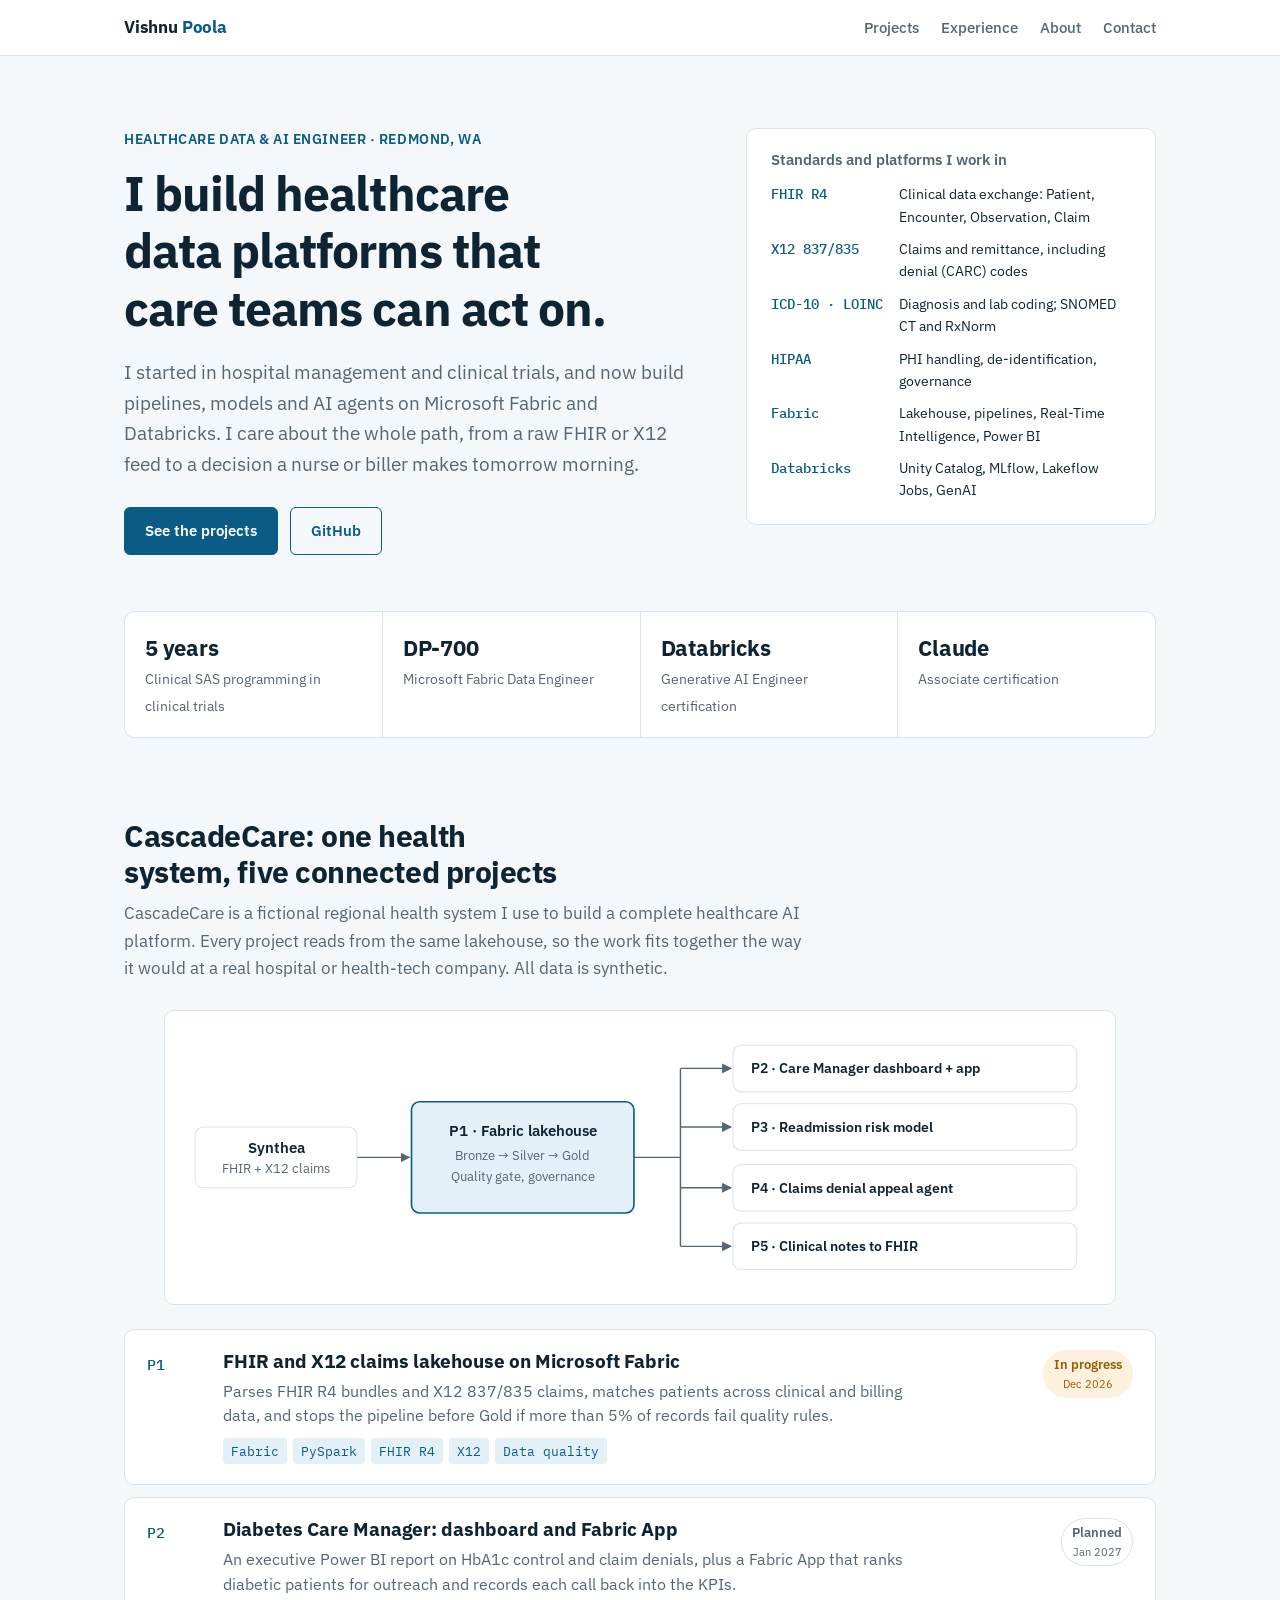
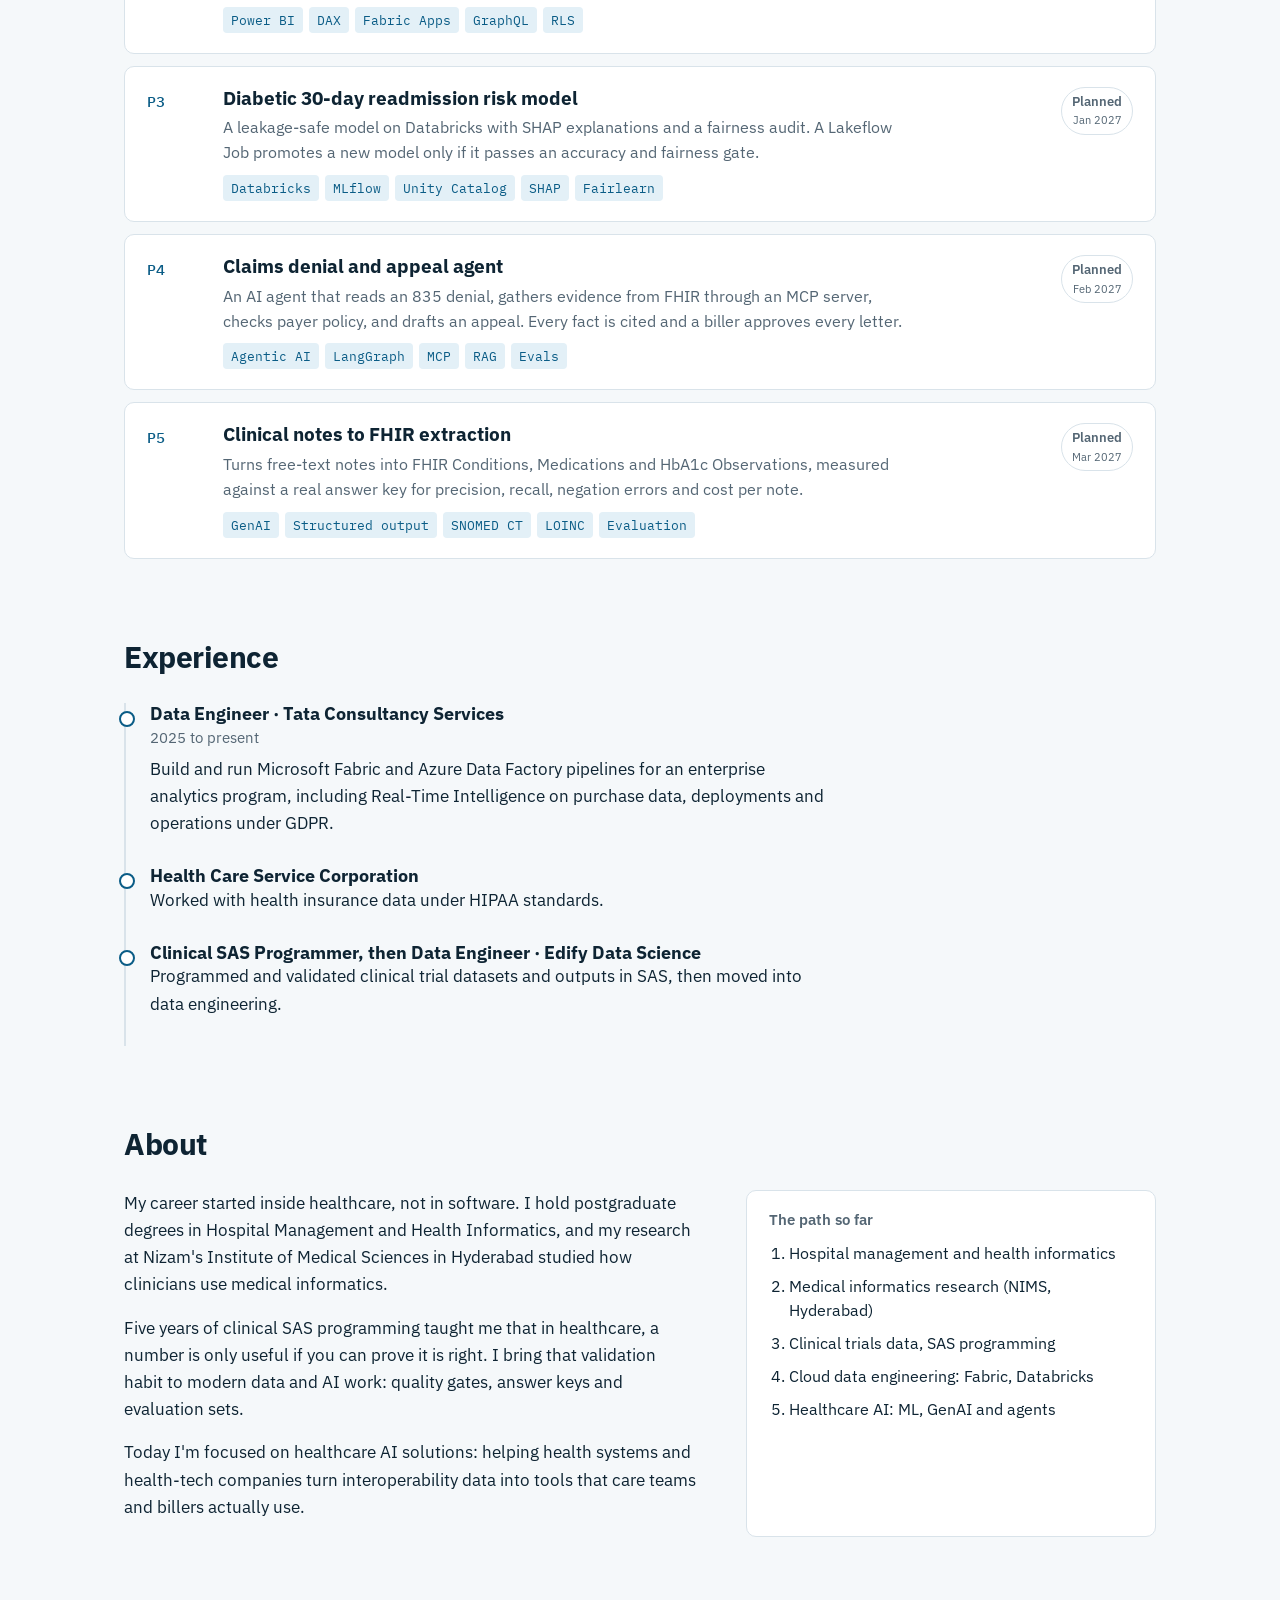
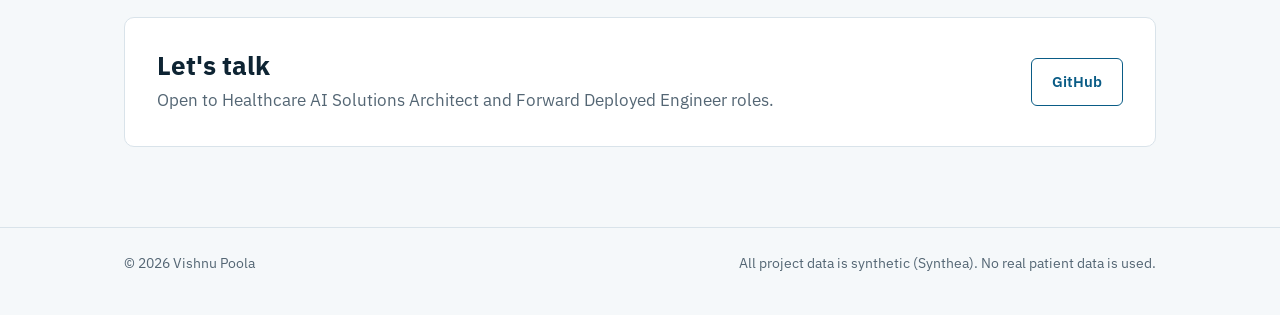
==== index.html @ 502e9088 "Add files via upload" ====
<!DOCTYPE html>
<html lang="en">
<head>
<meta charset="utf-8">
<meta name="viewport" content="width=device-width, initial-scale=1">
<title>Vishnu Poola Portfolio</title>
<meta name="description" content="Vishnu Poola, Healthcare Data & AI Engineer. Microsoft Fabric, Databricks, FHIR, X12 claims and agentic AI for healthcare.">
<link rel="preconnect" href="https://fonts.googleapis.com">
<link rel="preconnect" href="https://fonts.gstatic.com" crossorigin>
<link href="https://fonts.googleapis.com/css2?family=IBM+Plex+Mono:wght@400;500&family=IBM+Plex+Sans:wght@400;500;600;700&display=swap" rel="stylesheet">
<style>
/* Layout idea: a calm clinical-enterprise page; a left-aligned hero beside a "standards I work in" panel,
   then one connected platform story (diagram + 5 project rows), experience, about, contact. */
:root {
  --ink: #0e2433;
  --muted: #546674;
  --bg: #f5f8fa;
  --surface: #ffffff;
  --line: #d9e3ea;
  --accent: #0a5c86;
  --accent-soft: #e3f0f7;
  --progress: #9a5b00;
  --progress-soft: #fdf1de;
  --font-body: "IBM Plex Sans", system-ui, -apple-system, "Segoe UI", Roboto, sans-serif;
  --font-mono: "IBM Plex Mono", ui-monospace, "SFMono-Regular", Consolas, monospace;
  color-scheme: light;
}
@media (prefers-color-scheme: dark) {
  :root:not([data-theme="light"]) {
    --ink: #e6eef3; --muted: #9db0bd; --bg: #0c1a24; --surface: #12232f; --line: #24394a;
    --accent: #6cb8e0; --accent-soft: #15344a; --progress: #f0b25a; --progress-soft: #3a2a12;
    color-scheme: dark;
  }
}
:root[data-theme="dark"] {
  --ink: #e6eef3; --muted: #9db0bd; --bg: #0c1a24; --surface: #12232f; --line: #24394a;
  --accent: #6cb8e0; --accent-soft: #15344a; --progress: #f0b25a; --progress-soft: #3a2a12;
  color-scheme: dark;
}

* { box-sizing: border-box; }
html { scroll-behavior: smooth; }
@media (prefers-reduced-motion: reduce) { html { scroll-behavior: auto; } }
body { margin: 0; background: var(--bg); color: var(--ink); font-family: var(--font-body); font-size: 17px; line-height: 1.6; }
a { color: var(--accent); }
a:focus-visible, .btn:focus-visible { outline: 3px solid var(--accent); outline-offset: 3px; border-radius: 4px; }
h1, h2, h3 { text-wrap: balance; line-height: 1.2; margin: 0; }
.wrap { max-width: 1080px; margin: 0 auto; padding: 0 24px; }
.mono { font-family: var(--font-mono); font-size: 0.82em; }

/* Header */
header { border-bottom: 1px solid var(--line); background: var(--surface); position: sticky; top: 0; z-index: 10; }
.nav { display: flex; align-items: center; justify-content: space-between; gap: 16px; padding: 14px 24px; max-width: 1080px; margin: 0 auto; }
.brand { font-weight: 700; color: var(--ink); text-decoration: none; letter-spacing: -0.01em; }
.brand span { color: var(--accent); }
.nav ul { list-style: none; display: flex; gap: 22px; margin: 0; padding: 0; flex-wrap: wrap; }
.nav ul a { color: var(--muted); text-decoration: none; font-size: 15px; font-weight: 500; }
.nav ul a:hover { color: var(--accent); }

/* Hero */
.hero { display: grid; grid-template-columns: 1.4fr 1fr; gap: 48px; align-items: start; padding: 72px 0 56px; }
.eyebrow { color: var(--accent); font-weight: 600; font-size: 14px; letter-spacing: 0.04em; text-transform: uppercase; margin-bottom: 14px; }
.hero h1 { font-size: clamp(32px, 4.6vw, 48px); font-weight: 700; letter-spacing: -0.02em; }
.hero p.lead { color: var(--muted); font-size: 19px; max-width: 58ch; margin: 20px 0 28px; }
.actions { display: flex; gap: 12px; flex-wrap: wrap; }
.btn { display: inline-block; padding: 11px 20px; border-radius: 6px; font-weight: 600; font-size: 15px; text-decoration: none; border: 1px solid var(--accent); }
.btn.primary { background: var(--accent); color: var(--surface); }
.btn.secondary { color: var(--accent); background: transparent; }

.standards { background: var(--surface); border: 1px solid var(--line); border-radius: 10px; padding: 22px 24px; }
.standards h2 { font-size: 15px; color: var(--muted); font-weight: 600; margin-bottom: 14px; }
.standards dl { margin: 0; display: grid; grid-template-columns: auto 1fr; gap: 10px 16px; }
.standards dt { font-family: var(--font-mono); font-size: 14px; color: var(--accent); font-weight: 500; white-space: nowrap; }
.standards dd { margin: 0; font-size: 14px; color: var(--ink); }

/* Credentials */
.creds { display: grid; grid-template-columns: repeat(4, 1fr); gap: 1px; background: var(--line); border: 1px solid var(--line); border-radius: 10px; overflow: hidden; margin-bottom: 80px; }
.cred { background: var(--surface); padding: 18px 20px; }
.cred strong { display: block; font-size: 22px; letter-spacing: -0.01em; }
.cred span { color: var(--muted); font-size: 14px; }

/* Sections */
section { padding-bottom: 80px; }
.section-head { max-width: 68ch; margin-bottom: 28px; }
.section-head h2 { font-size: 30px; letter-spacing: -0.015em; margin-bottom: 10px; }
.section-head p { color: var(--muted); margin: 0; }

/* Platform diagram */
.diagram { background: var(--surface); border: 1px solid var(--line); border-radius: 10px; padding: 20px; margin-bottom: 24px; overflow-x: auto; }
.diagram svg { display: block; min-width: 640px; width: 100%; height: auto; }
.diagram text { font-family: var(--font-body); }

/* Project rows */
.projects { display: grid; gap: 12px; }
.project { display: grid; grid-template-columns: 56px 1fr auto; gap: 20px; align-items: start; background: var(--surface); border: 1px solid var(--line); border-radius: 10px; padding: 20px 22px; }
.project .num { font-family: var(--font-mono); color: var(--accent); font-weight: 500; font-size: 15px; padding-top: 3px; }
.project h3 { font-size: 19px; margin-bottom: 6px; }
.project p { margin: 0 0 10px; color: var(--muted); font-size: 15.5px; max-width: 68ch; }
.tags { display: flex; flex-wrap: wrap; gap: 6px; }
.tag { font-family: var(--font-mono); font-size: 12.5px; background: var(--accent-soft); color: var(--accent); padding: 3px 8px; border-radius: 4px; }
.status { font-size: 13px; font-weight: 600; padding: 4px 10px; border-radius: 999px; white-space: nowrap; border: 1px solid var(--line); color: var(--muted); }
.status.progress { background: var(--progress-soft); color: var(--progress); border-color: transparent; }
.status small { display: block; font-weight: 400; text-align: center; }

/* Experience */
.timeline { list-style: none; margin: 0; padding: 0; border-left: 2px solid var(--line); }
.timeline li { position: relative; padding: 0 0 28px 24px; }
.timeline li::before { content: ""; position: absolute; left: -7px; top: 8px; width: 12px; height: 12px; border-radius: 50%; background: var(--surface); border: 2px solid var(--accent); }
.timeline h3 { font-size: 18px; }
.timeline .meta { color: var(--muted); font-size: 14.5px; margin: 2px 0 6px; }
.timeline p { margin: 0; max-width: 68ch; }

/* About */
.about { display: grid; grid-template-columns: 1.4fr 1fr; gap: 48px; }
.about p { max-width: 64ch; margin: 0 0 16px; }
.path { background: var(--surface); border: 1px solid var(--line); border-radius: 10px; padding: 20px 22px; }
.path h3 { font-size: 15px; color: var(--muted); margin-bottom: 12px; font-weight: 600; }
.path ol { margin: 0; padding-left: 20px; }
.path li { margin-bottom: 8px; font-size: 15.5px; }

/* Contact */
.contact { background: var(--surface); border: 1px solid var(--line); border-radius: 10px; padding: 32px; display: flex; justify-content: space-between; align-items: center; gap: 24px; flex-wrap: wrap; }
.contact h2 { font-size: 26px; margin-bottom: 6px; }
.contact p { margin: 0; color: var(--muted); }

footer { border-top: 1px solid var(--line); padding: 24px 0 40px; color: var(--muted); font-size: 14px; }
footer .wrap { display: flex; justify-content: space-between; gap: 16px; flex-wrap: wrap; }

@media (max-width: 860px) {
  .hero, .about { grid-template-columns: 1fr; gap: 32px; }
  .creds { grid-template-columns: repeat(2, 1fr); }
  .project { grid-template-columns: 1fr; gap: 10px; }
  .status { justify-self: start; }
  .status small { display: inline; margin-left: 6px; }
}
@media (max-width: 460px) {
  .creds { grid-template-columns: 1fr; }
  .nav ul { gap: 14px; }
  .hero { padding-top: 48px; }
}
</style>
</head>
<body>

<header>
  <nav class="nav" aria-label="Main">
    <a class="brand" href="#top">Vishnu <span>Poola</span></a>
    <ul>
      <li><a href="#projects">Projects</a></li>
      <li><a href="#experience">Experience</a></li>
      <li><a href="#about">About</a></li>
      <li><a href="#contact">Contact</a></li>
    </ul>
  </nav>
</header>

<main id="top" class="wrap">

  <div class="hero">
    <div>
      <div class="eyebrow">Healthcare Data &amp; AI Engineer · Redmond, WA</div>
      <h1>I build healthcare data platforms that care teams can act on.</h1>
      <p class="lead">I started in hospital management and clinical trials, and now build pipelines, models and AI agents on Microsoft Fabric and Databricks. I care about the whole path, from a raw FHIR or X12 feed to a decision a nurse or biller makes tomorrow morning.</p>
      <div class="actions">
        <a class="btn primary" href="#projects">See the projects</a>
        <a class="btn secondary" href="https://github.com/vivanreddyp">GitHub</a>
        <!-- TODO: add your resume once it's in the repo: <a class="btn secondary" href="resume.pdf">Resume (PDF)</a> -->
      </div>
    </div>
    <aside class="standards" aria-labelledby="std-title">
      <h2 id="std-title">Standards and platforms I work in</h2>
      <dl>
        <dt>FHIR R4</dt><dd>Clinical data exchange: Patient, Encounter, Observation, Claim</dd>
        <dt>X12 837/835</dt><dd>Claims and remittance, including denial (CARC) codes</dd>
        <dt>ICD-10 · LOINC</dt><dd>Diagnosis and lab coding; SNOMED CT and RxNorm</dd>
        <dt>HIPAA</dt><dd>PHI handling, de-identification, governance</dd>
        <dt>Fabric</dt><dd>Lakehouse, pipelines, Real-Time Intelligence, Power BI</dd>
        <dt>Databricks</dt><dd>Unity Catalog, MLflow, Lakeflow Jobs, GenAI</dd>
      </dl>
    </aside>
  </div>

  <div class="creds" role="list">
    <div class="cred" role="listitem"><strong>5 years</strong><span>Clinical SAS programming in clinical trials</span></div>
    <div class="cred" role="listitem"><strong>DP-700</strong><span>Microsoft Fabric Data Engineer</span></div>
    <div class="cred" role="listitem"><strong>Databricks</strong><span>Generative AI Engineer certification</span></div>
    <div class="cred" role="listitem"><strong>Claude</strong><span>Associate certification</span></div>
  </div>

  <section id="projects" aria-labelledby="projects-title">
    <div class="section-head">
      <h2 id="projects-title">CascadeCare: one health system, five connected projects</h2>
      <p>CascadeCare is a fictional regional health system I use to build a complete healthcare AI platform. Every project reads from the same lakehouse, so the work fits together the way it would at a real hospital or health-tech company. All data is synthetic.</p>
    </div>

    <figure class="diagram" aria-label="Platform architecture: Synthea data flows into a Fabric lakehouse, which feeds the dashboard and app, the readmission model, the denial agent and the notes extractor.">
      <svg viewBox="0 0 900 250" role="img" aria-labelledby="diag-title">
        <title id="diag-title">One synthetic data spine feeds every project</title>
        <defs>
          <marker id="arr" viewBox="0 0 10 10" refX="9" refY="5" markerWidth="7" markerHeight="7" orient="auto-start-reverse">
            <path d="M0 0L10 5L0 10z" fill="var(--muted)"/>
          </marker>
        </defs>
        <g fill="none" stroke="var(--muted)" stroke-width="1.4">
          <path d="M170 125H222" marker-end="url(#arr)"/>
          <path d="M444 125H490M490 37V213"/>
          <path d="M490 37H540" marker-end="url(#arr)"/>
          <path d="M490 95H540" marker-end="url(#arr)"/>
          <path d="M490 155H540" marker-end="url(#arr)"/>
          <path d="M490 213H540" marker-end="url(#arr)"/>
        </g>
        <g>
          <rect x="10" y="95" width="160" height="60" rx="8" fill="var(--surface)" stroke="var(--line)"/>
          <text x="90" y="121" text-anchor="middle" font-size="15" font-weight="600" fill="var(--ink)">Synthea</text>
          <text x="90" y="140" text-anchor="middle" font-size="12.5" fill="var(--muted)">FHIR + X12 claims</text>
        </g>
        <g>
          <rect x="224" y="70" width="220" height="110" rx="8" fill="var(--accent-soft)" stroke="var(--accent)" stroke-width="1.6"/>
          <text x="334" y="104" text-anchor="middle" font-size="15" font-weight="600" fill="var(--ink)">P1 · Fabric lakehouse</text>
          <text x="334" y="128" text-anchor="middle" font-size="12.5" fill="var(--muted)">Bronze → Silver → Gold</text>
          <text x="334" y="148" text-anchor="middle" font-size="12.5" fill="var(--muted)">Quality gate, governance</text>
        </g>
        <g font-size="14" fill="var(--ink)">
          <rect x="542" y="14" width="340" height="46" rx="8" fill="var(--surface)" stroke="var(--line)"/>
          <text x="560" y="42" font-weight="600">P2 · Care Manager dashboard + app</text>
          <rect x="542" y="72" width="340" height="46" rx="8" fill="var(--surface)" stroke="var(--line)"/>
          <text x="560" y="100" font-weight="600">P3 · Readmission risk model</text>
          <rect x="542" y="132" width="340" height="46" rx="8" fill="var(--surface)" stroke="var(--line)"/>
          <text x="560" y="160" font-weight="600">P4 · Claims denial appeal agent</text>
          <rect x="542" y="190" width="340" height="46" rx="8" fill="var(--surface)" stroke="var(--line)"/>
          <text x="560" y="218" font-weight="600">P5 · Clinical notes to FHIR</text>
        </g>
      </svg>
    </figure>

    <div class="projects">
      <article class="project">
        <div class="num">P1</div>
        <div>
          <h3>FHIR and X12 claims lakehouse on Microsoft Fabric</h3>
          <p>Parses FHIR R4 bundles and X12 837/835 claims, matches patients across clinical and billing data, and stops the pipeline before Gold if more than 5% of records fail quality rules.</p>
          <div class="tags"><span class="tag">Fabric</span><span class="tag">PySpark</span><span class="tag">FHIR R4</span><span class="tag">X12</span><span class="tag">Data quality</span></div>
        </div>
        <div class="status progress">In progress<small>Dec 2026</small></div>
      </article>
      <article class="project">
        <div class="num">P2</div>
        <div>
          <h3>Diabetes Care Manager: dashboard and Fabric App</h3>
          <p>An executive Power BI report on HbA1c control and claim denials, plus a Fabric App that ranks diabetic patients for outreach and records each call back into the KPIs.</p>
          <div class="tags"><span class="tag">Power BI</span><span class="tag">DAX</span><span class="tag">Fabric Apps</span><span class="tag">GraphQL</span><span class="tag">RLS</span></div>
        </div>
        <div class="status">Planned<small>Jan 2027</small></div>
      </article>
      <article class="project">
        <div class="num">P3</div>
        <div>
          <h3>Diabetic 30-day readmission risk model</h3>
          <p>A leakage-safe model on Databricks with SHAP explanations and a fairness audit. A Lakeflow Job promotes a new model only if it passes an accuracy and fairness gate.</p>
          <div class="tags"><span class="tag">Databricks</span><span class="tag">MLflow</span><span class="tag">Unity Catalog</span><span class="tag">SHAP</span><span class="tag">Fairlearn</span></div>
        </div>
        <div class="status">Planned<small>Jan 2027</small></div>
      </article>
      <article class="project">
        <div class="num">P4</div>
        <div>
          <h3>Claims denial and appeal agent</h3>
          <p>An AI agent that reads an 835 denial, gathers evidence from FHIR through an MCP server, checks payer policy, and drafts an appeal. Every fact is cited and a biller approves every letter.</p>
          <div class="tags"><span class="tag">Agentic AI</span><span class="tag">LangGraph</span><span class="tag">MCP</span><span class="tag">RAG</span><span class="tag">Evals</span></div>
        </div>
        <div class="status">Planned<small>Feb 2027</small></div>
      </article>
      <article class="project">
        <div class="num">P5</div>
        <div>
          <h3>Clinical notes to FHIR extraction</h3>
          <p>Turns free-text notes into FHIR Conditions, Medications and HbA1c Observations, measured against a real answer key for precision, recall, negation errors and cost per note.</p>
          <div class="tags"><span class="tag">GenAI</span><span class="tag">Structured output</span><span class="tag">SNOMED CT</span><span class="tag">LOINC</span><span class="tag">Evaluation</span></div>
        </div>
        <div class="status">Planned<small>Mar 2027</small></div>
      </article>
    </div>
  </section>

  <section id="experience" aria-labelledby="exp-title">
    <div class="section-head">
      <h2 id="exp-title">Experience</h2>
    </div>
    <ol class="timeline">
      <li>
        <h3>Data Engineer · Tata Consultancy Services</h3>
        <div class="meta">2025 to present</div>
        <p>Build and run Microsoft Fabric and Azure Data Factory pipelines for an enterprise analytics program, including Real-Time Intelligence on purchase data, deployments and operations under GDPR.</p>
      </li>
      <li>
        <h3>Health Care Service Corporation</h3>
        <p>Worked with health insurance data under HIPAA standards.</p>
      </li>
      <li>
        <h3>Clinical SAS Programmer, then Data Engineer · Edify Data Science</h3>
        <p>Programmed and validated clinical trial datasets and outputs in SAS, then moved into data engineering.</p>
      </li>
    </ol>
  </section>

  <section id="about" aria-labelledby="about-title">
    <div class="section-head">
      <h2 id="about-title">About</h2>
    </div>
    <div class="about">
      <div>
        <p>My career started inside healthcare, not in software. I hold postgraduate degrees in Hospital Management and Health Informatics, and my research at Nizam's Institute of Medical Sciences in Hyderabad studied how clinicians use medical informatics.</p>
        <p>Five years of clinical SAS programming taught me that in healthcare, a number is only useful if you can prove it is right. I bring that validation habit to modern data and AI work: quality gates, answer keys and evaluation sets.</p>
        <p>Today I'm focused on healthcare AI solutions: helping health systems and health-tech companies turn interoperability data into tools that care teams and billers actually use.</p>
      </div>
      <div class="path">
        <h3>The path so far</h3>
        <ol>
          <li>Hospital management and health informatics</li>
          <li>Medical informatics research (NIMS, Hyderabad)</li>
          <li>Clinical trials data, SAS programming</li>
          <li>Cloud data engineering: Fabric, Databricks</li>
          <li>Healthcare AI: ML, GenAI and agents</li>
        </ol>
      </div>
    </div>
  </section>

  <section id="contact" aria-labelledby="contact-title">
    <div class="contact">
      <div>
        <h2 id="contact-title">Let's talk</h2>
        <p>Open to Healthcare AI Solutions Architect and Forward Deployed Engineer roles.</p>
      </div>
      <div class="actions">
        <a class="btn secondary" href="https://github.com/vivanreddyp">GitHub</a>
        <!-- TODO: add your LinkedIn: <a class="btn secondary" href="https://www.linkedin.com/in/YOUR-HANDLE">LinkedIn</a> -->
        <!-- TODO: add your email: <a class="btn primary" href="mailto:you@example.com">you@example.com</a> -->
      </div>
    </div>
  </section>

</main>

<footer>
  <div class="wrap">
    <span>© 2026 Vishnu Poola</span>
    <span>All project data is synthetic (Synthea). No real patient data is used.</span>
  </div>
</footer>

</body>
</html>
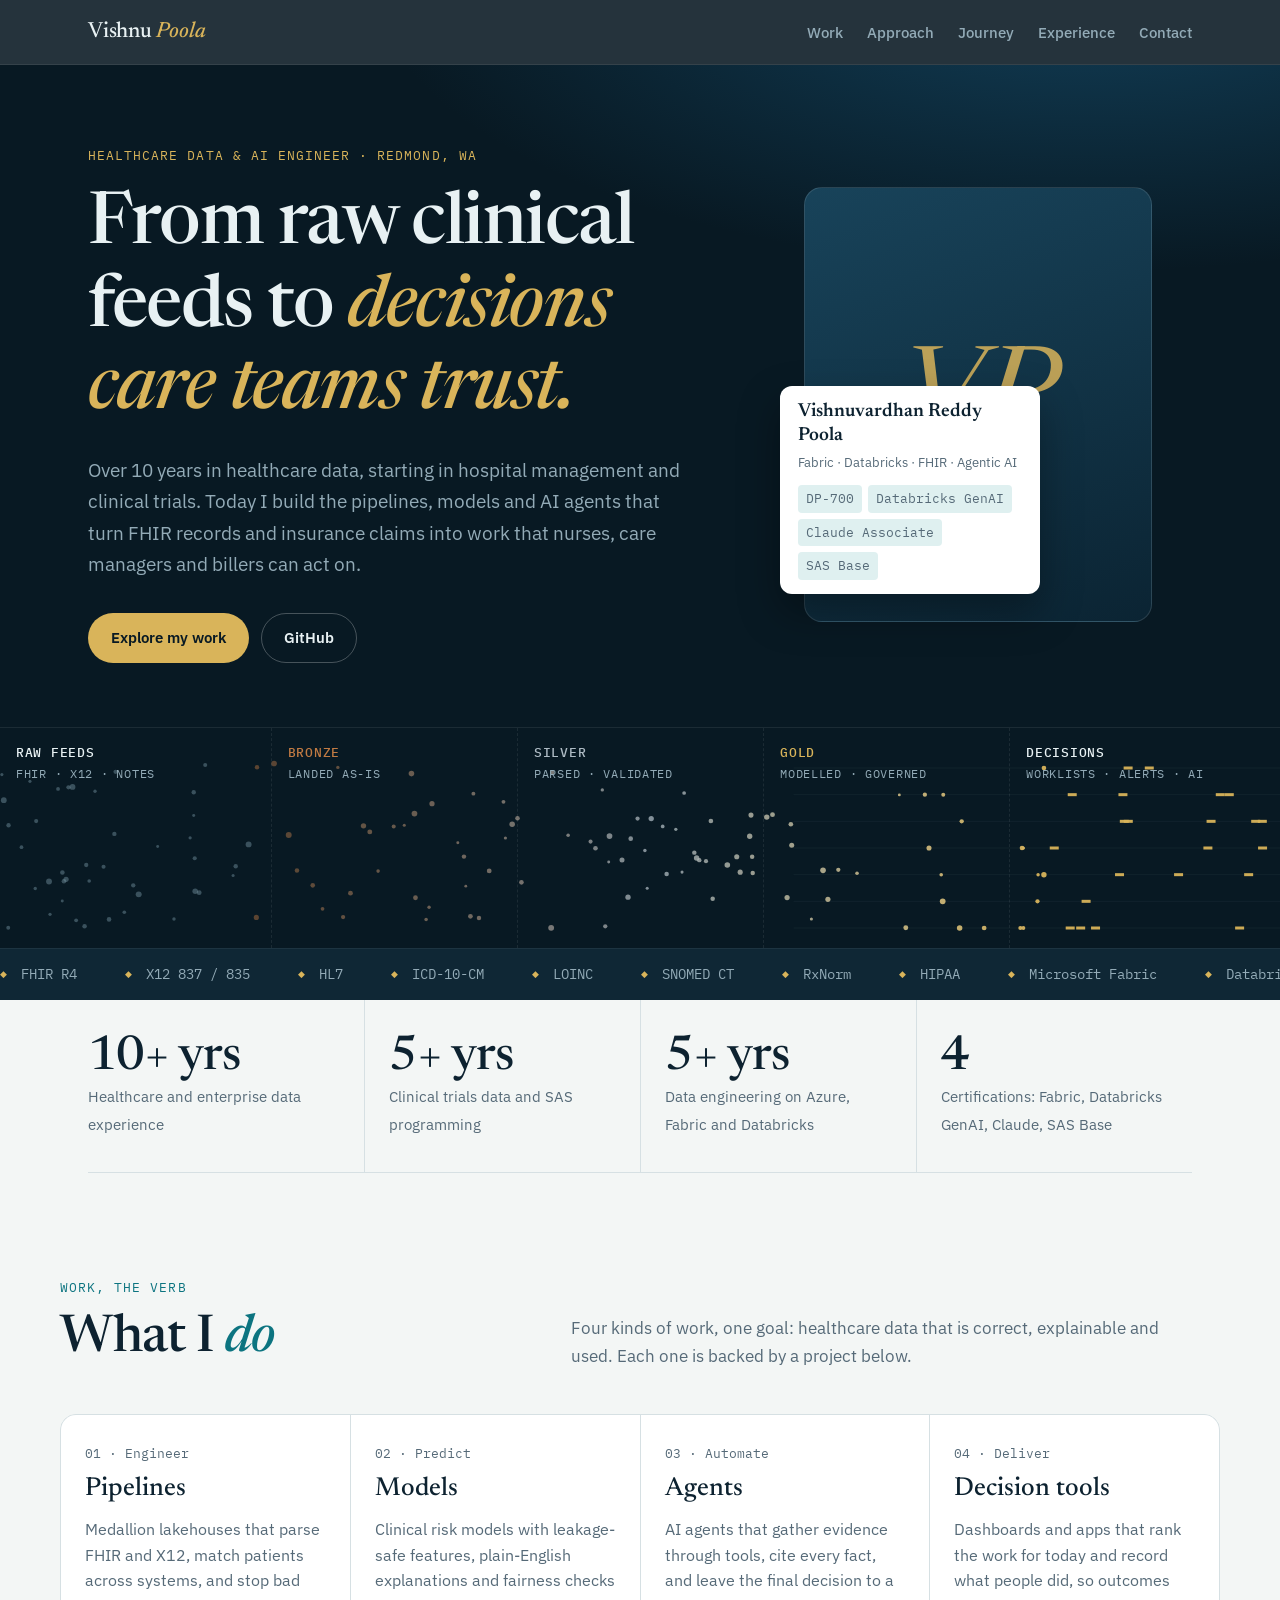
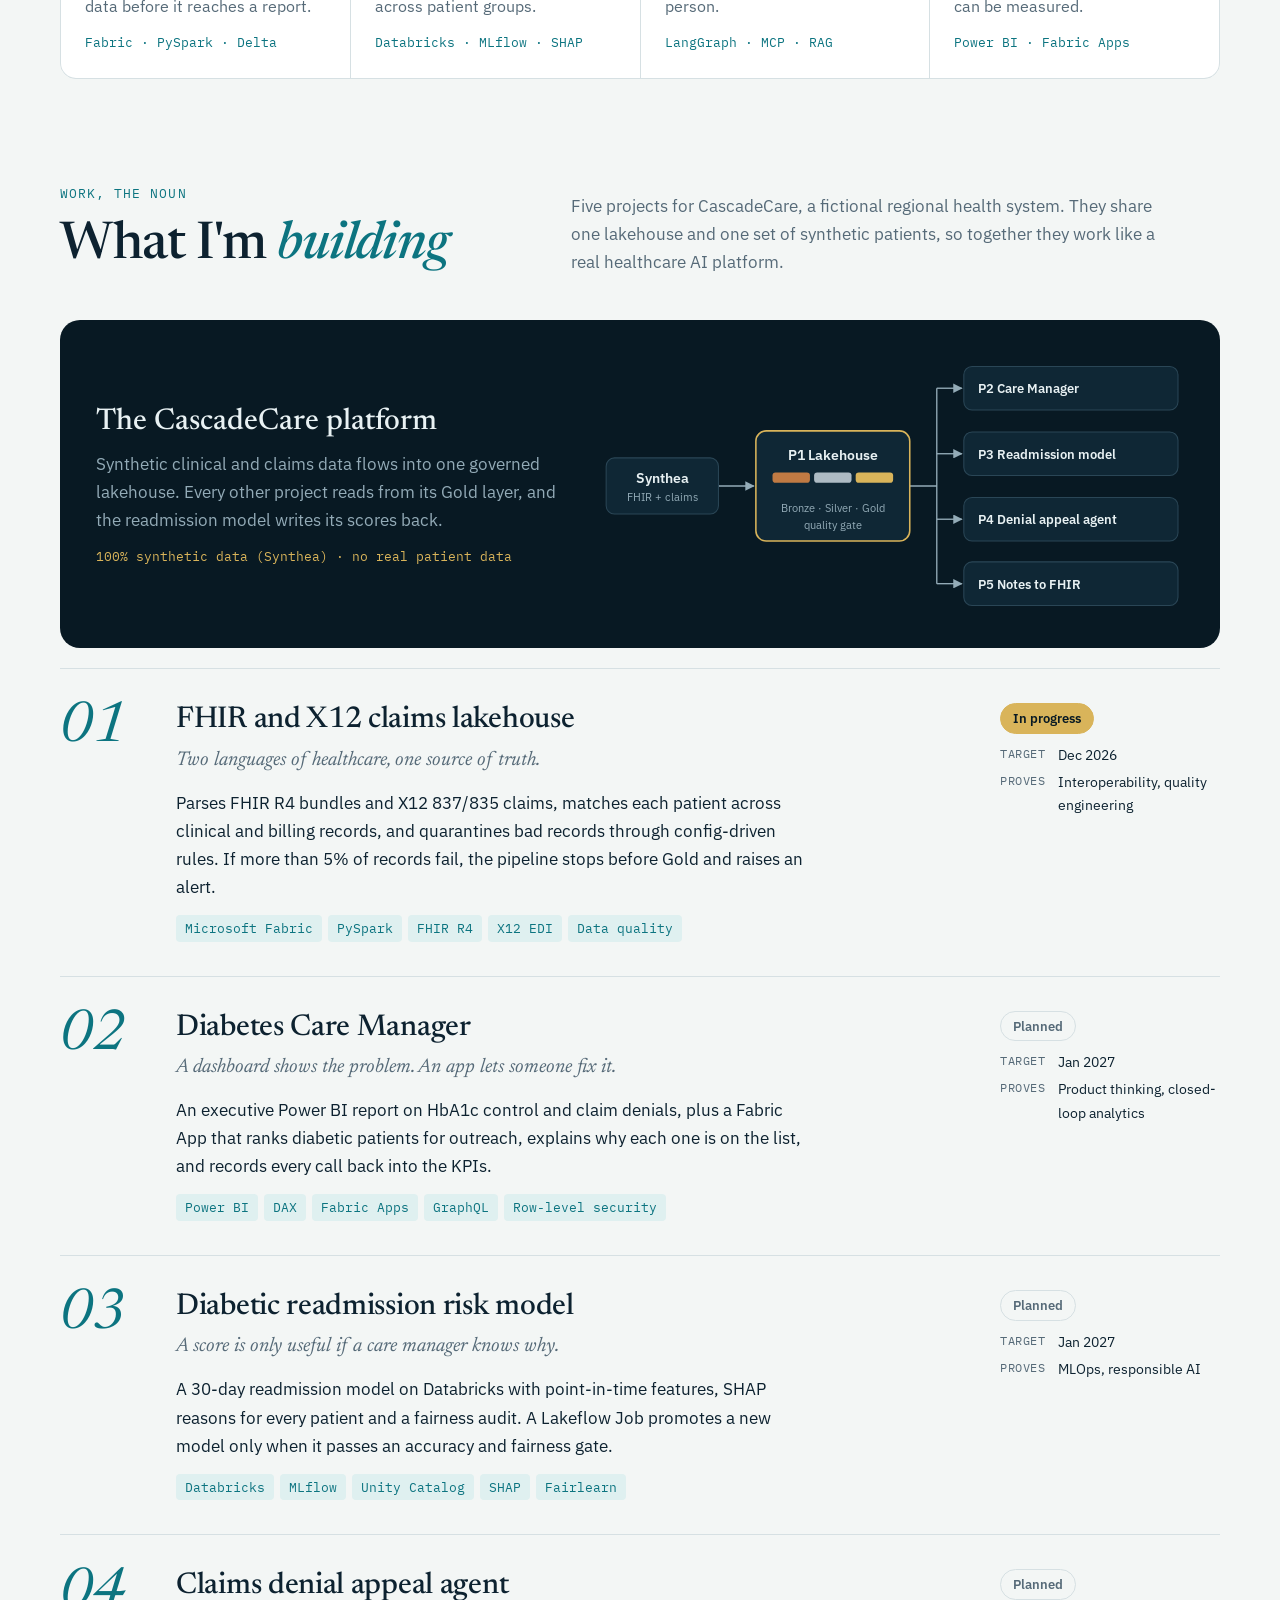
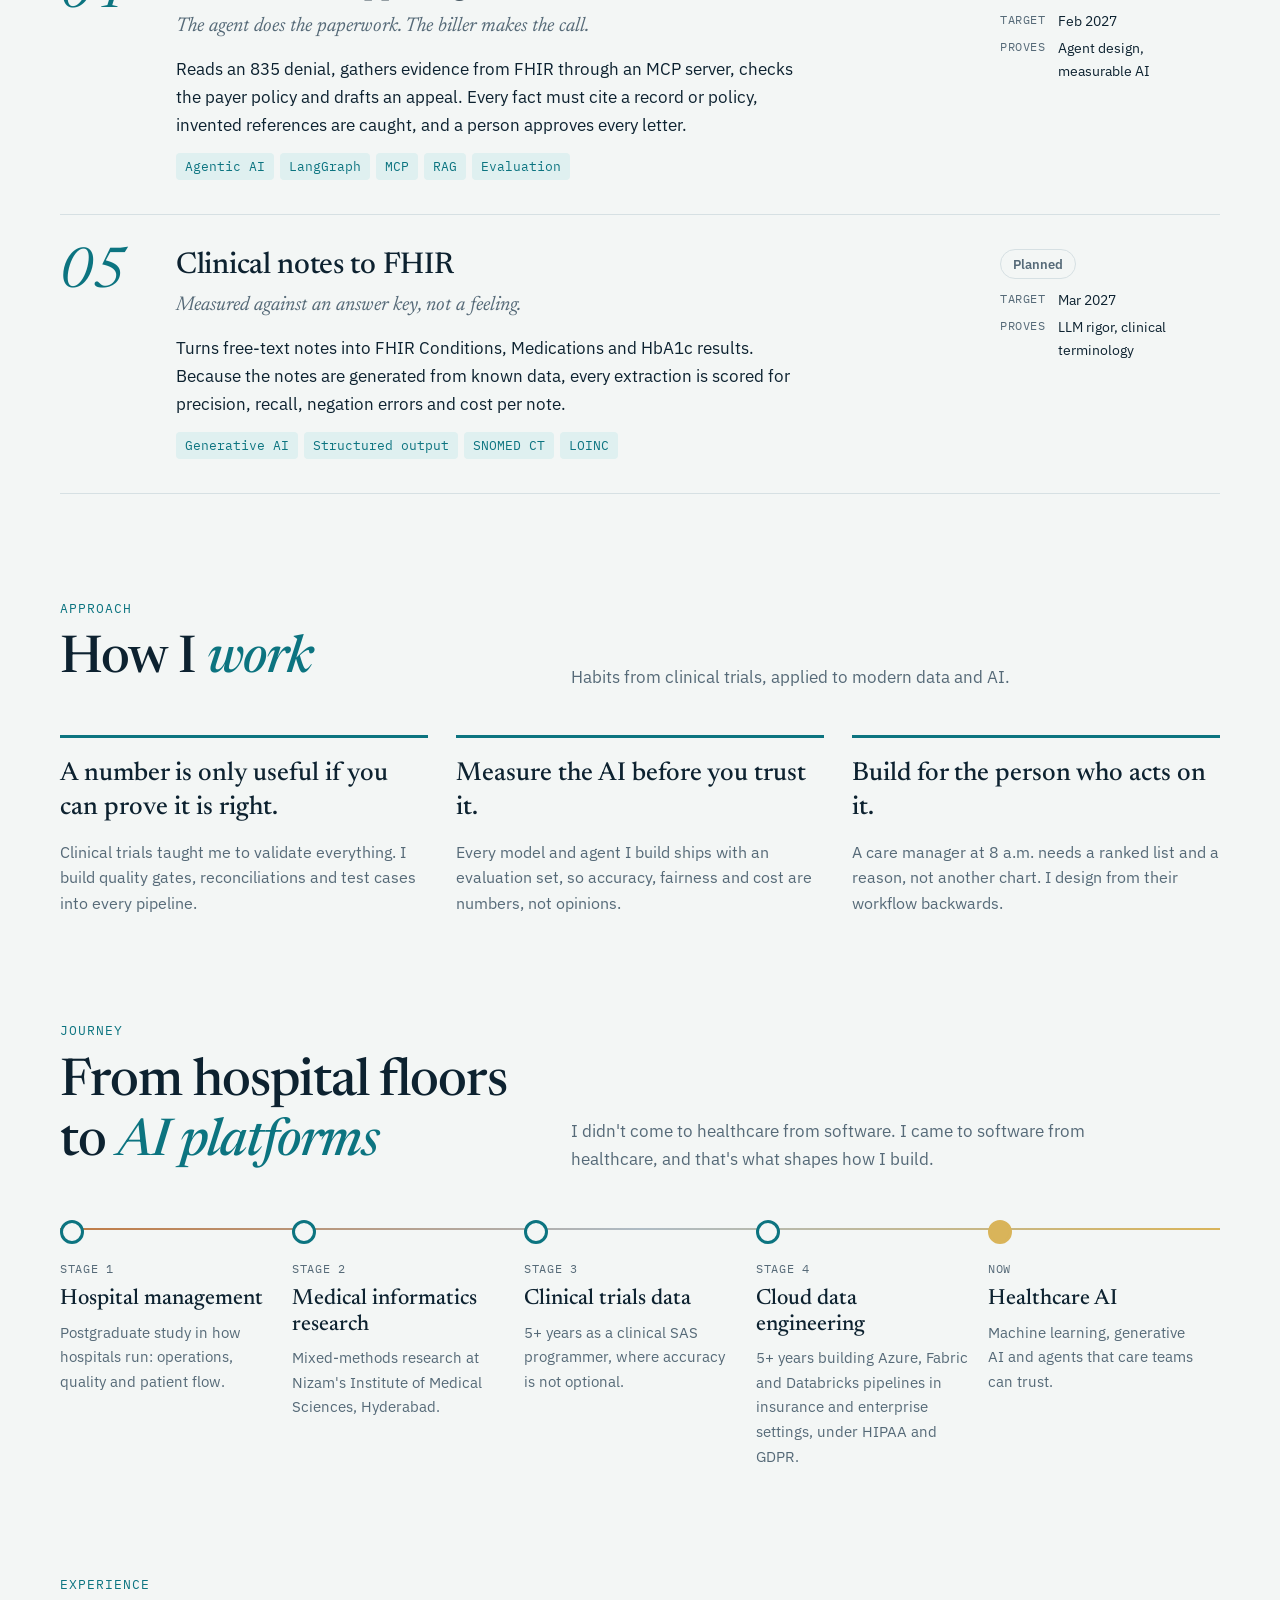
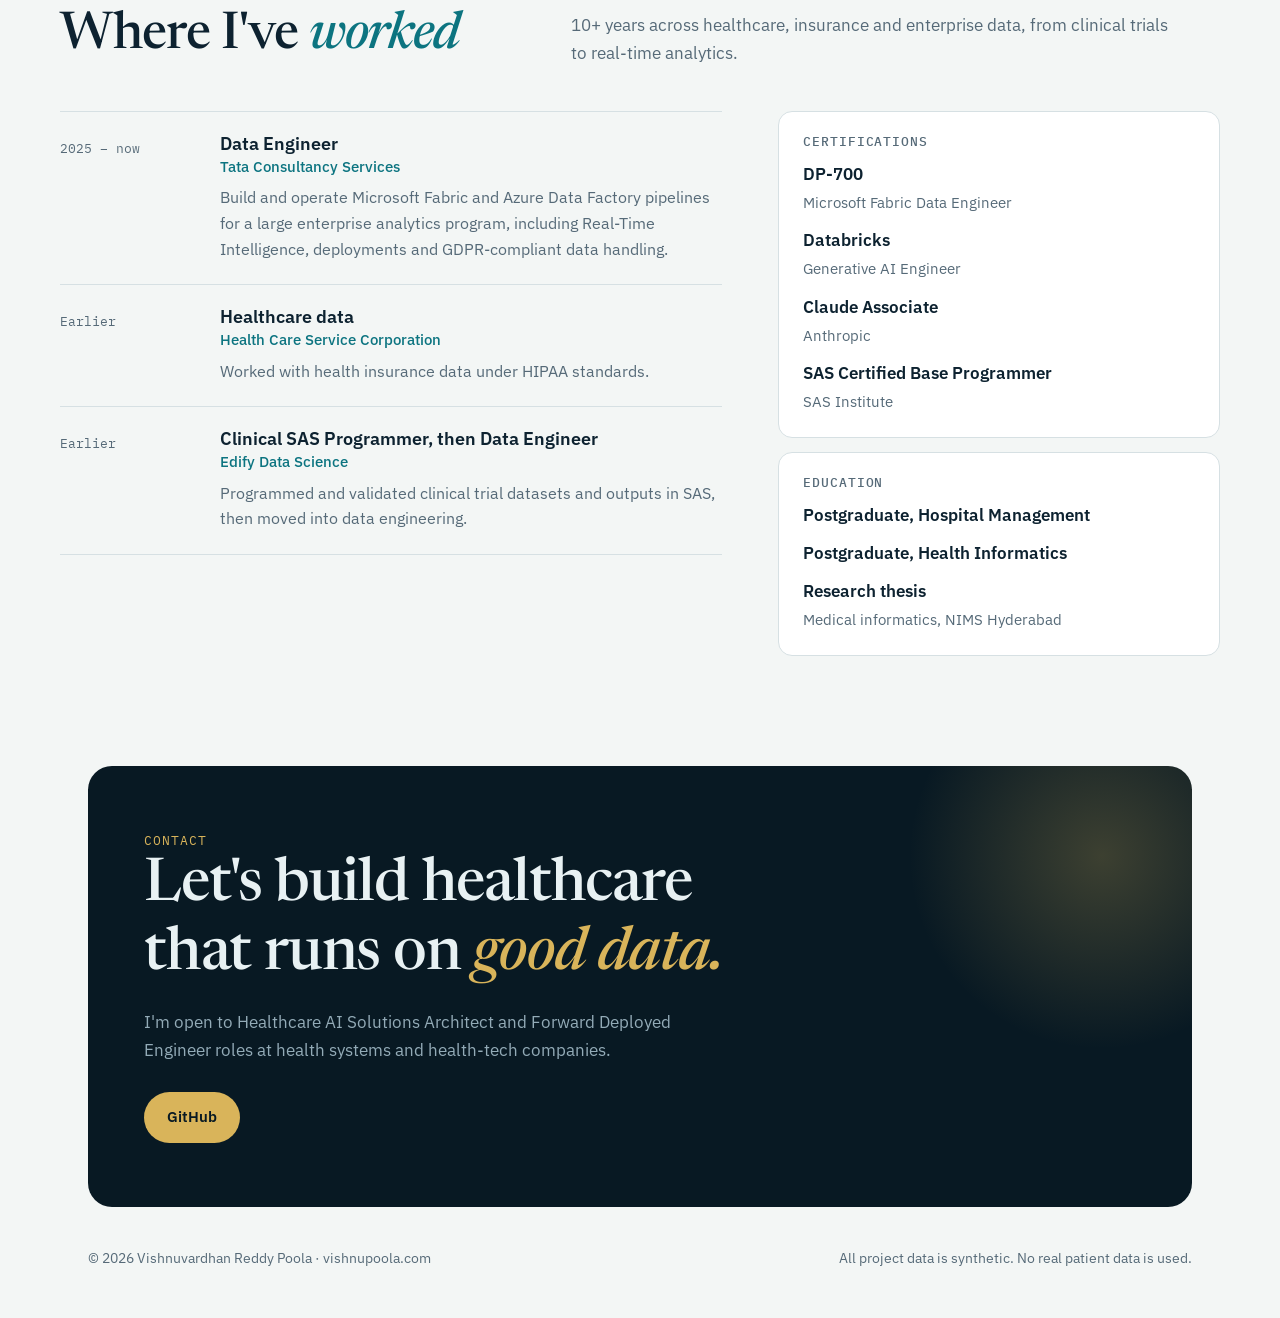
==== commit 002f0607: "Add files via upload" ====
--- a/index.html
+++ b/index.html
@@ -4,139 +4,230 @@
 <meta charset="utf-8">
 <meta name="viewport" content="width=device-width, initial-scale=1">
 <title>Vishnu Poola Portfolio</title>
-<meta name="description" content="Vishnu Poola, Healthcare Data & AI Engineer. Microsoft Fabric, Databricks, FHIR, X12 claims and agentic AI for healthcare.">
+<meta name="description" content="Vishnu Poola, Healthcare Data & AI Engineer in Redmond, WA. Microsoft Fabric, Databricks, FHIR, X12 claims, machine learning and agentic AI for healthcare.">
+<meta property="og:title" content="Vishnu Poola, Healthcare Data & AI Engineer">
+<meta property="og:description" content="From raw clinical feeds to decisions care teams trust.">
 <link rel="preconnect" href="https://fonts.googleapis.com">
 <link rel="preconnect" href="https://fonts.gstatic.com" crossorigin>
-<link href="https://fonts.googleapis.com/css2?family=IBM+Plex+Mono:wght@400;500&family=IBM+Plex+Sans:wght@400;500;600;700&display=swap" rel="stylesheet">
+<link href="https://fonts.googleapis.com/css2?family=Newsreader:ital,opsz,wght@0,6..72,400;0,6..72,500;0,6..72,600;1,6..72,400;1,6..72,500&family=IBM+Plex+Sans:wght@400;500;600&family=IBM+Plex+Mono:wght@400;500&display=swap" rel="stylesheet">
 <style>
-/* Layout idea: a calm clinical-enterprise page; a left-aligned hero beside a "standards I work in" panel,
-   then one connected platform story (diagram + 5 project rows), experience, about, contact. */
+/* Layout idea: an editorial "case file" for a healthcare engineer. A dark hero whose canvas shows raw
+   records refined through Bronze, Silver and Gold into decisions; then light editorial sections:
+   work as a verb (capabilities), work as a noun (projects), principles, journey, experience, contact. */
 :root {
-  --ink: #0e2433;
-  --muted: #546674;
-  --bg: #f5f8fa;
+  --ink: #0d2230;
+  --muted: #566a78;
+  --paper: #f3f6f5;
   --surface: #ffffff;
-  --line: #d9e3ea;
-  --accent: #0a5c86;
-  --accent-soft: #e3f0f7;
-  --progress: #9a5b00;
-  --progress-soft: #fdf1de;
+  --line: #d6e0e3;
+  --accent: #0c7480;
+  --accent-soft: #dff0f0;
+  --night: #081923;
+  --night-2: #0f2735;
+  --night-text: #e8f1f3;
+  --night-muted: #93abb7;
+  --bronze: #c07a43;
+  --silver: #aebbc4;
+  --gold: #d9b45a;
+  --font-display: "Newsreader", "Iowan Old Style", Georgia, serif;
   --font-body: "IBM Plex Sans", system-ui, -apple-system, "Segoe UI", Roboto, sans-serif;
-  --font-mono: "IBM Plex Mono", ui-monospace, "SFMono-Regular", Consolas, monospace;
+  --font-mono: "IBM Plex Mono", ui-monospace, Consolas, monospace;
   color-scheme: light;
 }
 @media (prefers-color-scheme: dark) {
   :root:not([data-theme="light"]) {
-    --ink: #e6eef3; --muted: #9db0bd; --bg: #0c1a24; --surface: #12232f; --line: #24394a;
-    --accent: #6cb8e0; --accent-soft: #15344a; --progress: #f0b25a; --progress-soft: #3a2a12;
-    color-scheme: dark;
+    --ink: #e5eef1; --muted: #9bb0bb; --paper: #0b1820; --surface: #11222c; --line: #223844;
+    --accent: #5cc3c9; --accent-soft: #123138; color-scheme: dark;
   }
 }
 :root[data-theme="dark"] {
-  --ink: #e6eef3; --muted: #9db0bd; --bg: #0c1a24; --surface: #12232f; --line: #24394a;
-  --accent: #6cb8e0; --accent-soft: #15344a; --progress: #f0b25a; --progress-soft: #3a2a12;
-  color-scheme: dark;
+  --ink: #e5eef1; --muted: #9bb0bb; --paper: #0b1820; --surface: #11222c; --line: #223844;
+  --accent: #5cc3c9; --accent-soft: #123138; color-scheme: dark;
 }
 
 * { box-sizing: border-box; }
 html { scroll-behavior: smooth; }
-@media (prefers-reduced-motion: reduce) { html { scroll-behavior: auto; } }
-body { margin: 0; background: var(--bg); color: var(--ink); font-family: var(--font-body); font-size: 17px; line-height: 1.6; }
+body { margin: 0; background: var(--paper); color: var(--ink); font-family: var(--font-body); font-size: 17px; line-height: 1.65; }
 a { color: var(--accent); }
-a:focus-visible, .btn:focus-visible { outline: 3px solid var(--accent); outline-offset: 3px; border-radius: 4px; }
-h1, h2, h3 { text-wrap: balance; line-height: 1.2; margin: 0; }
-.wrap { max-width: 1080px; margin: 0 auto; padding: 0 24px; }
-.mono { font-family: var(--font-mono); font-size: 0.82em; }
-
-/* Header */
-header { border-bottom: 1px solid var(--line); background: var(--surface); position: sticky; top: 0; z-index: 10; }
-.nav { display: flex; align-items: center; justify-content: space-between; gap: 16px; padding: 14px 24px; max-width: 1080px; margin: 0 auto; }
-.brand { font-weight: 700; color: var(--ink); text-decoration: none; letter-spacing: -0.01em; }
-.brand span { color: var(--accent); }
-.nav ul { list-style: none; display: flex; gap: 22px; margin: 0; padding: 0; flex-wrap: wrap; }
-.nav ul a { color: var(--muted); text-decoration: none; font-size: 15px; font-weight: 500; }
-.nav ul a:hover { color: var(--accent); }
-
-/* Hero */
-.hero { display: grid; grid-template-columns: 1.4fr 1fr; gap: 48px; align-items: start; padding: 72px 0 56px; }
-.eyebrow { color: var(--accent); font-weight: 600; font-size: 14px; letter-spacing: 0.04em; text-transform: uppercase; margin-bottom: 14px; }
-.hero h1 { font-size: clamp(32px, 4.6vw, 48px); font-weight: 700; letter-spacing: -0.02em; }
-.hero p.lead { color: var(--muted); font-size: 19px; max-width: 58ch; margin: 20px 0 28px; }
-.actions { display: flex; gap: 12px; flex-wrap: wrap; }
-.btn { display: inline-block; padding: 11px 20px; border-radius: 6px; font-weight: 600; font-size: 15px; text-decoration: none; border: 1px solid var(--accent); }
-.btn.primary { background: var(--accent); color: var(--surface); }
-.btn.secondary { color: var(--accent); background: transparent; }
-
-.standards { background: var(--surface); border: 1px solid var(--line); border-radius: 10px; padding: 22px 24px; }
-.standards h2 { font-size: 15px; color: var(--muted); font-weight: 600; margin-bottom: 14px; }
-.standards dl { margin: 0; display: grid; grid-template-columns: auto 1fr; gap: 10px 16px; }
-.standards dt { font-family: var(--font-mono); font-size: 14px; color: var(--accent); font-weight: 500; white-space: nowrap; }
-.standards dd { margin: 0; font-size: 14px; color: var(--ink); }
-
-/* Credentials */
-.creds { display: grid; grid-template-columns: repeat(4, 1fr); gap: 1px; background: var(--line); border: 1px solid var(--line); border-radius: 10px; overflow: hidden; margin-bottom: 80px; }
-.cred { background: var(--surface); padding: 18px 20px; }
-.cred strong { display: block; font-size: 22px; letter-spacing: -0.01em; }
-.cred span { color: var(--muted); font-size: 14px; }
-
-/* Sections */
-section { padding-bottom: 80px; }
-.section-head { max-width: 68ch; margin-bottom: 28px; }
-.section-head h2 { font-size: 30px; letter-spacing: -0.015em; margin-bottom: 10px; }
-.section-head p { color: var(--muted); margin: 0; }
-
-/* Platform diagram */
-.diagram { background: var(--surface); border: 1px solid var(--line); border-radius: 10px; padding: 20px; margin-bottom: 24px; overflow-x: auto; }
-.diagram svg { display: block; min-width: 640px; width: 100%; height: auto; }
-.diagram text { font-family: var(--font-body); }
-
-/* Project rows */
-.projects { display: grid; gap: 12px; }
-.project { display: grid; grid-template-columns: 56px 1fr auto; gap: 20px; align-items: start; background: var(--surface); border: 1px solid var(--line); border-radius: 10px; padding: 20px 22px; }
-.project .num { font-family: var(--font-mono); color: var(--accent); font-weight: 500; font-size: 15px; padding-top: 3px; }
-.project h3 { font-size: 19px; margin-bottom: 6px; }
-.project p { margin: 0 0 10px; color: var(--muted); font-size: 15.5px; max-width: 68ch; }
+:focus-visible { outline: 3px solid var(--gold); outline-offset: 3px; border-radius: 4px; }
+h1, h2, h3 { text-wrap: balance; margin: 0; line-height: 1.15; }
+.wrap { max-width: 1160px; margin: 0 auto; padding: 0 28px; }
+.mono { font-family: var(--font-mono); }
+.kicker { font-family: var(--font-mono); font-size: 13px; letter-spacing: 0.08em; text-transform: uppercase; color: var(--accent); }
+
+/* ---------- Header ---------- */
+header { position: sticky; top: 0; z-index: 20; background: color-mix(in srgb, var(--night) 88%, transparent); backdrop-filter: blur(10px); border-bottom: 1px solid rgba(255,255,255,0.07); }
+.nav { max-width: 1160px; margin: 0 auto; padding: 14px 28px; display: flex; justify-content: space-between; align-items: center; gap: 16px; }
+.brand { color: var(--night-text); text-decoration: none; font-family: var(--font-display); font-size: 22px; font-weight: 500; letter-spacing: -0.01em; }
+.brand em { color: var(--gold); font-style: italic; }
+.nav ul { list-style: none; margin: 0; padding: 0; display: flex; gap: 24px; flex-wrap: wrap; }
+.nav ul a { color: var(--night-muted); text-decoration: none; font-size: 14.5px; font-weight: 500; }
+.nav ul a:hover { color: var(--night-text); }
+
+/* ---------- Hero ---------- */
+.hero { background: radial-gradient(1200px 500px at 85% -10%, #12405a 0%, transparent 60%), var(--night); color: var(--night-text); padding: 80px 0 0; overflow: hidden; }
+.hero-grid { display: grid; grid-template-columns: 1.45fr 1fr; gap: 56px; align-items: center; }
+.hero .kicker { color: var(--gold); }
+.hero h1 { font-family: var(--font-display); font-weight: 500; font-size: clamp(40px, 6vw, 72px); letter-spacing: -0.02em; margin: 18px 0 22px; }
+.hero h1 em { font-style: italic; color: var(--gold); }
+.hero .lead { color: var(--night-muted); font-size: 19px; max-width: 54ch; margin: 0 0 32px; }
+.actions { display: flex; flex-wrap: wrap; gap: 12px; }
+.btn { display: inline-flex; align-items: center; gap: 8px; padding: 12px 22px; border-radius: 999px; font-weight: 600; font-size: 15px; text-decoration: none; border: 1px solid transparent; transition: transform .15s ease, background .15s ease; }
+.btn:hover { transform: translateY(-1px); }
+.btn.gold { background: var(--gold); color: var(--night); }
+.btn.ghost { border-color: rgba(255,255,255,0.25); color: var(--night-text); }
+.btn.ink { background: var(--ink); color: var(--paper); }
+.btn.line { border-color: var(--line); color: var(--ink); }
+
+.portrait { position: relative; }
+.portrait .frame { aspect-ratio: 4 / 5; border-radius: 18px; overflow: hidden; position: relative; background: linear-gradient(160deg, #18435a, #0b2433); border: 1px solid rgba(255,255,255,0.12); }
+.portrait .frame img { position: absolute; inset: 0; width: 100%; height: 100%; object-fit: cover; }
+.portrait .initials { position: absolute; inset: 0; display: grid; place-items: center; font-family: var(--font-display); font-size: 120px; color: rgba(217,180,90,0.85); font-style: italic; }
+.portrait figcaption { position: absolute; left: -24px; bottom: 28px; background: var(--surface); color: var(--ink); border-radius: 12px; padding: 14px 18px; box-shadow: 0 18px 40px rgba(0,0,0,0.35); max-width: 260px; }
+.portrait figcaption strong { display: block; font-family: var(--font-display); font-size: 19px; font-weight: 600; line-height: 1.25; }
+.portrait figcaption span { font-size: 13px; color: var(--muted); }
+.badges { display: flex; flex-wrap: wrap; gap: 6px; margin-top: 10px; }
+.badge { font-family: var(--font-mono); font-size: 11.5px; padding: 3px 8px; border-radius: 4px; background: var(--accent-soft); color: var(--accent); }
+
+/* Data-flow band */
+.flow { margin-top: 64px; position: relative; border-top: 1px solid rgba(255,255,255,0.08); }
+.flow canvas { display: block; width: 100%; height: 220px; }
+.flow-labels { position: absolute; inset: 0; display: grid; grid-template-columns: 1.1fr 1fr 1fr 1fr 1.1fr; pointer-events: none; }
+.flow-labels div { border-left: 1px dashed rgba(255,255,255,0.08); padding: 14px 16px; font-family: var(--font-mono); font-size: 12px; letter-spacing: 0.06em; text-transform: uppercase; color: var(--night-muted); }
+.flow-labels div:first-child { border-left: 0; }
+.flow-labels b { display: block; font-weight: 500; color: var(--night-text); font-size: 13px; }
+.flow-labels .bz b { color: var(--bronze); } .flow-labels .sv b { color: var(--silver); } .flow-labels .gd b { color: var(--gold); }
+
+/* Ticker */
+.ticker { background: var(--night-2); color: var(--night-muted); border-top: 1px solid rgba(255,255,255,0.06); overflow: hidden; white-space: nowrap; }
+.ticker .track { display: inline-flex; gap: 48px; padding: 14px 0; animation: scroll 42s linear infinite; font-family: var(--font-mono); font-size: 13.5px; }
+.ticker span::before { content: "◆"; color: var(--gold); margin-right: 14px; font-size: 9px; vertical-align: 2px; }
+@keyframes scroll { from { transform: translateX(0); } to { transform: translateX(-50%); } }
+
+/* ---------- Stats ---------- */
+.stats { display: grid; grid-template-columns: repeat(4, 1fr); border-bottom: 1px solid var(--line); }
+.stat { padding: 34px 24px; border-left: 1px solid var(--line); }
+.stat:first-child { border-left: 0; padding-left: 0; }
+.stat strong { display: block; font-family: var(--font-display); font-size: 48px; font-weight: 500; line-height: 1; letter-spacing: -0.02em; }
+.stat span { color: var(--muted); font-size: 14.5px; }
+
+/* ---------- Sections ---------- */
+section.block { padding: 104px 0 0; }
+.head { display: grid; grid-template-columns: 1fr 1.4fr; gap: 48px; align-items: end; margin-bottom: 44px; }
+.head h2 { font-family: var(--font-display); font-weight: 500; font-size: clamp(34px, 4.4vw, 52px); letter-spacing: -0.02em; margin-top: 12px; }
+.head h2 em { font-style: italic; color: var(--accent); }
+.head p { color: var(--muted); margin: 0; max-width: 60ch; }
+
+/* Work (verb) */
+.verbs { display: grid; grid-template-columns: repeat(4, 1fr); gap: 1px; background: var(--line); border: 1px solid var(--line); border-radius: 16px; overflow: hidden; }
+.verb { background: var(--surface); padding: 28px 24px 26px; display: flex; flex-direction: column; gap: 12px; }
+.verb .n { font-family: var(--font-mono); font-size: 12.5px; color: var(--muted); }
+.verb h3 { font-family: var(--font-display); font-size: 26px; font-weight: 500; }
+.verb p { margin: 0; color: var(--muted); font-size: 15.5px; }
+.verb .tools { margin-top: auto; font-family: var(--font-mono); font-size: 12.5px; color: var(--accent); }
+
+/* Work (noun) */
+.cascade { background: var(--night); color: var(--night-text); border-radius: 20px; padding: 36px 36px 32px; margin-bottom: 20px; display: grid; grid-template-columns: 1fr 1.25fr; gap: 40px; align-items: center; }
+.cascade h3 { font-family: var(--font-display); font-weight: 500; font-size: 30px; margin-bottom: 10px; }
+.cascade p { color: var(--night-muted); margin: 0 0 12px; }
+.cascade svg { width: 100%; height: auto; display: block; }
+.cascade svg text { font-family: var(--font-body); }
+
+.project { display: grid; grid-template-columns: 88px 1fr 220px; gap: 28px; padding: 34px 0; border-top: 1px solid var(--line); align-items: start; }
+.project:last-of-type { border-bottom: 1px solid var(--line); }
+.project .idx { font-family: var(--font-display); font-size: 56px; line-height: 0.9; color: var(--accent); font-style: italic; }
+.project h3 { font-family: var(--font-display); font-weight: 500; font-size: 30px; letter-spacing: -0.01em; }
+.project .tagline { font-family: var(--font-display); font-style: italic; color: var(--muted); font-size: 20px; margin: 6px 0 12px; }
+.project p { margin: 0 0 14px; max-width: 64ch; }
 .tags { display: flex; flex-wrap: wrap; gap: 6px; }
-.tag { font-family: var(--font-mono); font-size: 12.5px; background: var(--accent-soft); color: var(--accent); padding: 3px 8px; border-radius: 4px; }
-.status { font-size: 13px; font-weight: 600; padding: 4px 10px; border-radius: 999px; white-space: nowrap; border: 1px solid var(--line); color: var(--muted); }
-.status.progress { background: var(--progress-soft); color: var(--progress); border-color: transparent; }
-.status small { display: block; font-weight: 400; text-align: center; }
+.tag { font-family: var(--font-mono); font-size: 12.5px; padding: 3px 9px; border-radius: 4px; background: var(--accent-soft); color: var(--accent); }
+.side { display: flex; flex-direction: column; gap: 10px; font-size: 14px; color: var(--muted); }
+.side dl { margin: 0; display: grid; grid-template-columns: auto 1fr; gap: 4px 12px; }
+.side dt { font-family: var(--font-mono); font-size: 12px; text-transform: uppercase; letter-spacing: 0.05em; color: var(--muted); }
+.side dd { margin: 0; color: var(--ink); }
+.pill { align-self: start; font-size: 12.5px; font-weight: 600; padding: 4px 12px; border-radius: 999px; border: 1px solid var(--line); color: var(--muted); }
+.pill.live { background: var(--gold); border-color: var(--gold); color: var(--night); }
+
+/* Principles */
+.principles { display: grid; grid-template-columns: repeat(3, 1fr); gap: 28px; }
+.principle { border-top: 3px solid var(--accent); padding-top: 20px; }
+.principle blockquote { margin: 0 0 14px; font-family: var(--font-display); font-size: 26px; line-height: 1.3; font-weight: 500; }
+.principle p { margin: 0; color: var(--muted); font-size: 15.5px; }
+
+/* Journey */
+.journey { list-style: none; margin: 0; padding: 0; display: grid; grid-template-columns: repeat(5, 1fr); position: relative; }
+.journey::before { content: ""; position: absolute; left: 0; right: 0; top: 11px; height: 2px; background: linear-gradient(90deg, var(--bronze), var(--silver) 50%, var(--gold)); }
+.journey li { position: relative; padding: 36px 18px 0 0; }
+.journey li::before { content: ""; position: absolute; top: 3px; left: 0; width: 18px; height: 18px; border-radius: 50%; background: var(--paper); border: 3px solid var(--accent); }
+.journey li:last-child::before { background: var(--gold); border-color: var(--gold); }
+.journey .stage { font-family: var(--font-mono); font-size: 12px; text-transform: uppercase; letter-spacing: 0.06em; color: var(--muted); }
+.journey h3 { font-family: var(--font-display); font-size: 22px; font-weight: 500; margin: 6px 0 8px; }
+.journey p { margin: 0; font-size: 15px; color: var(--muted); }
 
 /* Experience */
-.timeline { list-style: none; margin: 0; padding: 0; border-left: 2px solid var(--line); }
-.timeline li { position: relative; padding: 0 0 28px 24px; }
-.timeline li::before { content: ""; position: absolute; left: -7px; top: 8px; width: 12px; height: 12px; border-radius: 50%; background: var(--surface); border: 2px solid var(--accent); }
-.timeline h3 { font-size: 18px; }
-.timeline .meta { color: var(--muted); font-size: 14.5px; margin: 2px 0 6px; }
-.timeline p { margin: 0; max-width: 68ch; }
-
-/* About */
-.about { display: grid; grid-template-columns: 1.4fr 1fr; gap: 48px; }
-.about p { max-width: 64ch; margin: 0 0 16px; }
-.path { background: var(--surface); border: 1px solid var(--line); border-radius: 10px; padding: 20px 22px; }
-.path h3 { font-size: 15px; color: var(--muted); margin-bottom: 12px; font-weight: 600; }
-.path ol { margin: 0; padding-left: 20px; }
-.path li { margin-bottom: 8px; font-size: 15.5px; }
+.cv { display: grid; grid-template-columns: 1.5fr 1fr; gap: 56px; }
+.roles { list-style: none; margin: 0; padding: 0; }
+.roles li { padding: 22px 0; border-top: 1px solid var(--line); display: grid; grid-template-columns: 140px 1fr; gap: 20px; }
+.roles li:last-child { border-bottom: 1px solid var(--line); }
+.roles .when { font-family: var(--font-mono); font-size: 13px; color: var(--muted); padding-top: 4px; }
+.roles h3 { font-size: 18px; font-weight: 600; font-family: var(--font-body); }
+.roles .org { color: var(--accent); font-weight: 500; font-size: 15px; }
+.roles p { margin: 6px 0 0; color: var(--muted); font-size: 15.5px; }
+.creds { display: flex; flex-direction: column; gap: 14px; }
+.card { background: var(--surface); border: 1px solid var(--line); border-radius: 14px; padding: 22px 24px; }
+.card h3 { font-family: var(--font-mono); font-size: 12.5px; text-transform: uppercase; letter-spacing: 0.07em; color: var(--muted); font-weight: 500; margin-bottom: 12px; }
+.card ul { list-style: none; margin: 0; padding: 0; display: grid; gap: 10px; }
+.card li strong { display: block; font-weight: 600; }
+.card li span { color: var(--muted); font-size: 14.5px; }
 
 /* Contact */
-.contact { background: var(--surface); border: 1px solid var(--line); border-radius: 10px; padding: 32px; display: flex; justify-content: space-between; align-items: center; gap: 24px; flex-wrap: wrap; }
-.contact h2 { font-size: 26px; margin-bottom: 6px; }
-.contact p { margin: 0; color: var(--muted); }
-
-footer { border-top: 1px solid var(--line); padding: 24px 0 40px; color: var(--muted); font-size: 14px; }
+.contact { margin: 110px 0 0; background: var(--night); color: var(--night-text); border-radius: 24px; padding: 64px 56px; position: relative; overflow: hidden; }
+.contact::after { content: ""; position: absolute; right: -120px; top: -120px; width: 420px; height: 420px; border-radius: 50%; background: radial-gradient(circle, rgba(217,180,90,0.25), transparent 65%); }
+.contact h2 { font-family: var(--font-display); font-weight: 500; font-size: clamp(34px, 5vw, 60px); letter-spacing: -0.02em; max-width: 16ch; position: relative; z-index: 1; }
+.contact h2 em { font-style: italic; color: var(--gold); }
+.contact p { color: var(--night-muted); max-width: 54ch; margin: 18px 0 28px; position: relative; z-index: 1; }
+.contact .actions { position: relative; z-index: 1; }
+
+footer { padding: 40px 0 48px; color: var(--muted); font-size: 14px; }
 footer .wrap { display: flex; justify-content: space-between; gap: 16px; flex-wrap: wrap; }
 
-@media (max-width: 860px) {
-  .hero, .about { grid-template-columns: 1fr; gap: 32px; }
-  .creds { grid-template-columns: repeat(2, 1fr); }
-  .project { grid-template-columns: 1fr; gap: 10px; }
-  .status { justify-self: start; }
-  .status small { display: inline; margin-left: 6px; }
+/* ---------- Responsive ---------- */
+@media (max-width: 960px) {
+  .hero-grid, .head, .cascade, .cv { grid-template-columns: 1fr; }
+  .hero-grid { gap: 40px; }
+  .portrait { max-width: 380px; }
+  .portrait figcaption { left: 16px; }
+  .verbs { grid-template-columns: repeat(2, 1fr); }
+  .principles { grid-template-columns: 1fr; }
+  .project { grid-template-columns: 64px 1fr; }
+  .project .side { grid-column: 2; }
+  .journey { grid-template-columns: 1fr; }
+  .journey::before { left: 8px; right: auto; top: 0; bottom: 0; width: 2px; height: auto; background: linear-gradient(180deg, var(--bronze), var(--silver) 50%, var(--gold)); }
+  .journey li { padding: 0 0 28px 40px; }
+  .journey li::before { top: 4px; left: 0; }
+  .flow-labels div:nth-child(2), .flow-labels div:nth-child(4) { visibility: hidden; }
 }
-@media (max-width: 460px) {
-  .creds { grid-template-columns: 1fr; }
+@media (max-width: 620px) {
+  .wrap, .nav { padding-left: 18px; padding-right: 18px; }
   .nav ul { gap: 14px; }
-  .hero { padding-top: 48px; }
+  .nav ul li:nth-child(3), .nav ul li:nth-child(4) { display: none; }
+  .stats { grid-template-columns: repeat(2, 1fr); }
+  .stat { padding: 24px 16px; }
+  .stat:nth-child(3) { border-left: 0; padding-left: 0; }
+  .stat strong { font-size: 38px; }
+  .verbs { grid-template-columns: 1fr; }
+  .project { grid-template-columns: 1fr; gap: 12px; }
+  .project .side { grid-column: auto; }
+  .project .idx { font-size: 44px; }
+  .roles li { grid-template-columns: 1fr; gap: 4px; }
+  .contact { padding: 44px 26px; }
+  .cascade { padding: 26px 22px; }
+  .flow canvas { height: 170px; }
+}
+@media (prefers-reduced-motion: reduce) {
+  html { scroll-behavior: auto; }
+  .ticker .track { animation: none; }
+  .btn { transition: none; }
 }
 </style>
 </head>
@@ -144,210 +235,395 @@
 
 <header>
   <nav class="nav" aria-label="Main">
-    <a class="brand" href="#top">Vishnu <span>Poola</span></a>
+    <a class="brand" href="#top">Vishnu <em>Poola</em></a>
     <ul>
-      <li><a href="#projects">Projects</a></li>
+      <li><a href="#work">Work</a></li>
+      <li><a href="#principles">Approach</a></li>
+      <li><a href="#journey">Journey</a></li>
       <li><a href="#experience">Experience</a></li>
-      <li><a href="#about">About</a></li>
       <li><a href="#contact">Contact</a></li>
     </ul>
   </nav>
 </header>
 
-<main id="top" class="wrap">
-
+<main id="top">
+
+  <!-- ===== Hero ===== -->
   <div class="hero">
-    <div>
-      <div class="eyebrow">Healthcare Data &amp; AI Engineer · Redmond, WA</div>
-      <h1>I build healthcare data platforms that care teams can act on.</h1>
-      <p class="lead">I started in hospital management and clinical trials, and now build pipelines, models and AI agents on Microsoft Fabric and Databricks. I care about the whole path, from a raw FHIR or X12 feed to a decision a nurse or biller makes tomorrow morning.</p>
-      <div class="actions">
-        <a class="btn primary" href="#projects">See the projects</a>
-        <a class="btn secondary" href="https://github.com/vivanreddyp">GitHub</a>
-        <!-- TODO: add your resume once it's in the repo: <a class="btn secondary" href="resume.pdf">Resume (PDF)</a> -->
-      </div>
-    </div>
-    <aside class="standards" aria-labelledby="std-title">
-      <h2 id="std-title">Standards and platforms I work in</h2>
-      <dl>
-        <dt>FHIR R4</dt><dd>Clinical data exchange: Patient, Encounter, Observation, Claim</dd>
-        <dt>X12 837/835</dt><dd>Claims and remittance, including denial (CARC) codes</dd>
-        <dt>ICD-10 · LOINC</dt><dd>Diagnosis and lab coding; SNOMED CT and RxNorm</dd>
-        <dt>HIPAA</dt><dd>PHI handling, de-identification, governance</dd>
-        <dt>Fabric</dt><dd>Lakehouse, pipelines, Real-Time Intelligence, Power BI</dd>
-        <dt>Databricks</dt><dd>Unity Catalog, MLflow, Lakeflow Jobs, GenAI</dd>
-      </dl>
-    </aside>
+    <div class="wrap hero-grid">
+      <div>
+        <div class="kicker">Healthcare Data &amp; AI Engineer · Redmond, WA</div>
+        <h1>From raw clinical feeds to <em>decisions care teams trust.</em></h1>
+        <p class="lead">Over 10 years in healthcare data, starting in hospital management and clinical trials. Today I build the pipelines, models and AI agents that turn FHIR records and insurance claims into work that nurses, care managers and billers can act on.</p>
+        <div class="actions">
+          <a class="btn gold" href="#work">Explore my work</a>
+          <a class="btn ghost" href="https://github.com/vishnureddypoola">GitHub</a>
+          <!-- TODO: upload resume.pdf to the repo, then uncomment:
+          <a class="btn ghost" href="resume.pdf">Resume</a> -->
+        </div>
+      </div>
+      <figure class="portrait">
+        <div class="frame">
+          <div class="initials" aria-hidden="true">VP</div>
+          <!-- Upload your headshot to the repo as photo.jpg (portrait, about 800×1000 px) -->
+          <img src="photo.jpg" alt="Portrait of Vishnuvardhan Reddy Poola" onerror="this.remove()">
+        </div>
+        <figcaption>
+          <strong>Vishnuvardhan Reddy Poola</strong>
+          <span>Fabric · Databricks · FHIR · Agentic AI</span>
+          <div class="badges"><span class="badge">DP-700</span><span class="badge">Databricks GenAI</span><span class="badge">Claude Associate</span><span class="badge">SAS Base</span></div>
+        </figcaption>
+      </figure>
+    </div>
+
+    <div class="flow" aria-hidden="true">
+      <canvas id="flow"></canvas>
+      <div class="flow-labels">
+        <div><b>Raw feeds</b>FHIR · X12 · notes</div>
+        <div class="bz"><b>Bronze</b>landed as-is</div>
+        <div class="sv"><b>Silver</b>parsed · validated</div>
+        <div class="gd"><b>Gold</b>modelled · governed</div>
+        <div><b>Decisions</b>worklists · alerts · AI</div>
+      </div>
+    </div>
+
+    <div class="ticker" aria-hidden="true">
+      <div class="track">
+        <span>FHIR R4</span><span>X12 837 / 835</span><span>HL7</span><span>ICD-10-CM</span><span>LOINC</span><span>SNOMED CT</span><span>RxNorm</span><span>HIPAA</span><span>Microsoft Fabric</span><span>Databricks</span><span>Unity Catalog</span><span>MLflow</span><span>Power BI</span><span>MCP</span><span>LangGraph</span><span>Clinical SAS</span>
+        <span>FHIR R4</span><span>X12 837 / 835</span><span>HL7</span><span>ICD-10-CM</span><span>LOINC</span><span>SNOMED CT</span><span>RxNorm</span><span>HIPAA</span><span>Microsoft Fabric</span><span>Databricks</span><span>Unity Catalog</span><span>MLflow</span><span>Power BI</span><span>MCP</span><span>LangGraph</span><span>Clinical SAS</span>
+      </div>
+    </div>
   </div>
 
-  <div class="creds" role="list">
-    <div class="cred" role="listitem"><strong>5 years</strong><span>Clinical SAS programming in clinical trials</span></div>
-    <div class="cred" role="listitem"><strong>DP-700</strong><span>Microsoft Fabric Data Engineer</span></div>
-    <div class="cred" role="listitem"><strong>Databricks</strong><span>Generative AI Engineer certification</span></div>
-    <div class="cred" role="listitem"><strong>Claude</strong><span>Associate certification</span></div>
+  <!-- ===== Stats ===== -->
+  <div class="wrap">
+    <div class="stats">
+      <div class="stat"><strong>10+ yrs</strong><span>Healthcare and enterprise data experience</span></div>
+      <div class="stat"><strong>5+ yrs</strong><span>Clinical trials data and SAS programming</span></div>
+      <div class="stat"><strong>5+ yrs</strong><span>Data engineering on Azure, Fabric and Databricks</span></div>
+      <div class="stat"><strong>4</strong><span>Certifications: Fabric, Databricks GenAI, Claude, SAS Base</span></div>
+    </div>
   </div>
 
-  <section id="projects" aria-labelledby="projects-title">
-    <div class="section-head">
-      <h2 id="projects-title">CascadeCare: one health system, five connected projects</h2>
-      <p>CascadeCare is a fictional regional health system I use to build a complete healthcare AI platform. Every project reads from the same lakehouse, so the work fits together the way it would at a real hospital or health-tech company. All data is synthetic.</p>
-    </div>
-
-    <figure class="diagram" aria-label="Platform architecture: Synthea data flows into a Fabric lakehouse, which feeds the dashboard and app, the readmission model, the denial agent and the notes extractor.">
-      <svg viewBox="0 0 900 250" role="img" aria-labelledby="diag-title">
-        <title id="diag-title">One synthetic data spine feeds every project</title>
-        <defs>
-          <marker id="arr" viewBox="0 0 10 10" refX="9" refY="5" markerWidth="7" markerHeight="7" orient="auto-start-reverse">
-            <path d="M0 0L10 5L0 10z" fill="var(--muted)"/>
-          </marker>
-        </defs>
-        <g fill="none" stroke="var(--muted)" stroke-width="1.4">
-          <path d="M170 125H222" marker-end="url(#arr)"/>
-          <path d="M444 125H490M490 37V213"/>
-          <path d="M490 37H540" marker-end="url(#arr)"/>
-          <path d="M490 95H540" marker-end="url(#arr)"/>
-          <path d="M490 155H540" marker-end="url(#arr)"/>
-          <path d="M490 213H540" marker-end="url(#arr)"/>
+  <!-- ===== Work (verb) ===== -->
+  <section class="block wrap" id="work" aria-labelledby="verb-title">
+    <div class="head">
+      <div>
+        <div class="kicker">Work, the verb</div>
+        <h2 id="verb-title">What I <em>do</em></h2>
+      </div>
+      <p>Four kinds of work, one goal: healthcare data that is correct, explainable and used. Each one is backed by a project below.</p>
+    </div>
+    <div class="verbs">
+      <article class="verb">
+        <span class="n">01 · Engineer</span>
+        <h3>Pipelines</h3>
+        <p>Medallion lakehouses that parse FHIR and X12, match patients across systems, and stop bad data before it reaches a report.</p>
+        <span class="tools">Fabric · PySpark · Delta</span>
+      </article>
+      <article class="verb">
+        <span class="n">02 · Predict</span>
+        <h3>Models</h3>
+        <p>Clinical risk models with leakage-safe features, plain-English explanations and fairness checks across patient groups.</p>
+        <span class="tools">Databricks · MLflow · SHAP</span>
+      </article>
+      <article class="verb">
+        <span class="n">03 · Automate</span>
+        <h3>Agents</h3>
+        <p>AI agents that gather evidence through tools, cite every fact, and leave the final decision to a person.</p>
+        <span class="tools">LangGraph · MCP · RAG</span>
+      </article>
+      <article class="verb">
+        <span class="n">04 · Deliver</span>
+        <h3>Decision tools</h3>
+        <p>Dashboards and apps that rank the work for today and record what people did, so outcomes can be measured.</p>
+        <span class="tools">Power BI · Fabric Apps</span>
+      </article>
+    </div>
+  </section>
+
+  <!-- ===== Work (noun) ===== -->
+  <section class="block wrap" aria-labelledby="noun-title">
+    <div class="head">
+      <div>
+        <div class="kicker">Work, the noun</div>
+        <h2 id="noun-title">What I'm <em>building</em></h2>
+      </div>
+      <p>Five projects for CascadeCare, a fictional regional health system. They share one lakehouse and one set of synthetic patients, so together they work like a real healthcare AI platform.</p>
+    </div>
+
+    <div class="cascade">
+      <div>
+        <h3>The CascadeCare platform</h3>
+        <p>Synthetic clinical and claims data flows into one governed lakehouse. Every other project reads from its Gold layer, and the readmission model writes its scores back.</p>
+        <p class="mono" style="font-size:13px;color:var(--gold);margin:0">100% synthetic data (Synthea) · no real patient data</p>
+      </div>
+      <svg viewBox="0 0 560 250" role="img" aria-label="Synthea data flows into the Fabric lakehouse, which feeds the care manager app, readmission model, denial agent and notes extractor.">
+        <defs><marker id="ar" viewBox="0 0 10 10" refX="9" refY="5" markerWidth="7" markerHeight="7" orient="auto-start-reverse"><path d="M0 0L10 5L0 10z" fill="#93abb7"/></marker></defs>
+        <g fill="none" stroke="#93abb7" stroke-width="1.3">
+          <path d="M112 125H146" marker-end="url(#ar)"/>
+          <path d="M296 125H322M322 31V219"/>
+          <path d="M322 31H346" marker-end="url(#ar)"/><path d="M322 94H346" marker-end="url(#ar)"/>
+          <path d="M322 157H346" marker-end="url(#ar)"/><path d="M322 219H346" marker-end="url(#ar)"/>
         </g>
-        <g>
-          <rect x="10" y="95" width="160" height="60" rx="8" fill="var(--surface)" stroke="var(--line)"/>
-          <text x="90" y="121" text-anchor="middle" font-size="15" font-weight="600" fill="var(--ink)">Synthea</text>
-          <text x="90" y="140" text-anchor="middle" font-size="12.5" fill="var(--muted)">FHIR + X12 claims</text>
-        </g>
-        <g>
-          <rect x="224" y="70" width="220" height="110" rx="8" fill="var(--accent-soft)" stroke="var(--accent)" stroke-width="1.6"/>
-          <text x="334" y="104" text-anchor="middle" font-size="15" font-weight="600" fill="var(--ink)">P1 · Fabric lakehouse</text>
-          <text x="334" y="128" text-anchor="middle" font-size="12.5" fill="var(--muted)">Bronze → Silver → Gold</text>
-          <text x="334" y="148" text-anchor="middle" font-size="12.5" fill="var(--muted)">Quality gate, governance</text>
-        </g>
-        <g font-size="14" fill="var(--ink)">
-          <rect x="542" y="14" width="340" height="46" rx="8" fill="var(--surface)" stroke="var(--line)"/>
-          <text x="560" y="42" font-weight="600">P2 · Care Manager dashboard + app</text>
-          <rect x="542" y="72" width="340" height="46" rx="8" fill="var(--surface)" stroke="var(--line)"/>
-          <text x="560" y="100" font-weight="600">P3 · Readmission risk model</text>
-          <rect x="542" y="132" width="340" height="46" rx="8" fill="var(--surface)" stroke="var(--line)"/>
-          <text x="560" y="160" font-weight="600">P4 · Claims denial appeal agent</text>
-          <rect x="542" y="190" width="340" height="46" rx="8" fill="var(--surface)" stroke="var(--line)"/>
-          <text x="560" y="218" font-weight="600">P5 · Clinical notes to FHIR</text>
+        <rect x="4" y="98" width="108" height="54" rx="8" fill="#0f2735" stroke="#2a4656"/>
+        <text x="58" y="122" text-anchor="middle" font-size="13" font-weight="600" fill="#e8f1f3">Synthea</text>
+        <text x="58" y="139" text-anchor="middle" font-size="11" fill="#93abb7">FHIR + claims</text>
+        <rect x="148" y="72" width="148" height="106" rx="10" fill="#0f2735" stroke="#d9b45a" stroke-width="1.5"/>
+        <text x="222" y="100" text-anchor="middle" font-size="13" font-weight="600" fill="#e8f1f3">P1 Lakehouse</text>
+        <rect x="164" y="112" width="36" height="10" rx="3" fill="#c07a43"/><rect x="204" y="112" width="36" height="10" rx="3" fill="#aebbc4"/><rect x="244" y="112" width="36" height="10" rx="3" fill="#d9b45a"/>
+        <text x="222" y="150" text-anchor="middle" font-size="11" fill="#93abb7">Bronze · Silver · Gold</text>
+        <text x="222" y="166" text-anchor="middle" font-size="11" fill="#93abb7">quality gate</text>
+        <g font-size="12.5" fill="#e8f1f3" font-weight="600">
+          <rect x="348" y="10" width="206" height="42" rx="8" fill="#0f2735" stroke="#2a4656"/><text x="362" y="36">P2 Care Manager</text>
+          <rect x="348" y="73" width="206" height="42" rx="8" fill="#0f2735" stroke="#2a4656"/><text x="362" y="99">P3 Readmission model</text>
+          <rect x="348" y="136" width="206" height="42" rx="8" fill="#0f2735" stroke="#2a4656"/><text x="362" y="162">P4 Denial appeal agent</text>
+          <rect x="348" y="198" width="206" height="42" rx="8" fill="#0f2735" stroke="#2a4656"/><text x="362" y="224">P5 Notes to FHIR</text>
         </g>
       </svg>
-    </figure>
-
-    <div class="projects">
-      <article class="project">
-        <div class="num">P1</div>
-        <div>
-          <h3>FHIR and X12 claims lakehouse on Microsoft Fabric</h3>
-          <p>Parses FHIR R4 bundles and X12 837/835 claims, matches patients across clinical and billing data, and stops the pipeline before Gold if more than 5% of records fail quality rules.</p>
-          <div class="tags"><span class="tag">Fabric</span><span class="tag">PySpark</span><span class="tag">FHIR R4</span><span class="tag">X12</span><span class="tag">Data quality</span></div>
-        </div>
-        <div class="status progress">In progress<small>Dec 2026</small></div>
-      </article>
-      <article class="project">
-        <div class="num">P2</div>
-        <div>
-          <h3>Diabetes Care Manager: dashboard and Fabric App</h3>
-          <p>An executive Power BI report on HbA1c control and claim denials, plus a Fabric App that ranks diabetic patients for outreach and records each call back into the KPIs.</p>
-          <div class="tags"><span class="tag">Power BI</span><span class="tag">DAX</span><span class="tag">Fabric Apps</span><span class="tag">GraphQL</span><span class="tag">RLS</span></div>
-        </div>
-        <div class="status">Planned<small>Jan 2027</small></div>
-      </article>
-      <article class="project">
-        <div class="num">P3</div>
-        <div>
-          <h3>Diabetic 30-day readmission risk model</h3>
-          <p>A leakage-safe model on Databricks with SHAP explanations and a fairness audit. A Lakeflow Job promotes a new model only if it passes an accuracy and fairness gate.</p>
-          <div class="tags"><span class="tag">Databricks</span><span class="tag">MLflow</span><span class="tag">Unity Catalog</span><span class="tag">SHAP</span><span class="tag">Fairlearn</span></div>
-        </div>
-        <div class="status">Planned<small>Jan 2027</small></div>
-      </article>
-      <article class="project">
-        <div class="num">P4</div>
-        <div>
-          <h3>Claims denial and appeal agent</h3>
-          <p>An AI agent that reads an 835 denial, gathers evidence from FHIR through an MCP server, checks payer policy, and drafts an appeal. Every fact is cited and a biller approves every letter.</p>
-          <div class="tags"><span class="tag">Agentic AI</span><span class="tag">LangGraph</span><span class="tag">MCP</span><span class="tag">RAG</span><span class="tag">Evals</span></div>
-        </div>
-        <div class="status">Planned<small>Feb 2027</small></div>
-      </article>
-      <article class="project">
-        <div class="num">P5</div>
-        <div>
-          <h3>Clinical notes to FHIR extraction</h3>
-          <p>Turns free-text notes into FHIR Conditions, Medications and HbA1c Observations, measured against a real answer key for precision, recall, negation errors and cost per note.</p>
-          <div class="tags"><span class="tag">GenAI</span><span class="tag">Structured output</span><span class="tag">SNOMED CT</span><span class="tag">LOINC</span><span class="tag">Evaluation</span></div>
-        </div>
-        <div class="status">Planned<small>Mar 2027</small></div>
-      </article>
-    </div>
+    </div>
+
+    <article class="project">
+      <div class="idx">01</div>
+      <div>
+        <h3>FHIR and X12 claims lakehouse</h3>
+        <div class="tagline">Two languages of healthcare, one source of truth.</div>
+        <p>Parses FHIR R4 bundles and X12 837/835 claims, matches each patient across clinical and billing records, and quarantines bad records through config-driven rules. If more than 5% of records fail, the pipeline stops before Gold and raises an alert.</p>
+        <div class="tags"><span class="tag">Microsoft Fabric</span><span class="tag">PySpark</span><span class="tag">FHIR R4</span><span class="tag">X12 EDI</span><span class="tag">Data quality</span></div>
+      </div>
+      <div class="side">
+        <span class="pill live">In progress</span>
+        <dl><dt>Target</dt><dd>Dec 2026</dd><dt>Proves</dt><dd>Interoperability, quality engineering</dd></dl>
+      </div>
+    </article>
+
+    <article class="project">
+      <div class="idx">02</div>
+      <div>
+        <h3>Diabetes Care Manager</h3>
+        <div class="tagline">A dashboard shows the problem. An app lets someone fix it.</div>
+        <p>An executive Power BI report on HbA1c control and claim denials, plus a Fabric App that ranks diabetic patients for outreach, explains why each one is on the list, and records every call back into the KPIs.</p>
+        <div class="tags"><span class="tag">Power BI</span><span class="tag">DAX</span><span class="tag">Fabric Apps</span><span class="tag">GraphQL</span><span class="tag">Row-level security</span></div>
+      </div>
+      <div class="side">
+        <span class="pill">Planned</span>
+        <dl><dt>Target</dt><dd>Jan 2027</dd><dt>Proves</dt><dd>Product thinking, closed-loop analytics</dd></dl>
+      </div>
+    </article>
+
+    <article class="project">
+      <div class="idx">03</div>
+      <div>
+        <h3>Diabetic readmission risk model</h3>
+        <div class="tagline">A score is only useful if a care manager knows why.</div>
+        <p>A 30-day readmission model on Databricks with point-in-time features, SHAP reasons for every patient and a fairness audit. A Lakeflow Job promotes a new model only when it passes an accuracy and fairness gate.</p>
+        <div class="tags"><span class="tag">Databricks</span><span class="tag">MLflow</span><span class="tag">Unity Catalog</span><span class="tag">SHAP</span><span class="tag">Fairlearn</span></div>
+      </div>
+      <div class="side">
+        <span class="pill">Planned</span>
+        <dl><dt>Target</dt><dd>Jan 2027</dd><dt>Proves</dt><dd>MLOps, responsible AI</dd></dl>
+      </div>
+    </article>
+
+    <article class="project">
+      <div class="idx">04</div>
+      <div>
+        <h3>Claims denial appeal agent</h3>
+        <div class="tagline">The agent does the paperwork. The biller makes the call.</div>
+        <p>Reads an 835 denial, gathers evidence from FHIR through an MCP server, checks the payer policy and drafts an appeal. Every fact must cite a record or policy, invented references are caught, and a person approves every letter.</p>
+        <div class="tags"><span class="tag">Agentic AI</span><span class="tag">LangGraph</span><span class="tag">MCP</span><span class="tag">RAG</span><span class="tag">Evaluation</span></div>
+      </div>
+      <div class="side">
+        <span class="pill">Planned</span>
+        <dl><dt>Target</dt><dd>Feb 2027</dd><dt>Proves</dt><dd>Agent design, measurable AI</dd></dl>
+      </div>
+    </article>
+
+    <article class="project">
+      <div class="idx">05</div>
+      <div>
+        <h3>Clinical notes to FHIR</h3>
+        <div class="tagline">Measured against an answer key, not a feeling.</div>
+        <p>Turns free-text notes into FHIR Conditions, Medications and HbA1c results. Because the notes are generated from known data, every extraction is scored for precision, recall, negation errors and cost per note.</p>
+        <div class="tags"><span class="tag">Generative AI</span><span class="tag">Structured output</span><span class="tag">SNOMED CT</span><span class="tag">LOINC</span></div>
+      </div>
+      <div class="side">
+        <span class="pill">Planned</span>
+        <dl><dt>Target</dt><dd>Mar 2027</dd><dt>Proves</dt><dd>LLM rigor, clinical terminology</dd></dl>
+      </div>
+    </article>
   </section>
 
-  <section id="experience" aria-labelledby="exp-title">
-    <div class="section-head">
-      <h2 id="exp-title">Experience</h2>
-    </div>
-    <ol class="timeline">
-      <li>
-        <h3>Data Engineer · Tata Consultancy Services</h3>
-        <div class="meta">2025 to present</div>
-        <p>Build and run Microsoft Fabric and Azure Data Factory pipelines for an enterprise analytics program, including Real-Time Intelligence on purchase data, deployments and operations under GDPR.</p>
-      </li>
-      <li>
-        <h3>Health Care Service Corporation</h3>
-        <p>Worked with health insurance data under HIPAA standards.</p>
-      </li>
-      <li>
-        <h3>Clinical SAS Programmer, then Data Engineer · Edify Data Science</h3>
-        <p>Programmed and validated clinical trial datasets and outputs in SAS, then moved into data engineering.</p>
-      </li>
+  <!-- ===== Principles ===== -->
+  <section class="block wrap" id="principles" aria-labelledby="pr-title">
+    <div class="head">
+      <div>
+        <div class="kicker">Approach</div>
+        <h2 id="pr-title">How I <em>work</em></h2>
+      </div>
+      <p>Habits from clinical trials, applied to modern data and AI.</p>
+    </div>
+    <div class="principles">
+      <div class="principle">
+        <blockquote>A number is only useful if you can prove it is right.</blockquote>
+        <p>Clinical trials taught me to validate everything. I build quality gates, reconciliations and test cases into every pipeline.</p>
+      </div>
+      <div class="principle">
+        <blockquote>Measure the AI before you trust it.</blockquote>
+        <p>Every model and agent I build ships with an evaluation set, so accuracy, fairness and cost are numbers, not opinions.</p>
+      </div>
+      <div class="principle">
+        <blockquote>Build for the person who acts on it.</blockquote>
+        <p>A care manager at 8 a.m. needs a ranked list and a reason, not another chart. I design from their workflow backwards.</p>
+      </div>
+    </div>
+  </section>
+
+  <!-- ===== Journey ===== -->
+  <section class="block wrap" id="journey" aria-labelledby="jr-title">
+    <div class="head">
+      <div>
+        <div class="kicker">Journey</div>
+        <h2 id="jr-title">From hospital floors to <em>AI platforms</em></h2>
+      </div>
+      <p>I didn't come to healthcare from software. I came to software from healthcare, and that's what shapes how I build.</p>
+    </div>
+    <ol class="journey">
+      <li><span class="stage">Stage 1</span><h3>Hospital management</h3><p>Postgraduate study in how hospitals run: operations, quality and patient flow.</p></li>
+      <li><span class="stage">Stage 2</span><h3>Medical informatics research</h3><p>Mixed-methods research at Nizam's Institute of Medical Sciences, Hyderabad.</p></li>
+      <li><span class="stage">Stage 3</span><h3>Clinical trials data</h3><p>5+ years as a clinical SAS programmer, where accuracy is not optional.</p></li>
+      <li><span class="stage">Stage 4</span><h3>Cloud data engineering</h3><p>5+ years building Azure, Fabric and Databricks pipelines in insurance and enterprise settings, under HIPAA and GDPR.</p></li>
+      <li><span class="stage">Now</span><h3>Healthcare AI</h3><p>Machine learning, generative AI and agents that care teams can trust.</p></li>
     </ol>
   </section>
 
-  <section id="about" aria-labelledby="about-title">
-    <div class="section-head">
-      <h2 id="about-title">About</h2>
-    </div>
-    <div class="about">
-      <div>
-        <p>My career started inside healthcare, not in software. I hold postgraduate degrees in Hospital Management and Health Informatics, and my research at Nizam's Institute of Medical Sciences in Hyderabad studied how clinicians use medical informatics.</p>
-        <p>Five years of clinical SAS programming taught me that in healthcare, a number is only useful if you can prove it is right. I bring that validation habit to modern data and AI work: quality gates, answer keys and evaluation sets.</p>
-        <p>Today I'm focused on healthcare AI solutions: helping health systems and health-tech companies turn interoperability data into tools that care teams and billers actually use.</p>
-      </div>
-      <div class="path">
-        <h3>The path so far</h3>
-        <ol>
-          <li>Hospital management and health informatics</li>
-          <li>Medical informatics research (NIMS, Hyderabad)</li>
-          <li>Clinical trials data, SAS programming</li>
-          <li>Cloud data engineering: Fabric, Databricks</li>
-          <li>Healthcare AI: ML, GenAI and agents</li>
-        </ol>
+  <!-- ===== Experience ===== -->
+  <section class="block wrap" id="experience" aria-labelledby="ex-title">
+    <div class="head">
+      <div>
+        <div class="kicker">Experience</div>
+        <h2 id="ex-title">Where I've <em>worked</em></h2>
+      </div>
+      <p>10+ years across healthcare, insurance and enterprise data, from clinical trials to real-time analytics.</p>
+    </div>
+    <div class="cv">
+      <ol class="roles">
+        <li>
+          <div class="when">2025 – now</div>
+          <div>
+            <h3>Data Engineer</h3>
+            <div class="org">Tata Consultancy Services</div>
+            <p>Build and operate Microsoft Fabric and Azure Data Factory pipelines for a large enterprise analytics program, including Real-Time Intelligence, deployments and GDPR-compliant data handling.</p>
+          </div>
+        </li>
+        <li>
+          <div class="when">Earlier</div>
+          <div>
+            <h3>Healthcare data</h3>
+            <div class="org">Health Care Service Corporation</div>
+            <p>Worked with health insurance data under HIPAA standards.</p>
+          </div>
+        </li>
+        <li>
+          <div class="when">Earlier</div>
+          <div>
+            <h3>Clinical SAS Programmer, then Data Engineer</h3>
+            <div class="org">Edify Data Science</div>
+            <p>Programmed and validated clinical trial datasets and outputs in SAS, then moved into data engineering.</p>
+          </div>
+        </li>
+      </ol>
+      <div class="creds">
+        <div class="card">
+          <h3>Certifications</h3>
+          <ul>
+            <li><strong>DP-700</strong><span>Microsoft Fabric Data Engineer</span></li>
+            <li><strong>Databricks</strong><span>Generative AI Engineer</span></li>
+            <li><strong>Claude Associate</strong><span>Anthropic</span></li>
+            <li><strong>SAS Certified Base Programmer</strong><span>SAS Institute</span></li>
+          </ul>
+        </div>
+        <div class="card">
+          <h3>Education</h3>
+          <ul>
+            <li><strong>Postgraduate, Hospital Management</strong></li>
+            <li><strong>Postgraduate, Health Informatics</strong></li>
+            <li><strong>Research thesis</strong><span>Medical informatics, NIMS Hyderabad</span></li>
+          </ul>
+        </div>
       </div>
     </div>
   </section>
 
-  <section id="contact" aria-labelledby="contact-title">
-    <div class="contact">
-      <div>
-        <h2 id="contact-title">Let's talk</h2>
-        <p>Open to Healthcare AI Solutions Architect and Forward Deployed Engineer roles.</p>
-      </div>
+  <!-- ===== Contact ===== -->
+  <div class="wrap">
+    <section class="contact" id="contact" aria-labelledby="ct-title">
+      <div class="kicker" style="color:var(--gold)">Contact</div>
+      <h2 id="ct-title">Let's build healthcare that runs on <em>good data.</em></h2>
+      <p>I'm open to Healthcare AI Solutions Architect and Forward Deployed Engineer roles at health systems and health-tech companies.</p>
       <div class="actions">
-        <a class="btn secondary" href="https://github.com/vivanreddyp">GitHub</a>
-        <!-- TODO: add your LinkedIn: <a class="btn secondary" href="https://www.linkedin.com/in/YOUR-HANDLE">LinkedIn</a> -->
-        <!-- TODO: add your email: <a class="btn primary" href="mailto:you@example.com">you@example.com</a> -->
-      </div>
-    </div>
-  </section>
+        <a class="btn gold" href="https://github.com/vishnureddypoola">GitHub</a>
+        <!-- TODO: <a class="btn ghost" href="https://www.linkedin.com/in/YOUR-HANDLE">LinkedIn</a> -->
+        <!-- TODO: <a class="btn ghost" href="mailto:you@example.com">you@example.com</a> -->
+      </div>
+    </section>
+  </div>
 
 </main>
 
 <footer>
   <div class="wrap">
-    <span>© 2026 Vishnu Poola</span>
-    <span>All project data is synthetic (Synthea). No real patient data is used.</span>
+    <span>© 2026 Vishnuvardhan Reddy Poola · vishnupoola.com</span>
+    <span>All project data is synthetic. No real patient data is used.</span>
   </div>
 </footer>
 
+<script>
+/* Hero data-flow: scattered raw records drift right, get sorted into lanes, and turn bronze, silver, then gold. */
+(function () {
+  const canvas = document.getElementById('flow');
+  if (!canvas) return;
+  const ctx = canvas.getContext('2d');
+  const reduce = window.matchMedia('(prefers-reduced-motion: reduce)').matches;
+  const lanes = 7, cols = [[192,122,67],[174,187,196],[217,180,90]];
+  let w = 0, h = 0, parts = [];
+
+  function size() {
+    const r = canvas.getBoundingClientRect(), d = window.devicePixelRatio || 1;
+    w = r.width; h = r.height; canvas.width = w * d; canvas.height = h * d;
+    ctx.setTransform(d, 0, 0, d, 0, 0);
+    const n = Math.round(Math.min(160, w / 7));
+    parts = Array.from({ length: n }, () => make(Math.random() * w));
+  }
+  function make(x) {
+    return { x, y0: 30 + Math.random() * (h - 50), lane: Math.floor(Math.random() * lanes),
+             v: 0.35 + Math.random() * 0.55, s: 1.4 + Math.random() * 1.6 };
+  }
+  function mix(a, b, t) { return a.map((c, i) => Math.round(c + (b[i] - c) * t)); }
+  function color(p) {
+    const t = Math.min(1, Math.max(0, (p - 0.2) / 0.62)) * 2;
+    return t < 1 ? mix(cols[0], cols[1], t) : mix(cols[1], cols[2], t - 1);
+  }
+  function draw() {
+    ctx.clearRect(0, 0, w, h);
+    const laneY = i => 40 + i * ((h - 60) / (lanes - 1));
+    ctx.strokeStyle = 'rgba(147,171,183,0.07)'; ctx.lineWidth = 1;
+    for (let i = 0; i < lanes; i++) { ctx.beginPath(); ctx.moveTo(w * 0.62, laneY(i)); ctx.lineTo(w, laneY(i)); ctx.stroke(); }
+    for (const p of parts) {
+      const prog = p.x / w;
+      const order = Math.min(1, Math.max(0, (prog - 0.22) / 0.5));
+      const y = p.y0 + (laneY(p.lane) - p.y0) * (order * order * (3 - 2 * order));
+      const c = prog < 0.2 ? [120,150,165] : color(prog);
+      ctx.fillStyle = 'rgba(' + c.join(',') + ',' + (0.45 + 0.5 * order) + ')';
+      if (prog > 0.82) { ctx.fillRect(p.x - 4, y - 1.5, 9, 3); }
+      else { ctx.beginPath(); ctx.arc(p.x, y, p.s, 0, Math.PI * 2); ctx.fill(); }
+      if (!reduce) { p.x += p.v; if (p.x > w + 10) Object.assign(p, make(-10)); }
+    }
+    if (!reduce) requestAnimationFrame(draw);
+  }
+  size(); draw();
+  let t; window.addEventListener('resize', () => { clearTimeout(t); t = setTimeout(() => { size(); if (reduce) draw(); }, 150); });
+})();
+</script>
 </body>
 </html>
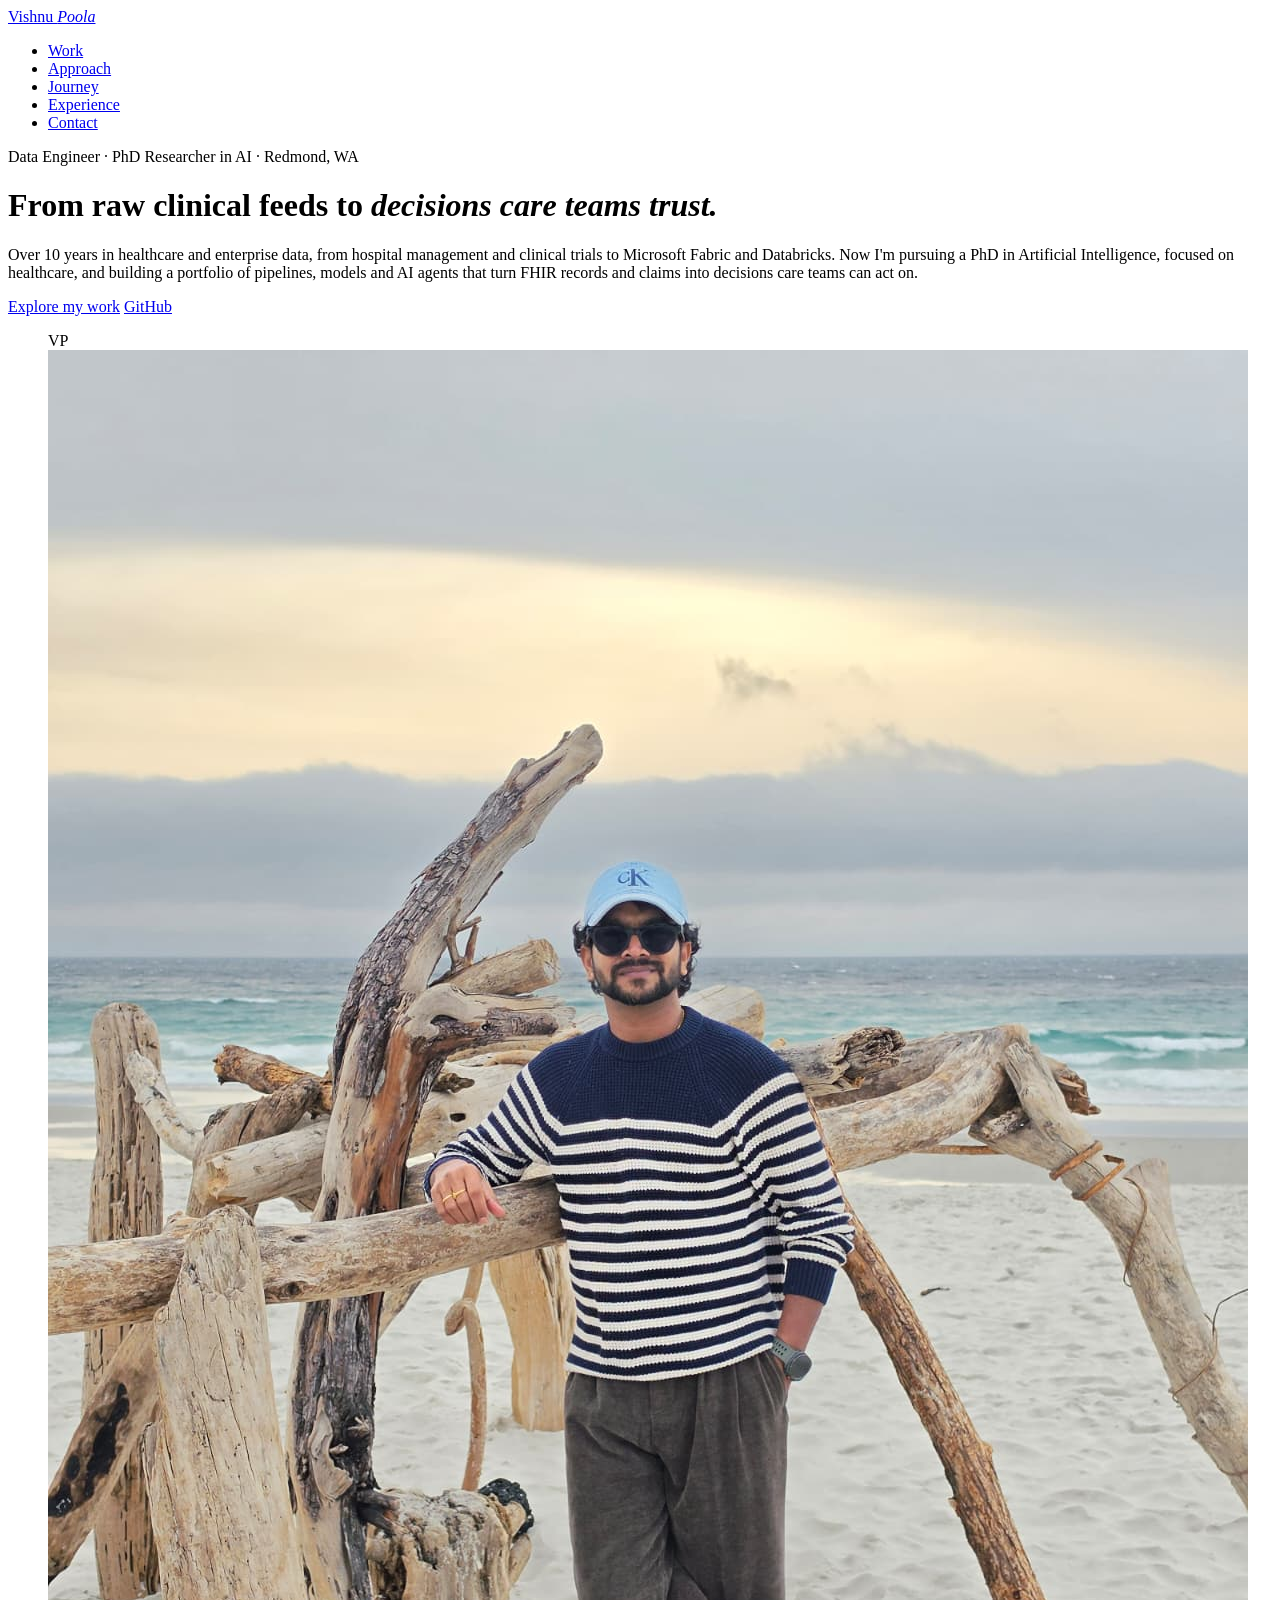
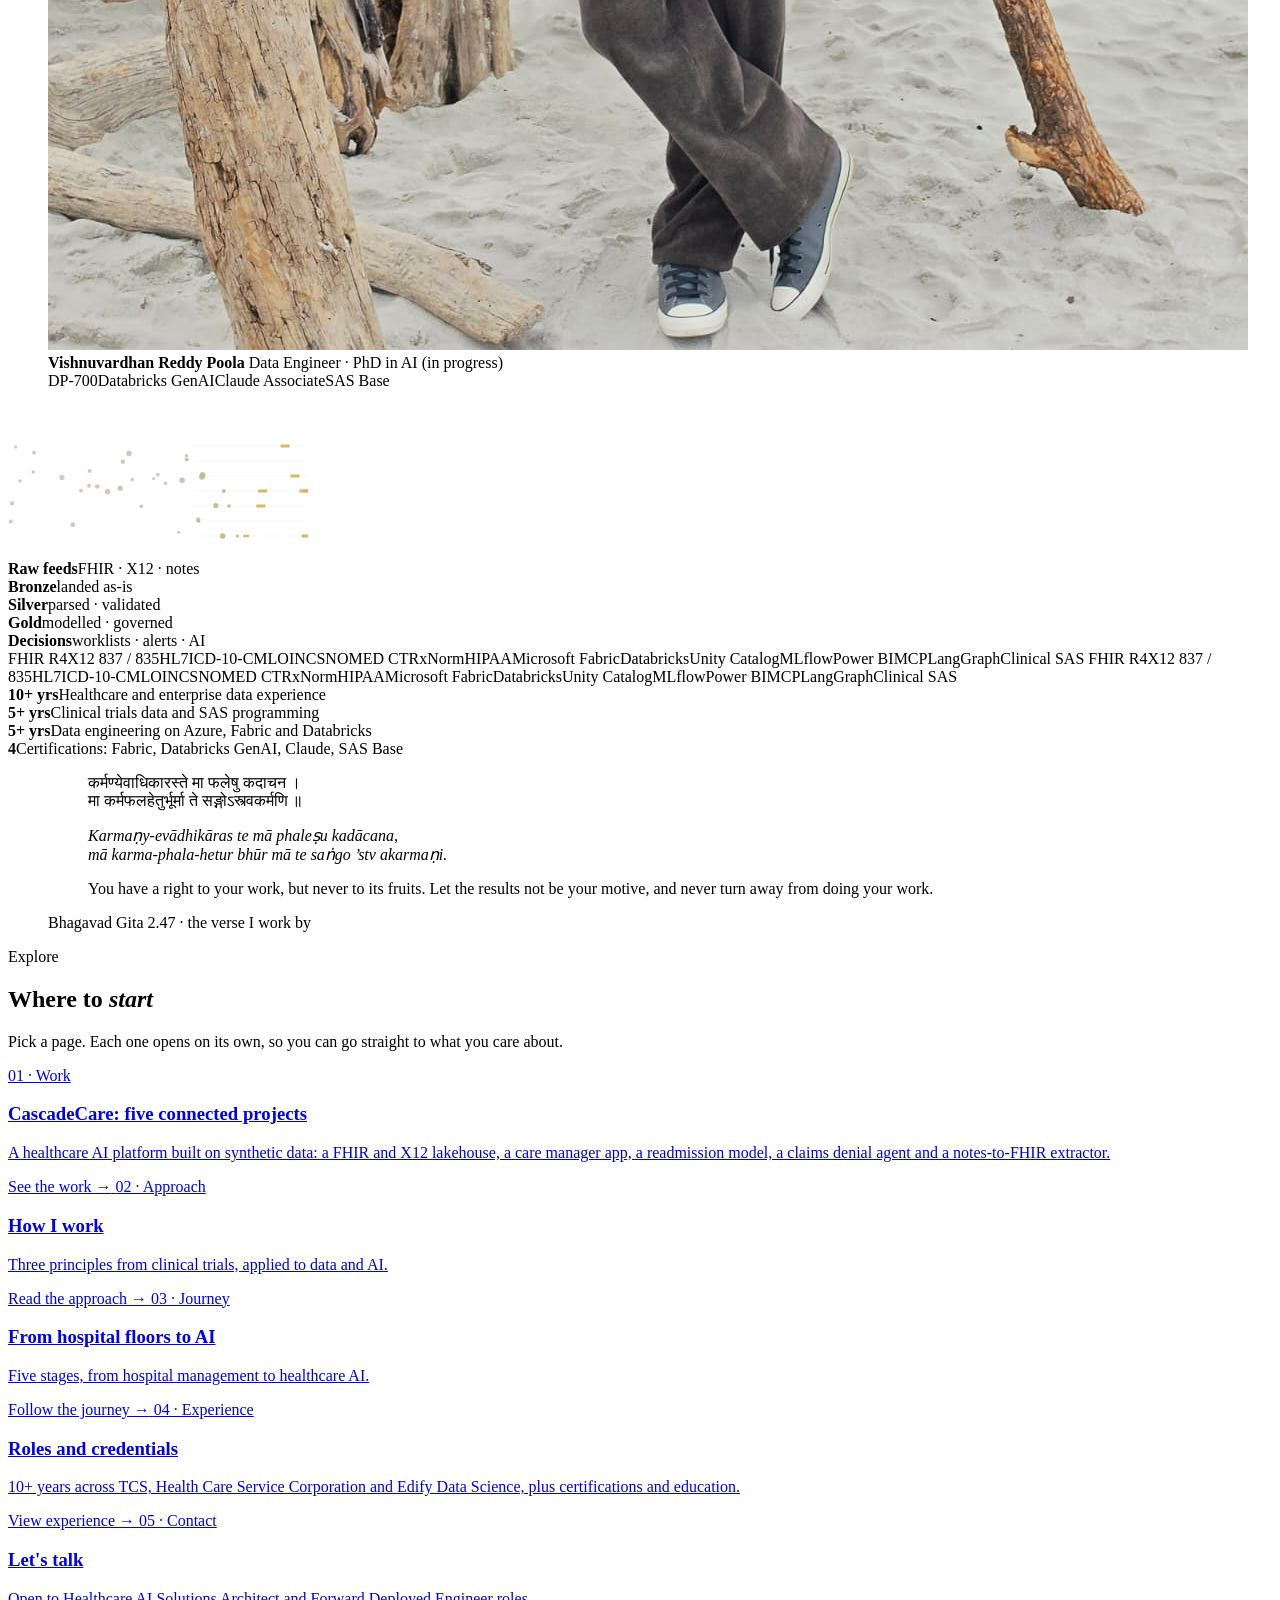
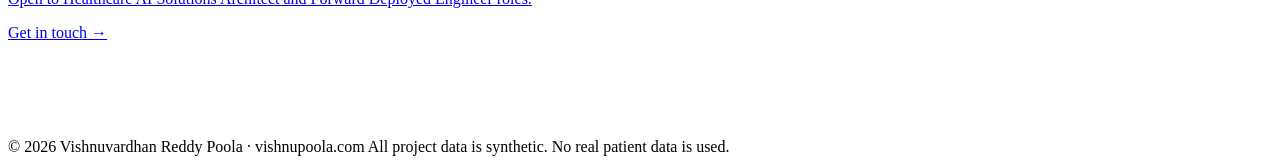
==== commit 2c6ad31a: "Add files via upload" ====
--- a/index.html
+++ b/index.html
@@ -4,259 +4,37 @@
 <meta charset="utf-8">
 <meta name="viewport" content="width=device-width, initial-scale=1">
 <title>Vishnu Poola Portfolio</title>
-<meta name="description" content="Vishnu Poola, Healthcare Data & AI Engineer in Redmond, WA. Microsoft Fabric, Databricks, FHIR, X12 claims, machine learning and agentic AI for healthcare.">
-<meta property="og:title" content="Vishnu Poola, Healthcare Data & AI Engineer">
-<meta property="og:description" content="From raw clinical feeds to decisions care teams trust.">
+<meta name="description" content="Vishnu Poola, Data Engineer and PhD researcher in AI, Redmond, WA. Microsoft Fabric, Databricks, FHIR, X12 claims, machine learning and agentic AI for healthcare.">
 <link rel="preconnect" href="https://fonts.googleapis.com">
 <link rel="preconnect" href="https://fonts.gstatic.com" crossorigin>
-<link href="https://fonts.googleapis.com/css2?family=Newsreader:ital,opsz,wght@0,6..72,400;0,6..72,500;0,6..72,600;1,6..72,400;1,6..72,500&family=IBM+Plex+Sans:wght@400;500;600&family=IBM+Plex+Mono:wght@400;500&display=swap" rel="stylesheet">
-<style>
-/* Layout idea: an editorial "case file" for a healthcare engineer. A dark hero whose canvas shows raw
-   records refined through Bronze, Silver and Gold into decisions; then light editorial sections:
-   work as a verb (capabilities), work as a noun (projects), principles, journey, experience, contact. */
-:root {
-  --ink: #0d2230;
-  --muted: #566a78;
-  --paper: #f3f6f5;
-  --surface: #ffffff;
-  --line: #d6e0e3;
-  --accent: #0c7480;
-  --accent-soft: #dff0f0;
-  --night: #081923;
-  --night-2: #0f2735;
-  --night-text: #e8f1f3;
-  --night-muted: #93abb7;
-  --bronze: #c07a43;
-  --silver: #aebbc4;
-  --gold: #d9b45a;
-  --font-display: "Newsreader", "Iowan Old Style", Georgia, serif;
-  --font-body: "IBM Plex Sans", system-ui, -apple-system, "Segoe UI", Roboto, sans-serif;
-  --font-mono: "IBM Plex Mono", ui-monospace, Consolas, monospace;
-  color-scheme: light;
-}
-@media (prefers-color-scheme: dark) {
-  :root:not([data-theme="light"]) {
-    --ink: #e5eef1; --muted: #9bb0bb; --paper: #0b1820; --surface: #11222c; --line: #223844;
-    --accent: #5cc3c9; --accent-soft: #123138; color-scheme: dark;
-  }
-}
-:root[data-theme="dark"] {
-  --ink: #e5eef1; --muted: #9bb0bb; --paper: #0b1820; --surface: #11222c; --line: #223844;
-  --accent: #5cc3c9; --accent-soft: #123138; color-scheme: dark;
-}
-
-* { box-sizing: border-box; }
-html { scroll-behavior: smooth; }
-body { margin: 0; background: var(--paper); color: var(--ink); font-family: var(--font-body); font-size: 17px; line-height: 1.65; }
-a { color: var(--accent); }
-:focus-visible { outline: 3px solid var(--gold); outline-offset: 3px; border-radius: 4px; }
-h1, h2, h3 { text-wrap: balance; margin: 0; line-height: 1.15; }
-.wrap { max-width: 1160px; margin: 0 auto; padding: 0 28px; }
-.mono { font-family: var(--font-mono); }
-.kicker { font-family: var(--font-mono); font-size: 13px; letter-spacing: 0.08em; text-transform: uppercase; color: var(--accent); }
-
-/* ---------- Header ---------- */
-header { position: sticky; top: 0; z-index: 20; background: color-mix(in srgb, var(--night) 88%, transparent); backdrop-filter: blur(10px); border-bottom: 1px solid rgba(255,255,255,0.07); }
-.nav { max-width: 1160px; margin: 0 auto; padding: 14px 28px; display: flex; justify-content: space-between; align-items: center; gap: 16px; }
-.brand { color: var(--night-text); text-decoration: none; font-family: var(--font-display); font-size: 22px; font-weight: 500; letter-spacing: -0.01em; }
-.brand em { color: var(--gold); font-style: italic; }
-.nav ul { list-style: none; margin: 0; padding: 0; display: flex; gap: 24px; flex-wrap: wrap; }
-.nav ul a { color: var(--night-muted); text-decoration: none; font-size: 14.5px; font-weight: 500; }
-.nav ul a:hover { color: var(--night-text); }
-
-/* ---------- Hero ---------- */
-.hero { background: radial-gradient(1200px 500px at 85% -10%, #12405a 0%, transparent 60%), var(--night); color: var(--night-text); padding: 80px 0 0; overflow: hidden; }
-.hero-grid { display: grid; grid-template-columns: 1.45fr 1fr; gap: 56px; align-items: center; }
-.hero .kicker { color: var(--gold); }
-.hero h1 { font-family: var(--font-display); font-weight: 500; font-size: clamp(40px, 6vw, 72px); letter-spacing: -0.02em; margin: 18px 0 22px; }
-.hero h1 em { font-style: italic; color: var(--gold); }
-.hero .lead { color: var(--night-muted); font-size: 19px; max-width: 54ch; margin: 0 0 32px; }
-.actions { display: flex; flex-wrap: wrap; gap: 12px; }
-.btn { display: inline-flex; align-items: center; gap: 8px; padding: 12px 22px; border-radius: 999px; font-weight: 600; font-size: 15px; text-decoration: none; border: 1px solid transparent; transition: transform .15s ease, background .15s ease; }
-.btn:hover { transform: translateY(-1px); }
-.btn.gold { background: var(--gold); color: var(--night); }
-.btn.ghost { border-color: rgba(255,255,255,0.25); color: var(--night-text); }
-.btn.ink { background: var(--ink); color: var(--paper); }
-.btn.line { border-color: var(--line); color: var(--ink); }
-
-.portrait { position: relative; }
-.portrait .frame { aspect-ratio: 4 / 5; border-radius: 18px; overflow: hidden; position: relative; background: linear-gradient(160deg, #18435a, #0b2433); border: 1px solid rgba(255,255,255,0.12); }
-.portrait .frame img { position: absolute; inset: 0; width: 100%; height: 100%; object-fit: cover; }
-.portrait .initials { position: absolute; inset: 0; display: grid; place-items: center; font-family: var(--font-display); font-size: 120px; color: rgba(217,180,90,0.85); font-style: italic; }
-.portrait figcaption { position: absolute; left: -24px; bottom: 28px; background: var(--surface); color: var(--ink); border-radius: 12px; padding: 14px 18px; box-shadow: 0 18px 40px rgba(0,0,0,0.35); max-width: 260px; }
-.portrait figcaption strong { display: block; font-family: var(--font-display); font-size: 19px; font-weight: 600; line-height: 1.25; }
-.portrait figcaption span { font-size: 13px; color: var(--muted); }
-.badges { display: flex; flex-wrap: wrap; gap: 6px; margin-top: 10px; }
-.badge { font-family: var(--font-mono); font-size: 11.5px; padding: 3px 8px; border-radius: 4px; background: var(--accent-soft); color: var(--accent); }
-
-/* Data-flow band */
-.flow { margin-top: 64px; position: relative; border-top: 1px solid rgba(255,255,255,0.08); }
-.flow canvas { display: block; width: 100%; height: 220px; }
-.flow-labels { position: absolute; inset: 0; display: grid; grid-template-columns: 1.1fr 1fr 1fr 1fr 1.1fr; pointer-events: none; }
-.flow-labels div { border-left: 1px dashed rgba(255,255,255,0.08); padding: 14px 16px; font-family: var(--font-mono); font-size: 12px; letter-spacing: 0.06em; text-transform: uppercase; color: var(--night-muted); }
-.flow-labels div:first-child { border-left: 0; }
-.flow-labels b { display: block; font-weight: 500; color: var(--night-text); font-size: 13px; }
-.flow-labels .bz b { color: var(--bronze); } .flow-labels .sv b { color: var(--silver); } .flow-labels .gd b { color: var(--gold); }
-
-/* Ticker */
-.ticker { background: var(--night-2); color: var(--night-muted); border-top: 1px solid rgba(255,255,255,0.06); overflow: hidden; white-space: nowrap; }
-.ticker .track { display: inline-flex; gap: 48px; padding: 14px 0; animation: scroll 42s linear infinite; font-family: var(--font-mono); font-size: 13.5px; }
-.ticker span::before { content: "◆"; color: var(--gold); margin-right: 14px; font-size: 9px; vertical-align: 2px; }
-@keyframes scroll { from { transform: translateX(0); } to { transform: translateX(-50%); } }
-
-/* ---------- Stats ---------- */
-.stats { display: grid; grid-template-columns: repeat(4, 1fr); border-bottom: 1px solid var(--line); }
-.stat { padding: 34px 24px; border-left: 1px solid var(--line); }
-.stat:first-child { border-left: 0; padding-left: 0; }
-.stat strong { display: block; font-family: var(--font-display); font-size: 48px; font-weight: 500; line-height: 1; letter-spacing: -0.02em; }
-.stat span { color: var(--muted); font-size: 14.5px; }
-
-/* ---------- Sections ---------- */
-section.block { padding: 104px 0 0; }
-.head { display: grid; grid-template-columns: 1fr 1.4fr; gap: 48px; align-items: end; margin-bottom: 44px; }
-.head h2 { font-family: var(--font-display); font-weight: 500; font-size: clamp(34px, 4.4vw, 52px); letter-spacing: -0.02em; margin-top: 12px; }
-.head h2 em { font-style: italic; color: var(--accent); }
-.head p { color: var(--muted); margin: 0; max-width: 60ch; }
-
-/* Work (verb) */
-.verbs { display: grid; grid-template-columns: repeat(4, 1fr); gap: 1px; background: var(--line); border: 1px solid var(--line); border-radius: 16px; overflow: hidden; }
-.verb { background: var(--surface); padding: 28px 24px 26px; display: flex; flex-direction: column; gap: 12px; }
-.verb .n { font-family: var(--font-mono); font-size: 12.5px; color: var(--muted); }
-.verb h3 { font-family: var(--font-display); font-size: 26px; font-weight: 500; }
-.verb p { margin: 0; color: var(--muted); font-size: 15.5px; }
-.verb .tools { margin-top: auto; font-family: var(--font-mono); font-size: 12.5px; color: var(--accent); }
-
-/* Work (noun) */
-.cascade { background: var(--night); color: var(--night-text); border-radius: 20px; padding: 36px 36px 32px; margin-bottom: 20px; display: grid; grid-template-columns: 1fr 1.25fr; gap: 40px; align-items: center; }
-.cascade h3 { font-family: var(--font-display); font-weight: 500; font-size: 30px; margin-bottom: 10px; }
-.cascade p { color: var(--night-muted); margin: 0 0 12px; }
-.cascade svg { width: 100%; height: auto; display: block; }
-.cascade svg text { font-family: var(--font-body); }
-
-.project { display: grid; grid-template-columns: 88px 1fr 220px; gap: 28px; padding: 34px 0; border-top: 1px solid var(--line); align-items: start; }
-.project:last-of-type { border-bottom: 1px solid var(--line); }
-.project .idx { font-family: var(--font-display); font-size: 56px; line-height: 0.9; color: var(--accent); font-style: italic; }
-.project h3 { font-family: var(--font-display); font-weight: 500; font-size: 30px; letter-spacing: -0.01em; }
-.project .tagline { font-family: var(--font-display); font-style: italic; color: var(--muted); font-size: 20px; margin: 6px 0 12px; }
-.project p { margin: 0 0 14px; max-width: 64ch; }
-.tags { display: flex; flex-wrap: wrap; gap: 6px; }
-.tag { font-family: var(--font-mono); font-size: 12.5px; padding: 3px 9px; border-radius: 4px; background: var(--accent-soft); color: var(--accent); }
-.side { display: flex; flex-direction: column; gap: 10px; font-size: 14px; color: var(--muted); }
-.side dl { margin: 0; display: grid; grid-template-columns: auto 1fr; gap: 4px 12px; }
-.side dt { font-family: var(--font-mono); font-size: 12px; text-transform: uppercase; letter-spacing: 0.05em; color: var(--muted); }
-.side dd { margin: 0; color: var(--ink); }
-.pill { align-self: start; font-size: 12.5px; font-weight: 600; padding: 4px 12px; border-radius: 999px; border: 1px solid var(--line); color: var(--muted); }
-.pill.live { background: var(--gold); border-color: var(--gold); color: var(--night); }
-
-/* Principles */
-.principles { display: grid; grid-template-columns: repeat(3, 1fr); gap: 28px; }
-.principle { border-top: 3px solid var(--accent); padding-top: 20px; }
-.principle blockquote { margin: 0 0 14px; font-family: var(--font-display); font-size: 26px; line-height: 1.3; font-weight: 500; }
-.principle p { margin: 0; color: var(--muted); font-size: 15.5px; }
-
-/* Journey */
-.journey { list-style: none; margin: 0; padding: 0; display: grid; grid-template-columns: repeat(5, 1fr); position: relative; }
-.journey::before { content: ""; position: absolute; left: 0; right: 0; top: 11px; height: 2px; background: linear-gradient(90deg, var(--bronze), var(--silver) 50%, var(--gold)); }
-.journey li { position: relative; padding: 36px 18px 0 0; }
-.journey li::before { content: ""; position: absolute; top: 3px; left: 0; width: 18px; height: 18px; border-radius: 50%; background: var(--paper); border: 3px solid var(--accent); }
-.journey li:last-child::before { background: var(--gold); border-color: var(--gold); }
-.journey .stage { font-family: var(--font-mono); font-size: 12px; text-transform: uppercase; letter-spacing: 0.06em; color: var(--muted); }
-.journey h3 { font-family: var(--font-display); font-size: 22px; font-weight: 500; margin: 6px 0 8px; }
-.journey p { margin: 0; font-size: 15px; color: var(--muted); }
-
-/* Experience */
-.cv { display: grid; grid-template-columns: 1.5fr 1fr; gap: 56px; }
-.roles { list-style: none; margin: 0; padding: 0; }
-.roles li { padding: 22px 0; border-top: 1px solid var(--line); display: grid; grid-template-columns: 140px 1fr; gap: 20px; }
-.roles li:last-child { border-bottom: 1px solid var(--line); }
-.roles .when { font-family: var(--font-mono); font-size: 13px; color: var(--muted); padding-top: 4px; }
-.roles h3 { font-size: 18px; font-weight: 600; font-family: var(--font-body); }
-.roles .org { color: var(--accent); font-weight: 500; font-size: 15px; }
-.roles p { margin: 6px 0 0; color: var(--muted); font-size: 15.5px; }
-.creds { display: flex; flex-direction: column; gap: 14px; }
-.card { background: var(--surface); border: 1px solid var(--line); border-radius: 14px; padding: 22px 24px; }
-.card h3 { font-family: var(--font-mono); font-size: 12.5px; text-transform: uppercase; letter-spacing: 0.07em; color: var(--muted); font-weight: 500; margin-bottom: 12px; }
-.card ul { list-style: none; margin: 0; padding: 0; display: grid; gap: 10px; }
-.card li strong { display: block; font-weight: 600; }
-.card li span { color: var(--muted); font-size: 14.5px; }
-
-/* Contact */
-.contact { margin: 110px 0 0; background: var(--night); color: var(--night-text); border-radius: 24px; padding: 64px 56px; position: relative; overflow: hidden; }
-.contact::after { content: ""; position: absolute; right: -120px; top: -120px; width: 420px; height: 420px; border-radius: 50%; background: radial-gradient(circle, rgba(217,180,90,0.25), transparent 65%); }
-.contact h2 { font-family: var(--font-display); font-weight: 500; font-size: clamp(34px, 5vw, 60px); letter-spacing: -0.02em; max-width: 16ch; position: relative; z-index: 1; }
-.contact h2 em { font-style: italic; color: var(--gold); }
-.contact p { color: var(--night-muted); max-width: 54ch; margin: 18px 0 28px; position: relative; z-index: 1; }
-.contact .actions { position: relative; z-index: 1; }
-
-footer { padding: 40px 0 48px; color: var(--muted); font-size: 14px; }
-footer .wrap { display: flex; justify-content: space-between; gap: 16px; flex-wrap: wrap; }
-
-/* ---------- Responsive ---------- */
-@media (max-width: 960px) {
-  .hero-grid, .head, .cascade, .cv { grid-template-columns: 1fr; }
-  .hero-grid { gap: 40px; }
-  .portrait { max-width: 380px; }
-  .portrait figcaption { left: 16px; }
-  .verbs { grid-template-columns: repeat(2, 1fr); }
-  .principles { grid-template-columns: 1fr; }
-  .project { grid-template-columns: 64px 1fr; }
-  .project .side { grid-column: 2; }
-  .journey { grid-template-columns: 1fr; }
-  .journey::before { left: 8px; right: auto; top: 0; bottom: 0; width: 2px; height: auto; background: linear-gradient(180deg, var(--bronze), var(--silver) 50%, var(--gold)); }
-  .journey li { padding: 0 0 28px 40px; }
-  .journey li::before { top: 4px; left: 0; }
-  .flow-labels div:nth-child(2), .flow-labels div:nth-child(4) { visibility: hidden; }
-}
-@media (max-width: 620px) {
-  .wrap, .nav { padding-left: 18px; padding-right: 18px; }
-  .nav ul { gap: 14px; }
-  .nav ul li:nth-child(3), .nav ul li:nth-child(4) { display: none; }
-  .stats { grid-template-columns: repeat(2, 1fr); }
-  .stat { padding: 24px 16px; }
-  .stat:nth-child(3) { border-left: 0; padding-left: 0; }
-  .stat strong { font-size: 38px; }
-  .verbs { grid-template-columns: 1fr; }
-  .project { grid-template-columns: 1fr; gap: 12px; }
-  .project .side { grid-column: auto; }
-  .project .idx { font-size: 44px; }
-  .roles li { grid-template-columns: 1fr; gap: 4px; }
-  .contact { padding: 44px 26px; }
-  .cascade { padding: 26px 22px; }
-  .flow canvas { height: 170px; }
-}
-@media (prefers-reduced-motion: reduce) {
-  html { scroll-behavior: auto; }
-  .ticker .track { animation: none; }
-  .btn { transition: none; }
-}
-</style>
+<link href="https://fonts.googleapis.com/css2?family=Newsreader:ital,opsz,wght@0,6..72,400;0,6..72,500;0,6..72,600;1,6..72,400;1,6..72,500&family=IBM+Plex+Sans:wght@400;500;600&family=IBM+Plex+Mono:wght@400;500&family=Tiro+Devanagari+Sanskrit:ital@0;1&display=swap" rel="stylesheet">
+<link rel="stylesheet" href="styles.css">
 </head>
 <body>
 
 <header>
   <nav class="nav" aria-label="Main">
-    <a class="brand" href="#top">Vishnu <em>Poola</em></a>
+    <a class="brand" href="index.html">Vishnu <em>Poola</em></a>
     <ul>
-      <li><a href="#work">Work</a></li>
-      <li><a href="#principles">Approach</a></li>
-      <li><a href="#journey">Journey</a></li>
-      <li><a href="#experience">Experience</a></li>
-      <li><a href="#contact">Contact</a></li>
+      <li><a href="work.html">Work</a></li>
+      <li><a href="approach.html">Approach</a></li>
+      <li><a href="journey.html">Journey</a></li>
+      <li><a href="experience.html">Experience</a></li>
+      <li><a href="contact.html">Contact</a></li>
     </ul>
   </nav>
 </header>
 
 <main id="top">
-
   <!-- ===== Hero ===== -->
   <div class="hero">
     <div class="wrap hero-grid">
       <div>
-        <div class="kicker">Healthcare Data &amp; AI Engineer · Redmond, WA</div>
+        <div class="kicker">Data Engineer · PhD Researcher in AI · Redmond, WA</div>
         <h1>From raw clinical feeds to <em>decisions care teams trust.</em></h1>
-        <p class="lead">Over 10 years in healthcare data, starting in hospital management and clinical trials. Today I build the pipelines, models and AI agents that turn FHIR records and insurance claims into work that nurses, care managers and billers can act on.</p>
+        <p class="lead">Over 10 years in healthcare and enterprise data, from hospital management and clinical trials to Microsoft Fabric and Databricks. Now I'm pursuing a PhD in Artificial Intelligence, focused on healthcare, and building a portfolio of pipelines, models and AI agents that turn FHIR records and claims into decisions care teams can act on.</p>
         <div class="actions">
-          <a class="btn gold" href="#work">Explore my work</a>
+          <a class="btn gold" href="work.html">Explore my work</a>
           <a class="btn ghost" href="https://github.com/vishnureddypoola">GitHub</a>
           <!-- TODO: upload resume.pdf to the repo, then uncomment:
           <a class="btn ghost" href="resume.pdf">Resume</a> -->
@@ -270,7 +48,7 @@
         </div>
         <figcaption>
           <strong>Vishnuvardhan Reddy Poola</strong>
-          <span>Fabric · Databricks · FHIR · Agentic AI</span>
+          <span>Data Engineer · PhD in AI (in progress)</span>
           <div class="badges"><span class="badge">DP-700</span><span class="badge">Databricks GenAI</span><span class="badge">Claude Associate</span><span class="badge">SAS Base</span></div>
         </figcaption>
       </figure>
@@ -305,269 +83,59 @@
     </div>
   </div>
 
-  <!-- ===== Work (verb) ===== -->
-  <section class="block wrap" id="work" aria-labelledby="verb-title">
+  <section class="wrap shloka-band" aria-label="Guiding verse from the Bhagavad Gita">
+    <figure class="shloka">
+      <blockquote>
+        <p class="deva" lang="sa">कर्मण्येवाधिकारस्ते मा फलेषु कदाचन ।<br>मा कर्मफलहेतुर्भूर्मा ते सङ्गोऽस्त्वकर्मणि ॥</p>
+        <p class="translit"><i>Karmaṇy-evādhikāras te mā phaleṣu kadācana,<br>mā karma-phala-hetur bhūr mā te saṅgo ’stv akarmaṇi.</i></p>
+        <p class="meaning">You have a right to your work, but never to its fruits. Let the results not be your motive, and never turn away from doing your work.</p>
+      </blockquote>
+      <figcaption>Bhagavad Gita 2.47 · the verse I work by</figcaption>
+    </figure>
+  </section>
+
+  <section class="block wrap" aria-labelledby="ex-title">
     <div class="head">
       <div>
-        <div class="kicker">Work, the verb</div>
-        <h2 id="verb-title">What I <em>do</em></h2>
+        <div class="kicker">Explore</div>
+        <h2 id="ex-title">Where to <em>start</em></h2>
       </div>
-      <p>Four kinds of work, one goal: healthcare data that is correct, explainable and used. Each one is backed by a project below.</p>
+      <p>Pick a page. Each one opens on its own, so you can go straight to what you care about.</p>
     </div>
-    <div class="verbs">
-      <article class="verb">
-        <span class="n">01 · Engineer</span>
-        <h3>Pipelines</h3>
-        <p>Medallion lakehouses that parse FHIR and X12, match patients across systems, and stop bad data before it reaches a report.</p>
-        <span class="tools">Fabric · PySpark · Delta</span>
-      </article>
-      <article class="verb">
-        <span class="n">02 · Predict</span>
-        <h3>Models</h3>
-        <p>Clinical risk models with leakage-safe features, plain-English explanations and fairness checks across patient groups.</p>
-        <span class="tools">Databricks · MLflow · SHAP</span>
-      </article>
-      <article class="verb">
-        <span class="n">03 · Automate</span>
-        <h3>Agents</h3>
-        <p>AI agents that gather evidence through tools, cite every fact, and leave the final decision to a person.</p>
-        <span class="tools">LangGraph · MCP · RAG</span>
-      </article>
-      <article class="verb">
-        <span class="n">04 · Deliver</span>
-        <h3>Decision tools</h3>
-        <p>Dashboards and apps that rank the work for today and record what people did, so outcomes can be measured.</p>
-        <span class="tools">Power BI · Fabric Apps</span>
-      </article>
-    </div>
+    <nav class="explore" aria-label="Site sections">
+      <a class="feature" href="work.html">
+        <span class="n">01 · Work</span>
+        <h3>CascadeCare: five connected projects</h3>
+        <p>A healthcare AI platform built on synthetic data: a FHIR and X12 lakehouse, a care manager app, a readmission model, a claims denial agent and a notes-to-FHIR extractor.</p>
+        <span class="go">See the work →</span>
+      </a>
+      <a href="approach.html">
+        <span class="n">02 · Approach</span>
+        <h3>How I work</h3>
+        <p>Three principles from clinical trials, applied to data and AI.</p>
+        <span class="go">Read the approach →</span>
+      </a>
+      <a href="journey.html">
+        <span class="n">03 · Journey</span>
+        <h3>From hospital floors to AI</h3>
+        <p>Five stages, from hospital management to healthcare AI.</p>
+        <span class="go">Follow the journey →</span>
+      </a>
+      <a href="experience.html">
+        <span class="n">04 · Experience</span>
+        <h3>Roles and credentials</h3>
+        <p>10+ years across TCS, Health Care Service Corporation and Edify Data Science, plus certifications and education.</p>
+        <span class="go">View experience →</span>
+      </a>
+      <a href="contact.html">
+        <span class="n">05 · Contact</span>
+        <h3>Let's talk</h3>
+        <p>Open to Healthcare AI Solutions Architect and Forward Deployed Engineer roles.</p>
+        <span class="go">Get in touch →</span>
+      </a>
+    </nav>
   </section>
-
-  <!-- ===== Work (noun) ===== -->
-  <section class="block wrap" aria-labelledby="noun-title">
-    <div class="head">
-      <div>
-        <div class="kicker">Work, the noun</div>
-        <h2 id="noun-title">What I'm <em>building</em></h2>
-      </div>
-      <p>Five projects for CascadeCare, a fictional regional health system. They share one lakehouse and one set of synthetic patients, so together they work like a real healthcare AI platform.</p>
-    </div>
-
-    <div class="cascade">
-      <div>
-        <h3>The CascadeCare platform</h3>
-        <p>Synthetic clinical and claims data flows into one governed lakehouse. Every other project reads from its Gold layer, and the readmission model writes its scores back.</p>
-        <p class="mono" style="font-size:13px;color:var(--gold);margin:0">100% synthetic data (Synthea) · no real patient data</p>
-      </div>
-      <svg viewBox="0 0 560 250" role="img" aria-label="Synthea data flows into the Fabric lakehouse, which feeds the care manager app, readmission model, denial agent and notes extractor.">
-        <defs><marker id="ar" viewBox="0 0 10 10" refX="9" refY="5" markerWidth="7" markerHeight="7" orient="auto-start-reverse"><path d="M0 0L10 5L0 10z" fill="#93abb7"/></marker></defs>
-        <g fill="none" stroke="#93abb7" stroke-width="1.3">
-          <path d="M112 125H146" marker-end="url(#ar)"/>
-          <path d="M296 125H322M322 31V219"/>
-          <path d="M322 31H346" marker-end="url(#ar)"/><path d="M322 94H346" marker-end="url(#ar)"/>
-          <path d="M322 157H346" marker-end="url(#ar)"/><path d="M322 219H346" marker-end="url(#ar)"/>
-        </g>
-        <rect x="4" y="98" width="108" height="54" rx="8" fill="#0f2735" stroke="#2a4656"/>
-        <text x="58" y="122" text-anchor="middle" font-size="13" font-weight="600" fill="#e8f1f3">Synthea</text>
-        <text x="58" y="139" text-anchor="middle" font-size="11" fill="#93abb7">FHIR + claims</text>
-        <rect x="148" y="72" width="148" height="106" rx="10" fill="#0f2735" stroke="#d9b45a" stroke-width="1.5"/>
-        <text x="222" y="100" text-anchor="middle" font-size="13" font-weight="600" fill="#e8f1f3">P1 Lakehouse</text>
-        <rect x="164" y="112" width="36" height="10" rx="3" fill="#c07a43"/><rect x="204" y="112" width="36" height="10" rx="3" fill="#aebbc4"/><rect x="244" y="112" width="36" height="10" rx="3" fill="#d9b45a"/>
-        <text x="222" y="150" text-anchor="middle" font-size="11" fill="#93abb7">Bronze · Silver · Gold</text>
-        <text x="222" y="166" text-anchor="middle" font-size="11" fill="#93abb7">quality gate</text>
-        <g font-size="12.5" fill="#e8f1f3" font-weight="600">
-          <rect x="348" y="10" width="206" height="42" rx="8" fill="#0f2735" stroke="#2a4656"/><text x="362" y="36">P2 Care Manager</text>
-          <rect x="348" y="73" width="206" height="42" rx="8" fill="#0f2735" stroke="#2a4656"/><text x="362" y="99">P3 Readmission model</text>
-          <rect x="348" y="136" width="206" height="42" rx="8" fill="#0f2735" stroke="#2a4656"/><text x="362" y="162">P4 Denial appeal agent</text>
-          <rect x="348" y="198" width="206" height="42" rx="8" fill="#0f2735" stroke="#2a4656"/><text x="362" y="224">P5 Notes to FHIR</text>
-        </g>
-      </svg>
-    </div>
-
-    <article class="project">
-      <div class="idx">01</div>
-      <div>
-        <h3>FHIR and X12 claims lakehouse</h3>
-        <div class="tagline">Two languages of healthcare, one source of truth.</div>
-        <p>Parses FHIR R4 bundles and X12 837/835 claims, matches each patient across clinical and billing records, and quarantines bad records through config-driven rules. If more than 5% of records fail, the pipeline stops before Gold and raises an alert.</p>
-        <div class="tags"><span class="tag">Microsoft Fabric</span><span class="tag">PySpark</span><span class="tag">FHIR R4</span><span class="tag">X12 EDI</span><span class="tag">Data quality</span></div>
-      </div>
-      <div class="side">
-        <span class="pill live">In progress</span>
-        <dl><dt>Target</dt><dd>Dec 2026</dd><dt>Proves</dt><dd>Interoperability, quality engineering</dd></dl>
-      </div>
-    </article>
-
-    <article class="project">
-      <div class="idx">02</div>
-      <div>
-        <h3>Diabetes Care Manager</h3>
-        <div class="tagline">A dashboard shows the problem. An app lets someone fix it.</div>
-        <p>An executive Power BI report on HbA1c control and claim denials, plus a Fabric App that ranks diabetic patients for outreach, explains why each one is on the list, and records every call back into the KPIs.</p>
-        <div class="tags"><span class="tag">Power BI</span><span class="tag">DAX</span><span class="tag">Fabric Apps</span><span class="tag">GraphQL</span><span class="tag">Row-level security</span></div>
-      </div>
-      <div class="side">
-        <span class="pill">Planned</span>
-        <dl><dt>Target</dt><dd>Jan 2027</dd><dt>Proves</dt><dd>Product thinking, closed-loop analytics</dd></dl>
-      </div>
-    </article>
-
-    <article class="project">
-      <div class="idx">03</div>
-      <div>
-        <h3>Diabetic readmission risk model</h3>
-        <div class="tagline">A score is only useful if a care manager knows why.</div>
-        <p>A 30-day readmission model on Databricks with point-in-time features, SHAP reasons for every patient and a fairness audit. A Lakeflow Job promotes a new model only when it passes an accuracy and fairness gate.</p>
-        <div class="tags"><span class="tag">Databricks</span><span class="tag">MLflow</span><span class="tag">Unity Catalog</span><span class="tag">SHAP</span><span class="tag">Fairlearn</span></div>
-      </div>
-      <div class="side">
-        <span class="pill">Planned</span>
-        <dl><dt>Target</dt><dd>Jan 2027</dd><dt>Proves</dt><dd>MLOps, responsible AI</dd></dl>
-      </div>
-    </article>
-
-    <article class="project">
-      <div class="idx">04</div>
-      <div>
-        <h3>Claims denial appeal agent</h3>
-        <div class="tagline">The agent does the paperwork. The biller makes the call.</div>
-        <p>Reads an 835 denial, gathers evidence from FHIR through an MCP server, checks the payer policy and drafts an appeal. Every fact must cite a record or policy, invented references are caught, and a person approves every letter.</p>
-        <div class="tags"><span class="tag">Agentic AI</span><span class="tag">LangGraph</span><span class="tag">MCP</span><span class="tag">RAG</span><span class="tag">Evaluation</span></div>
-      </div>
-      <div class="side">
-        <span class="pill">Planned</span>
-        <dl><dt>Target</dt><dd>Feb 2027</dd><dt>Proves</dt><dd>Agent design, measurable AI</dd></dl>
-      </div>
-    </article>
-
-    <article class="project">
-      <div class="idx">05</div>
-      <div>
-        <h3>Clinical notes to FHIR</h3>
-        <div class="tagline">Measured against an answer key, not a feeling.</div>
-        <p>Turns free-text notes into FHIR Conditions, Medications and HbA1c results. Because the notes are generated from known data, every extraction is scored for precision, recall, negation errors and cost per note.</p>
-        <div class="tags"><span class="tag">Generative AI</span><span class="tag">Structured output</span><span class="tag">SNOMED CT</span><span class="tag">LOINC</span></div>
-      </div>
-      <div class="side">
-        <span class="pill">Planned</span>
-        <dl><dt>Target</dt><dd>Mar 2027</dd><dt>Proves</dt><dd>LLM rigor, clinical terminology</dd></dl>
-      </div>
-    </article>
-  </section>
-
-  <!-- ===== Principles ===== -->
-  <section class="block wrap" id="principles" aria-labelledby="pr-title">
-    <div class="head">
-      <div>
-        <div class="kicker">Approach</div>
-        <h2 id="pr-title">How I <em>work</em></h2>
-      </div>
-      <p>Habits from clinical trials, applied to modern data and AI.</p>
-    </div>
-    <div class="principles">
-      <div class="principle">
-        <blockquote>A number is only useful if you can prove it is right.</blockquote>
-        <p>Clinical trials taught me to validate everything. I build quality gates, reconciliations and test cases into every pipeline.</p>
-      </div>
-      <div class="principle">
-        <blockquote>Measure the AI before you trust it.</blockquote>
-        <p>Every model and agent I build ships with an evaluation set, so accuracy, fairness and cost are numbers, not opinions.</p>
-      </div>
-      <div class="principle">
-        <blockquote>Build for the person who acts on it.</blockquote>
-        <p>A care manager at 8 a.m. needs a ranked list and a reason, not another chart. I design from their workflow backwards.</p>
-      </div>
-    </div>
-  </section>
-
-  <!-- ===== Journey ===== -->
-  <section class="block wrap" id="journey" aria-labelledby="jr-title">
-    <div class="head">
-      <div>
-        <div class="kicker">Journey</div>
-        <h2 id="jr-title">From hospital floors to <em>AI platforms</em></h2>
-      </div>
-      <p>I didn't come to healthcare from software. I came to software from healthcare, and that's what shapes how I build.</p>
-    </div>
-    <ol class="journey">
-      <li><span class="stage">Stage 1</span><h3>Hospital management</h3><p>Postgraduate study in how hospitals run: operations, quality and patient flow.</p></li>
-      <li><span class="stage">Stage 2</span><h3>Medical informatics research</h3><p>Mixed-methods research at Nizam's Institute of Medical Sciences, Hyderabad.</p></li>
-      <li><span class="stage">Stage 3</span><h3>Clinical trials data</h3><p>5+ years as a clinical SAS programmer, where accuracy is not optional.</p></li>
-      <li><span class="stage">Stage 4</span><h3>Cloud data engineering</h3><p>5+ years building Azure, Fabric and Databricks pipelines in insurance and enterprise settings, under HIPAA and GDPR.</p></li>
-      <li><span class="stage">Now</span><h3>Healthcare AI</h3><p>Machine learning, generative AI and agents that care teams can trust.</p></li>
-    </ol>
-  </section>
-
-  <!-- ===== Experience ===== -->
-  <section class="block wrap" id="experience" aria-labelledby="ex-title">
-    <div class="head">
-      <div>
-        <div class="kicker">Experience</div>
-        <h2 id="ex-title">Where I've <em>worked</em></h2>
-      </div>
-      <p>10+ years across healthcare, insurance and enterprise data, from clinical trials to real-time analytics.</p>
-    </div>
-    <div class="cv">
-      <ol class="roles">
-        <li>
-          <div class="when">2025 – now</div>
-          <div>
-            <h3>Data Engineer</h3>
-            <div class="org">Tata Consultancy Services</div>
-            <p>Build and operate Microsoft Fabric and Azure Data Factory pipelines for a large enterprise analytics program, including Real-Time Intelligence, deployments and GDPR-compliant data handling.</p>
-          </div>
-        </li>
-        <li>
-          <div class="when">Earlier</div>
-          <div>
-            <h3>Healthcare data</h3>
-            <div class="org">Health Care Service Corporation</div>
-            <p>Worked with health insurance data under HIPAA standards.</p>
-          </div>
-        </li>
-        <li>
-          <div class="when">Earlier</div>
-          <div>
-            <h3>Clinical SAS Programmer, then Data Engineer</h3>
-            <div class="org">Edify Data Science</div>
-            <p>Programmed and validated clinical trial datasets and outputs in SAS, then moved into data engineering.</p>
-          </div>
-        </li>
-      </ol>
-      <div class="creds">
-        <div class="card">
-          <h3>Certifications</h3>
-          <ul>
-            <li><strong>DP-700</strong><span>Microsoft Fabric Data Engineer</span></li>
-            <li><strong>Databricks</strong><span>Generative AI Engineer</span></li>
-            <li><strong>Claude Associate</strong><span>Anthropic</span></li>
-            <li><strong>SAS Certified Base Programmer</strong><span>SAS Institute</span></li>
-          </ul>
-        </div>
-        <div class="card">
-          <h3>Education</h3>
-          <ul>
-            <li><strong>Postgraduate, Hospital Management</strong></li>
-            <li><strong>Postgraduate, Health Informatics</strong></li>
-            <li><strong>Research thesis</strong><span>Medical informatics, NIMS Hyderabad</span></li>
-          </ul>
-        </div>
-      </div>
-    </div>
-  </section>
-
-  <!-- ===== Contact ===== -->
-  <div class="wrap">
-    <section class="contact" id="contact" aria-labelledby="ct-title">
-      <div class="kicker" style="color:var(--gold)">Contact</div>
-      <h2 id="ct-title">Let's build healthcare that runs on <em>good data.</em></h2>
-      <p>I'm open to Healthcare AI Solutions Architect and Forward Deployed Engineer roles at health systems and health-tech companies.</p>
-      <div class="actions">
-        <a class="btn gold" href="https://github.com/vishnureddypoola">GitHub</a>
-        <!-- TODO: <a class="btn ghost" href="https://www.linkedin.com/in/YOUR-HANDLE">LinkedIn</a> -->
-        <!-- TODO: <a class="btn ghost" href="mailto:you@example.com">you@example.com</a> -->
-      </div>
-    </section>
-  </div>
+  <div style="height:96px"></div>
 
 </main>
 
@@ -577,7 +145,6 @@
     <span>All project data is synthetic. No real patient data is used.</span>
   </div>
 </footer>
-
 <script>
 /* Hero data-flow: scattered raw records drift right, get sorted into lanes, and turn bronze, silver, then gold. */
 (function () {
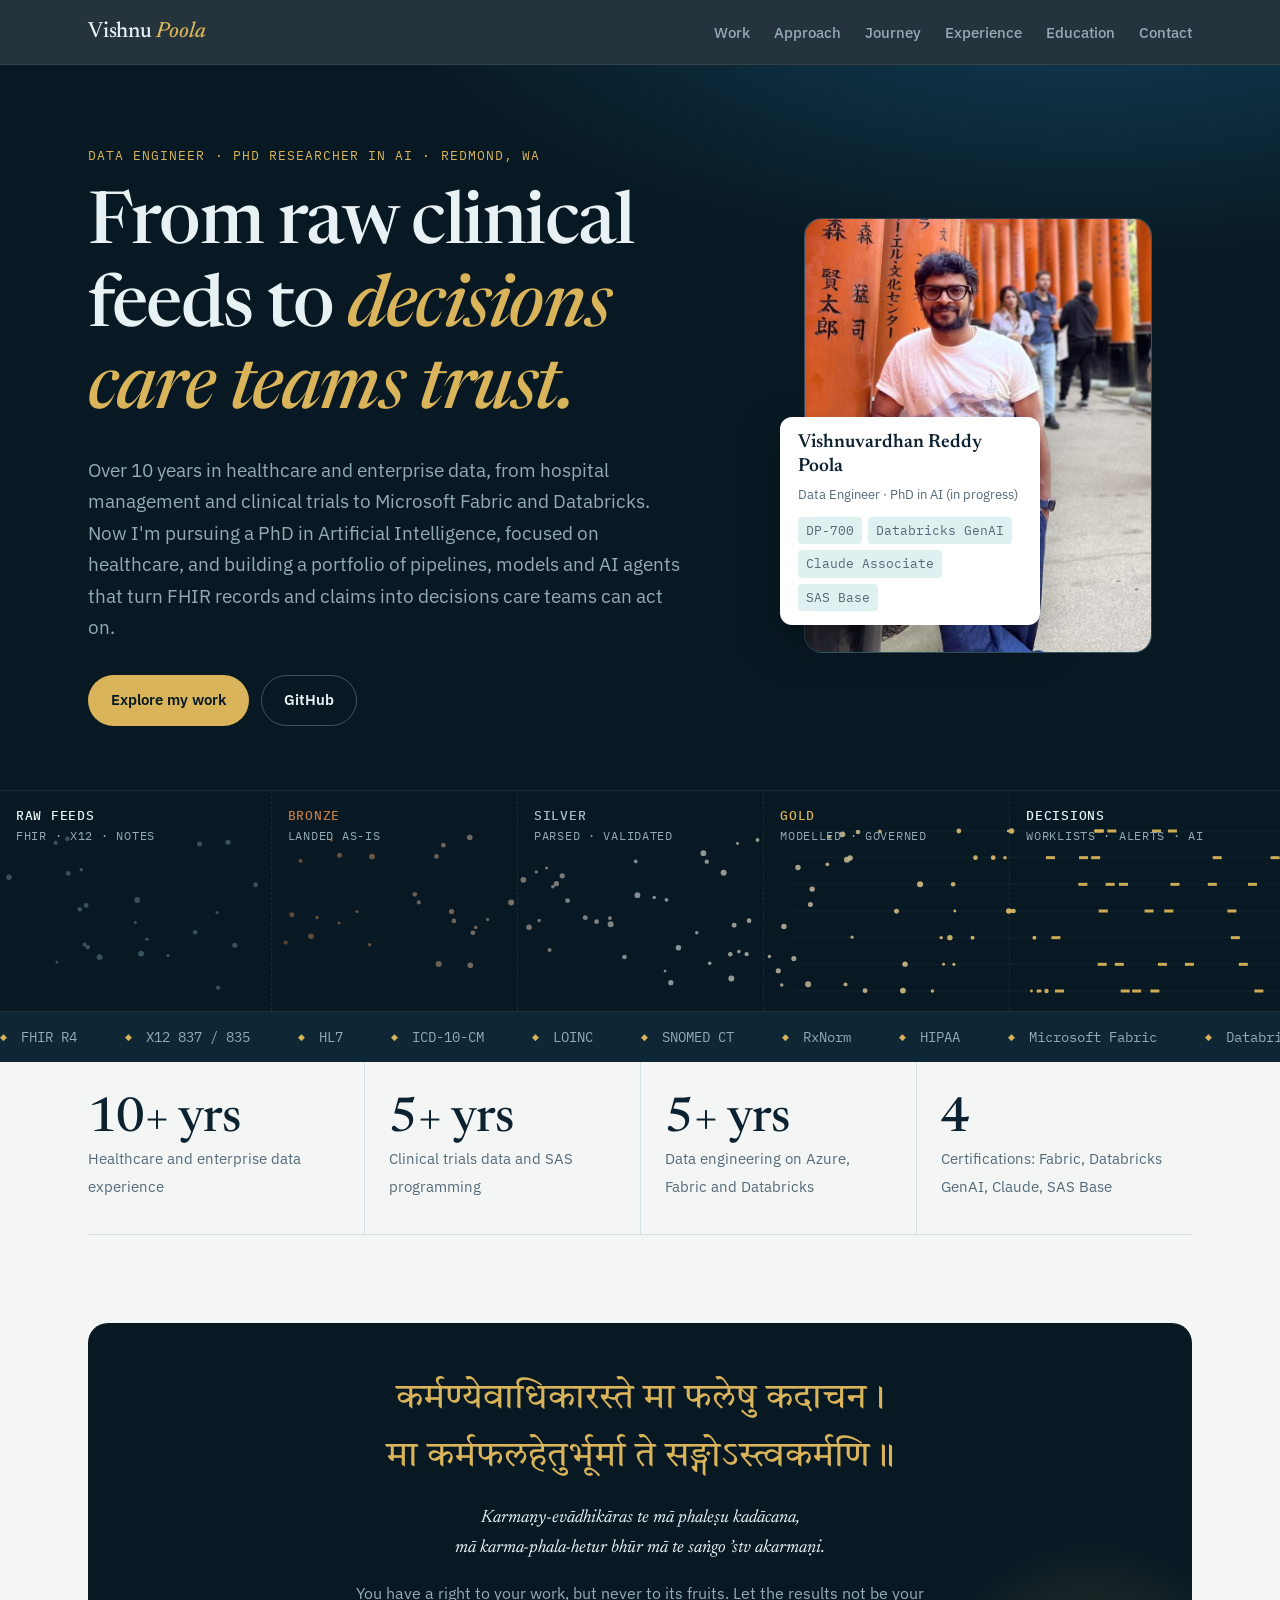
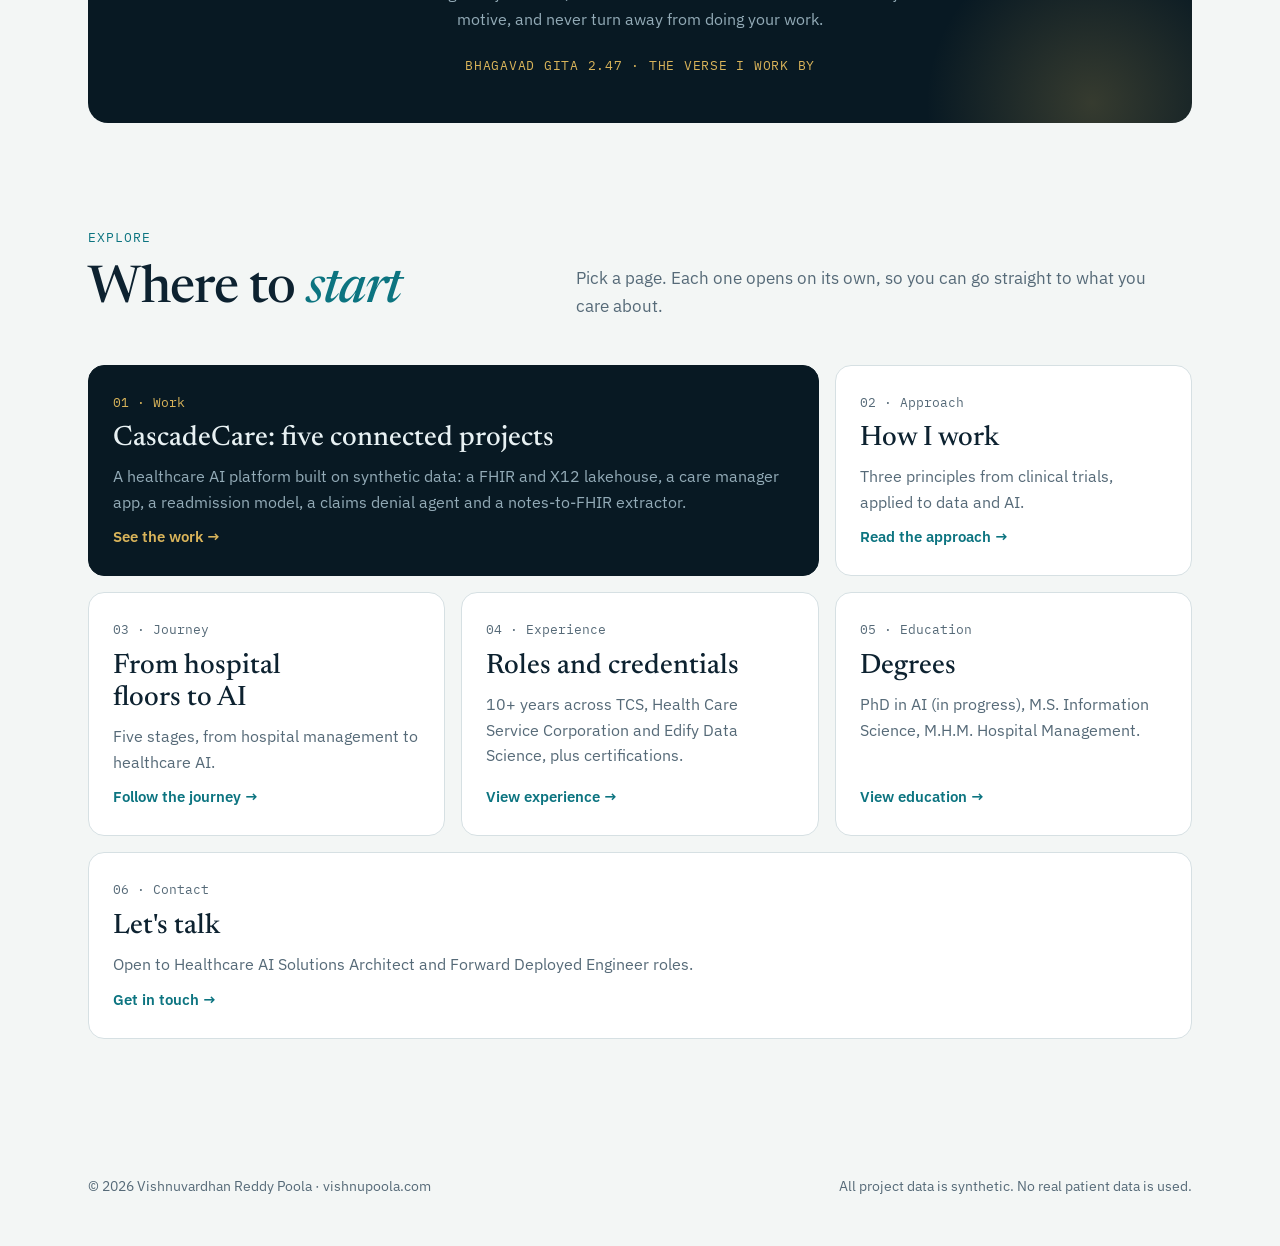
==== commit 82137886: "Add files via upload" ====
--- a/index.html
+++ b/index.html
@@ -20,6 +20,7 @@
       <li><a href="approach.html">Approach</a></li>
       <li><a href="journey.html">Journey</a></li>
       <li><a href="experience.html">Experience</a></li>
+      <li><a href="education.html">Education</a></li>
       <li><a href="contact.html">Contact</a></li>
     </ul>
   </nav>
@@ -124,11 +125,17 @@
       <a href="experience.html">
         <span class="n">04 · Experience</span>
         <h3>Roles and credentials</h3>
-        <p>10+ years across TCS, Health Care Service Corporation and Edify Data Science, plus certifications and education.</p>
+        <p>10+ years across TCS, Health Care Service Corporation and Edify Data Science, plus certifications.</p>
         <span class="go">View experience →</span>
       </a>
-      <a href="contact.html">
-        <span class="n">05 · Contact</span>
+      <a href="education.html">
+        <span class="n">05 · Education</span>
+        <h3>Degrees</h3>
+        <p>PhD in AI (in progress), M.S. Information Science, M.H.M. Hospital Management.</p>
+        <span class="go">View education →</span>
+      </a>
+      <a class="wide" href="contact.html">
+        <span class="n">06 · Contact</span>
         <h3>Let's talk</h3>
         <p>Open to Healthcare AI Solutions Architect and Forward Deployed Engineer roles.</p>
         <span class="go">Get in touch →</span>
--- a/styles.css
+++ b/styles.css
@@ -0,0 +1,263 @@
+/* Layout idea: an editorial "case file" for a healthcare engineer. A dark hero whose canvas shows raw
+   records refined through Bronze, Silver and Gold into decisions; then light editorial sections:
+   work as a verb (capabilities), work as a noun (projects), principles, journey, experience, contact. */
+:root {
+  --ink: #0d2230;
+  --muted: #566a78;
+  --paper: #f3f6f5;
+  --surface: #ffffff;
+  --line: #d6e0e3;
+  --accent: #0c7480;
+  --accent-soft: #dff0f0;
+  --night: #081923;
+  --night-2: #0f2735;
+  --night-text: #e8f1f3;
+  --night-muted: #93abb7;
+  --bronze: #c07a43;
+  --silver: #aebbc4;
+  --gold: #d9b45a;
+  --font-display: "Newsreader", "Iowan Old Style", Georgia, serif;
+  --font-body: "IBM Plex Sans", system-ui, -apple-system, "Segoe UI", Roboto, sans-serif;
+  --font-mono: "IBM Plex Mono", ui-monospace, Consolas, monospace;
+  color-scheme: light;
+}
+@media (prefers-color-scheme: dark) {
+  :root:not([data-theme="light"]) {
+    --ink: #e5eef1; --muted: #9bb0bb; --paper: #0b1820; --surface: #11222c; --line: #223844;
+    --accent: #5cc3c9; --accent-soft: #123138; color-scheme: dark;
+  }
+}
+:root[data-theme="dark"] {
+  --ink: #e5eef1; --muted: #9bb0bb; --paper: #0b1820; --surface: #11222c; --line: #223844;
+  --accent: #5cc3c9; --accent-soft: #123138; color-scheme: dark;
+}
+
+* { box-sizing: border-box; }
+html { scroll-behavior: smooth; }
+body { margin: 0; background: var(--paper); color: var(--ink); font-family: var(--font-body); font-size: 17px; line-height: 1.65; }
+a { color: var(--accent); }
+:focus-visible { outline: 3px solid var(--gold); outline-offset: 3px; border-radius: 4px; }
+h1, h2, h3 { text-wrap: balance; margin: 0; line-height: 1.15; }
+.wrap { max-width: 1160px; margin: 0 auto; padding: 0 28px; }
+.mono { font-family: var(--font-mono); }
+.kicker { font-family: var(--font-mono); font-size: 13px; letter-spacing: 0.08em; text-transform: uppercase; color: var(--accent); }
+
+/* ---------- Header ---------- */
+header { position: sticky; top: 0; z-index: 20; background: color-mix(in srgb, var(--night) 88%, transparent); backdrop-filter: blur(10px); border-bottom: 1px solid rgba(255,255,255,0.07); }
+.nav { max-width: 1160px; margin: 0 auto; padding: 14px 28px; display: flex; justify-content: space-between; align-items: center; gap: 16px; }
+.brand { color: var(--night-text); text-decoration: none; font-family: var(--font-display); font-size: 22px; font-weight: 500; letter-spacing: -0.01em; }
+.brand em { color: var(--gold); font-style: italic; }
+.nav ul { list-style: none; margin: 0; padding: 0; display: flex; gap: 24px; flex-wrap: wrap; }
+.nav ul a { color: var(--night-muted); text-decoration: none; font-size: 14.5px; font-weight: 500; }
+.nav ul a:hover { color: var(--night-text); }
+
+/* ---------- Hero ---------- */
+.hero { background: radial-gradient(1200px 500px at 85% -10%, #12405a 0%, transparent 60%), var(--night); color: var(--night-text); padding: 80px 0 0; overflow: hidden; }
+.hero-grid { display: grid; grid-template-columns: 1.45fr 1fr; gap: 56px; align-items: center; }
+.hero .kicker { color: var(--gold); }
+.hero h1 { font-family: var(--font-display); font-weight: 500; font-size: clamp(40px, 6vw, 72px); letter-spacing: -0.02em; margin: 18px 0 22px; }
+.hero h1 em { font-style: italic; color: var(--gold); }
+.hero .lead { color: var(--night-muted); font-size: 19px; max-width: 54ch; margin: 0 0 32px; }
+.actions { display: flex; flex-wrap: wrap; gap: 12px; }
+.btn { display: inline-flex; align-items: center; gap: 8px; padding: 12px 22px; border-radius: 999px; font-weight: 600; font-size: 15px; text-decoration: none; border: 1px solid transparent; transition: transform .15s ease, background .15s ease; }
+.btn:hover { transform: translateY(-1px); }
+.btn.gold { background: var(--gold); color: var(--night); }
+.btn.ghost { border-color: rgba(255,255,255,0.25); color: var(--night-text); }
+.btn.ink { background: var(--ink); color: var(--paper); }
+.btn.line { border-color: var(--line); color: var(--ink); }
+
+.portrait { position: relative; }
+.portrait .frame { aspect-ratio: 4 / 5; border-radius: 18px; overflow: hidden; position: relative; background: linear-gradient(160deg, #18435a, #0b2433); border: 1px solid rgba(255,255,255,0.12); }
+.portrait .frame img { position: absolute; inset: 0; width: 100%; height: 100%; object-fit: cover; }
+.portrait .initials { position: absolute; inset: 0; display: grid; place-items: center; font-family: var(--font-display); font-size: 120px; color: rgba(217,180,90,0.85); font-style: italic; }
+.portrait figcaption { position: absolute; left: -24px; bottom: 28px; background: var(--surface); color: var(--ink); border-radius: 12px; padding: 14px 18px; box-shadow: 0 18px 40px rgba(0,0,0,0.35); max-width: 260px; }
+.portrait figcaption strong { display: block; font-family: var(--font-display); font-size: 19px; font-weight: 600; line-height: 1.25; }
+.portrait figcaption span { font-size: 13px; color: var(--muted); }
+.badges { display: flex; flex-wrap: wrap; gap: 6px; margin-top: 10px; }
+.badge { font-family: var(--font-mono); font-size: 11.5px; padding: 3px 8px; border-radius: 4px; background: var(--accent-soft); color: var(--accent); }
+
+/* Data-flow band */
+.flow { margin-top: 64px; position: relative; border-top: 1px solid rgba(255,255,255,0.08); }
+.flow canvas { display: block; width: 100%; height: 220px; }
+.flow-labels { position: absolute; inset: 0; display: grid; grid-template-columns: 1.1fr 1fr 1fr 1fr 1.1fr; pointer-events: none; }
+.flow-labels div { border-left: 1px dashed rgba(255,255,255,0.08); padding: 14px 16px; font-family: var(--font-mono); font-size: 12px; letter-spacing: 0.06em; text-transform: uppercase; color: var(--night-muted); }
+.flow-labels div:first-child { border-left: 0; }
+.flow-labels b { display: block; font-weight: 500; color: var(--night-text); font-size: 13px; }
+.flow-labels .bz b { color: var(--bronze); } .flow-labels .sv b { color: var(--silver); } .flow-labels .gd b { color: var(--gold); }
+
+/* Ticker */
+.ticker { background: var(--night-2); color: var(--night-muted); border-top: 1px solid rgba(255,255,255,0.06); overflow: hidden; white-space: nowrap; }
+.ticker .track { display: inline-flex; gap: 48px; padding: 14px 0; animation: scroll 42s linear infinite; font-family: var(--font-mono); font-size: 13.5px; }
+.ticker span::before { content: "◆"; color: var(--gold); margin-right: 14px; font-size: 9px; vertical-align: 2px; }
+@keyframes scroll { from { transform: translateX(0); } to { transform: translateX(-50%); } }
+
+/* ---------- Stats ---------- */
+.stats { display: grid; grid-template-columns: repeat(4, 1fr); border-bottom: 1px solid var(--line); }
+.stat { padding: 34px 24px; border-left: 1px solid var(--line); }
+.stat:first-child { border-left: 0; padding-left: 0; }
+.stat strong { display: block; font-family: var(--font-display); font-size: 48px; font-weight: 500; line-height: 1; letter-spacing: -0.02em; }
+.stat span { color: var(--muted); font-size: 14.5px; }
+
+/* ---------- Sections ---------- */
+section.block { padding-top: 104px; padding-bottom: 0; }
+.head { display: grid; grid-template-columns: 1fr 1.4fr; gap: 48px; align-items: end; margin-bottom: 44px; }
+.head h2 { font-family: var(--font-display); font-weight: 500; font-size: clamp(34px, 4.4vw, 52px); letter-spacing: -0.02em; margin-top: 12px; }
+.head h2 em { font-style: italic; color: var(--accent); }
+.head p { color: var(--muted); margin: 0; max-width: 60ch; }
+
+/* Work (verb) */
+.verbs { display: grid; grid-template-columns: repeat(4, 1fr); gap: 1px; background: var(--line); border: 1px solid var(--line); border-radius: 16px; overflow: hidden; }
+.verb { background: var(--surface); padding: 28px 24px 26px; display: flex; flex-direction: column; gap: 12px; }
+.verb .n { font-family: var(--font-mono); font-size: 12.5px; color: var(--muted); }
+.verb h3 { font-family: var(--font-display); font-size: 26px; font-weight: 500; }
+.verb p { margin: 0; color: var(--muted); font-size: 15.5px; }
+.verb .tools { margin-top: auto; font-family: var(--font-mono); font-size: 12.5px; color: var(--accent); }
+
+/* Work (noun) */
+.cascade { background: var(--night); color: var(--night-text); border-radius: 20px; padding: 36px 36px 32px; margin-bottom: 20px; display: grid; grid-template-columns: 1fr 1.25fr; gap: 40px; align-items: center; }
+.cascade h3 { font-family: var(--font-display); font-weight: 500; font-size: 30px; margin-bottom: 10px; }
+.cascade p { color: var(--night-muted); margin: 0 0 12px; }
+.cascade svg { width: 100%; height: auto; display: block; }
+.cascade svg text { font-family: var(--font-body); }
+
+.project { display: grid; grid-template-columns: 88px 1fr 220px; gap: 28px; padding: 34px 0; border-top: 1px solid var(--line); align-items: start; }
+.project:last-of-type { border-bottom: 1px solid var(--line); }
+.project .idx { font-family: var(--font-display); font-size: 56px; line-height: 0.9; color: var(--accent); font-style: italic; }
+.project h3 { font-family: var(--font-display); font-weight: 500; font-size: 30px; letter-spacing: -0.01em; }
+.project .tagline { font-family: var(--font-display); font-style: italic; color: var(--muted); font-size: 20px; margin: 6px 0 12px; }
+.project p { margin: 0 0 14px; max-width: 64ch; }
+.tags { display: flex; flex-wrap: wrap; gap: 6px; }
+.tag { font-family: var(--font-mono); font-size: 12.5px; padding: 3px 9px; border-radius: 4px; background: var(--accent-soft); color: var(--accent); }
+.side { display: flex; flex-direction: column; gap: 10px; font-size: 14px; color: var(--muted); }
+.side dl { margin: 0; display: grid; grid-template-columns: auto 1fr; gap: 4px 12px; }
+.side dt { font-family: var(--font-mono); font-size: 12px; text-transform: uppercase; letter-spacing: 0.05em; color: var(--muted); }
+.side dd { margin: 0; color: var(--ink); }
+.pill { align-self: start; font-size: 12.5px; font-weight: 600; padding: 4px 12px; border-radius: 999px; border: 1px solid var(--line); color: var(--muted); }
+.pill.live { background: var(--gold); border-color: var(--gold); color: var(--night); }
+
+/* Principles */
+.principles { display: grid; grid-template-columns: repeat(3, 1fr); gap: 28px; }
+.principle { border-top: 3px solid var(--accent); padding-top: 20px; }
+.principle blockquote { margin: 0 0 14px; font-family: var(--font-display); font-size: 26px; line-height: 1.3; font-weight: 500; }
+.principle p { margin: 0; color: var(--muted); font-size: 15.5px; }
+
+/* Journey */
+.journey { list-style: none; margin: 0; padding: 0; display: grid; grid-template-columns: repeat(5, 1fr); position: relative; }
+.journey::before { content: ""; position: absolute; left: 0; right: 0; top: 11px; height: 2px; background: linear-gradient(90deg, var(--bronze), var(--silver) 50%, var(--gold)); }
+.journey li { position: relative; padding: 36px 18px 0 0; }
+.journey li::before { content: ""; position: absolute; top: 3px; left: 0; width: 18px; height: 18px; border-radius: 50%; background: var(--paper); border: 3px solid var(--accent); }
+.journey li:last-child::before { background: var(--gold); border-color: var(--gold); }
+.journey .stage { font-family: var(--font-mono); font-size: 12px; text-transform: uppercase; letter-spacing: 0.06em; color: var(--muted); }
+.journey h3 { font-family: var(--font-display); font-size: 22px; font-weight: 500; margin: 6px 0 8px; }
+.journey p { margin: 0; font-size: 15px; color: var(--muted); }
+
+/* Experience */
+.cv { display: grid; grid-template-columns: 1.5fr 1fr; gap: 56px; }
+.roles { list-style: none; margin: 0; padding: 0; }
+.roles li { padding: 22px 0; border-top: 1px solid var(--line); display: grid; grid-template-columns: 140px 1fr; gap: 20px; }
+.roles li:last-child { border-bottom: 1px solid var(--line); }
+.roles .when { font-family: var(--font-mono); font-size: 13px; color: var(--muted); padding-top: 4px; }
+.roles h3 { font-size: 18px; font-weight: 600; font-family: var(--font-body); }
+.roles .org { color: var(--accent); font-weight: 500; font-size: 15px; }
+.roles p { margin: 6px 0 0; color: var(--muted); font-size: 15.5px; }
+.creds { display: flex; flex-direction: column; gap: 14px; }
+.card { background: var(--surface); border: 1px solid var(--line); border-radius: 14px; padding: 22px 24px; }
+.card h3 { font-family: var(--font-mono); font-size: 12.5px; text-transform: uppercase; letter-spacing: 0.07em; color: var(--muted); font-weight: 500; margin-bottom: 12px; }
+.card ul { list-style: none; margin: 0; padding: 0; display: grid; gap: 10px; }
+.card li strong { display: block; font-weight: 600; }
+.card li span { color: var(--muted); font-size: 14.5px; }
+
+/* Contact */
+.contact { margin: 110px 0 0; background: var(--night); color: var(--night-text); border-radius: 24px; padding: 64px 56px; position: relative; overflow: hidden; }
+.contact::after { content: ""; position: absolute; right: -120px; top: -120px; width: 420px; height: 420px; border-radius: 50%; background: radial-gradient(circle, rgba(217,180,90,0.25), transparent 65%); }
+.contact h2 { font-family: var(--font-display); font-weight: 500; font-size: clamp(34px, 5vw, 60px); letter-spacing: -0.02em; max-width: 16ch; position: relative; z-index: 1; }
+.contact h2 em { font-style: italic; color: var(--gold); }
+.contact p { color: var(--night-muted); max-width: 54ch; margin: 18px 0 28px; position: relative; z-index: 1; }
+.contact .actions { position: relative; z-index: 1; }
+
+footer { padding: 40px 0 48px; color: var(--muted); font-size: 14px; }
+footer .wrap { display: flex; justify-content: space-between; gap: 16px; flex-wrap: wrap; }
+
+/* ---------- Responsive ---------- */
+@media (max-width: 960px) {
+  .hero-grid, .head, .cascade, .cv { grid-template-columns: 1fr; }
+  .hero-grid { gap: 40px; }
+  .portrait { max-width: 380px; }
+  .portrait figcaption { left: 16px; }
+  .verbs { grid-template-columns: repeat(2, 1fr); }
+  .principles { grid-template-columns: 1fr; }
+  .project { grid-template-columns: 64px 1fr; }
+  .project .side { grid-column: 2; }
+  .journey { grid-template-columns: 1fr; }
+  .journey::before { left: 8px; right: auto; top: 0; bottom: 0; width: 2px; height: auto; background: linear-gradient(180deg, var(--bronze), var(--silver) 50%, var(--gold)); }
+  .journey li { padding: 0 0 28px 40px; }
+  .journey li::before { top: 4px; left: 0; }
+  .flow-labels div:nth-child(2), .flow-labels div:nth-child(4) { visibility: hidden; }
+}
+@media (max-width: 620px) {
+  .wrap, .nav { padding-left: 18px; padding-right: 18px; }
+  .nav ul { gap: 14px; }
+  .nav ul li:nth-child(3), .nav ul li:nth-child(4) { display: none; }
+  .stats { grid-template-columns: repeat(2, 1fr); }
+  .stat { padding: 24px 16px; }
+  .stat:nth-child(3) { border-left: 0; padding-left: 0; }
+  .stat strong { font-size: 38px; }
+  .verbs { grid-template-columns: 1fr; }
+  .project { grid-template-columns: 1fr; gap: 12px; }
+  .project .side { grid-column: auto; }
+  .project .idx { font-size: 44px; }
+  .roles li { grid-template-columns: 1fr; gap: 4px; }
+  .contact { padding: 44px 26px; }
+  .cascade { padding: 26px 22px; }
+  .flow canvas { height: 170px; }
+}
+@media (prefers-reduced-motion: reduce) {
+  html { scroll-behavior: auto; }
+  .ticker .track { animation: none; }
+  .btn { transition: none; }
+}
+
+/* ---------- Multi-page additions ---------- */
+.nav ul a[aria-current="page"] { color: var(--night-text); box-shadow: inset 0 -2px 0 var(--gold); padding-bottom: 4px; }
+main.page section.block:first-child { padding-top: 72px; }
+.explore { display: grid; grid-template-columns: repeat(3, 1fr); gap: 16px; }
+.explore a { display: flex; flex-direction: column; gap: 10px; background: var(--surface); border: 1px solid var(--line); border-radius: 16px; padding: 26px 24px; text-decoration: none; color: var(--ink); transition: transform .15s ease, border-color .15s ease; }
+.explore a:hover { transform: translateY(-2px); border-color: var(--accent); }
+.explore .n { font-family: var(--font-mono); font-size: 12.5px; color: var(--muted); }
+.explore h3 { font-family: var(--font-display); font-size: 28px; font-weight: 500; }
+.explore p { margin: 0; color: var(--muted); font-size: 15.5px; }
+.explore .go { margin-top: auto; color: var(--accent); font-weight: 600; font-size: 14.5px; }
+.explore a.feature { grid-column: span 2; background: var(--night); color: var(--night-text); border-color: var(--night); }
+.explore a.feature p { color: var(--night-muted); }
+.explore a.feature .n, .explore a.feature .go { color: var(--gold); }
+.next { margin-top: 72px; display: flex; justify-content: space-between; align-items: center; gap: 16px; flex-wrap: wrap; border-top: 1px solid var(--line); padding-top: 28px; }
+.next span { color: var(--muted); font-size: 14.5px; }
+.next a { font-family: var(--font-display); font-size: 26px; text-decoration: none; }
+@media (max-width: 960px) { .explore { grid-template-columns: 1fr 1fr; } .explore a.feature { grid-column: span 2; } }
+@media (max-width: 620px) { .explore { grid-template-columns: 1fr; } .explore a.feature { grid-column: auto; } .nav ul li { display: list-item !important; } .nav ul { gap: 12px; font-size: 13px; } }
+@media (prefers-reduced-motion: reduce) { .explore a { transition: none; } }
+
+/* ---------- Shloka ---------- */
+.shloka-band { padding-top: 88px; }
+.shloka { margin: 0; background: var(--night); color: var(--night-text); border-radius: 20px; padding: 48px 56px; position: relative; overflow: hidden; text-align: center; }
+.shloka::before { content: ""; position: absolute; inset: auto -80px -160px auto; width: 360px; height: 360px; border-radius: 50%; background: radial-gradient(circle, rgba(217,180,90,0.22), transparent 65%); }
+.shloka blockquote { margin: 0; position: relative; }
+.shloka .deva { font-family: "Tiro Devanagari Sanskrit", var(--font-display); font-size: clamp(24px, 3.2vw, 36px); line-height: 1.6; color: var(--gold); margin: 0 0 18px; }
+.shloka .translit { font-family: var(--font-display); font-size: 18px; color: var(--night-text); margin: 0 0 16px; }
+.shloka .meaning { color: var(--night-muted); max-width: 60ch; margin: 0 auto; font-size: 16px; }
+.shloka figcaption { margin-top: 22px; font-family: var(--font-mono); font-size: 12.5px; letter-spacing: 0.06em; text-transform: uppercase; color: var(--gold); position: relative; }
+.shloka-light { margin-bottom: 48px; }
+@media (max-width: 620px) { .shloka { padding: 34px 22px; } .shloka .translit { font-size: 16px; } }
+
+/* ---------- Education ---------- */
+.explore a.wide { grid-column: 1 / -1; }
+.degrees { list-style: none; margin: 0; padding: 0; display: grid; gap: 16px; }
+.degree { display: grid; grid-template-columns: 160px 1fr; gap: 28px; background: var(--surface); border: 1px solid var(--line); border-radius: 16px; padding: 30px 30px 28px; }
+.degree.current { border-color: var(--gold); box-shadow: inset 4px 0 0 var(--gold); }
+.degree .yr { font-family: var(--font-display); font-size: 24px; line-height: 1.2; }
+.degree .yr span { display: block; font-family: var(--font-mono); font-size: 12px; text-transform: uppercase; letter-spacing: 0.06em; color: var(--muted); margin-top: 6px; }
+.degree .level { font-family: var(--font-mono); font-size: 12.5px; text-transform: uppercase; letter-spacing: 0.06em; color: var(--accent); }
+.degree h3 { font-family: var(--font-display); font-size: 30px; font-weight: 500; margin: 6px 0 2px; }
+.degree .school { font-weight: 600; color: var(--ink); margin-bottom: 10px; }
+.degree p { margin: 0 0 14px; color: var(--muted); max-width: 66ch; }
+@media (max-width: 620px) { .degree { grid-template-columns: 1fr; gap: 8px; padding: 22px; } .degree .yr span { display: inline; margin-left: 8px; } .explore a.wide { grid-column: auto; } }
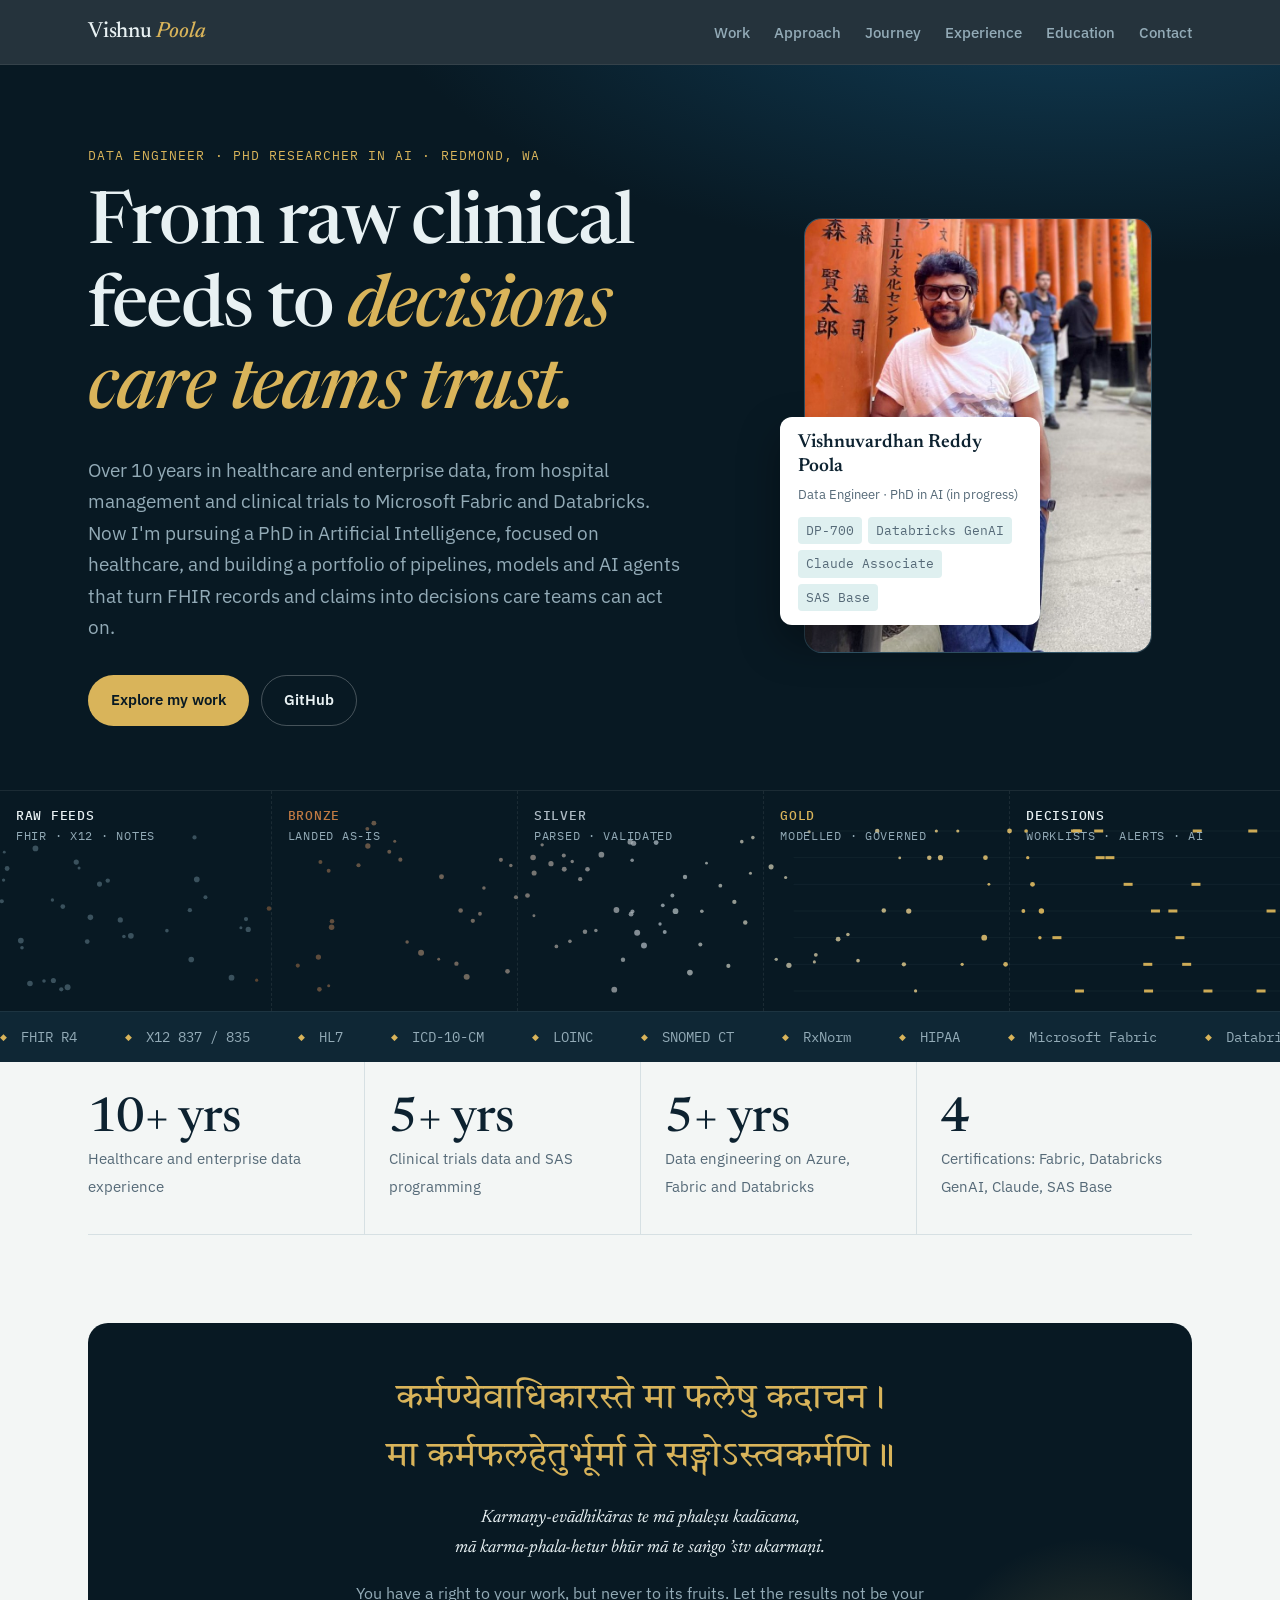
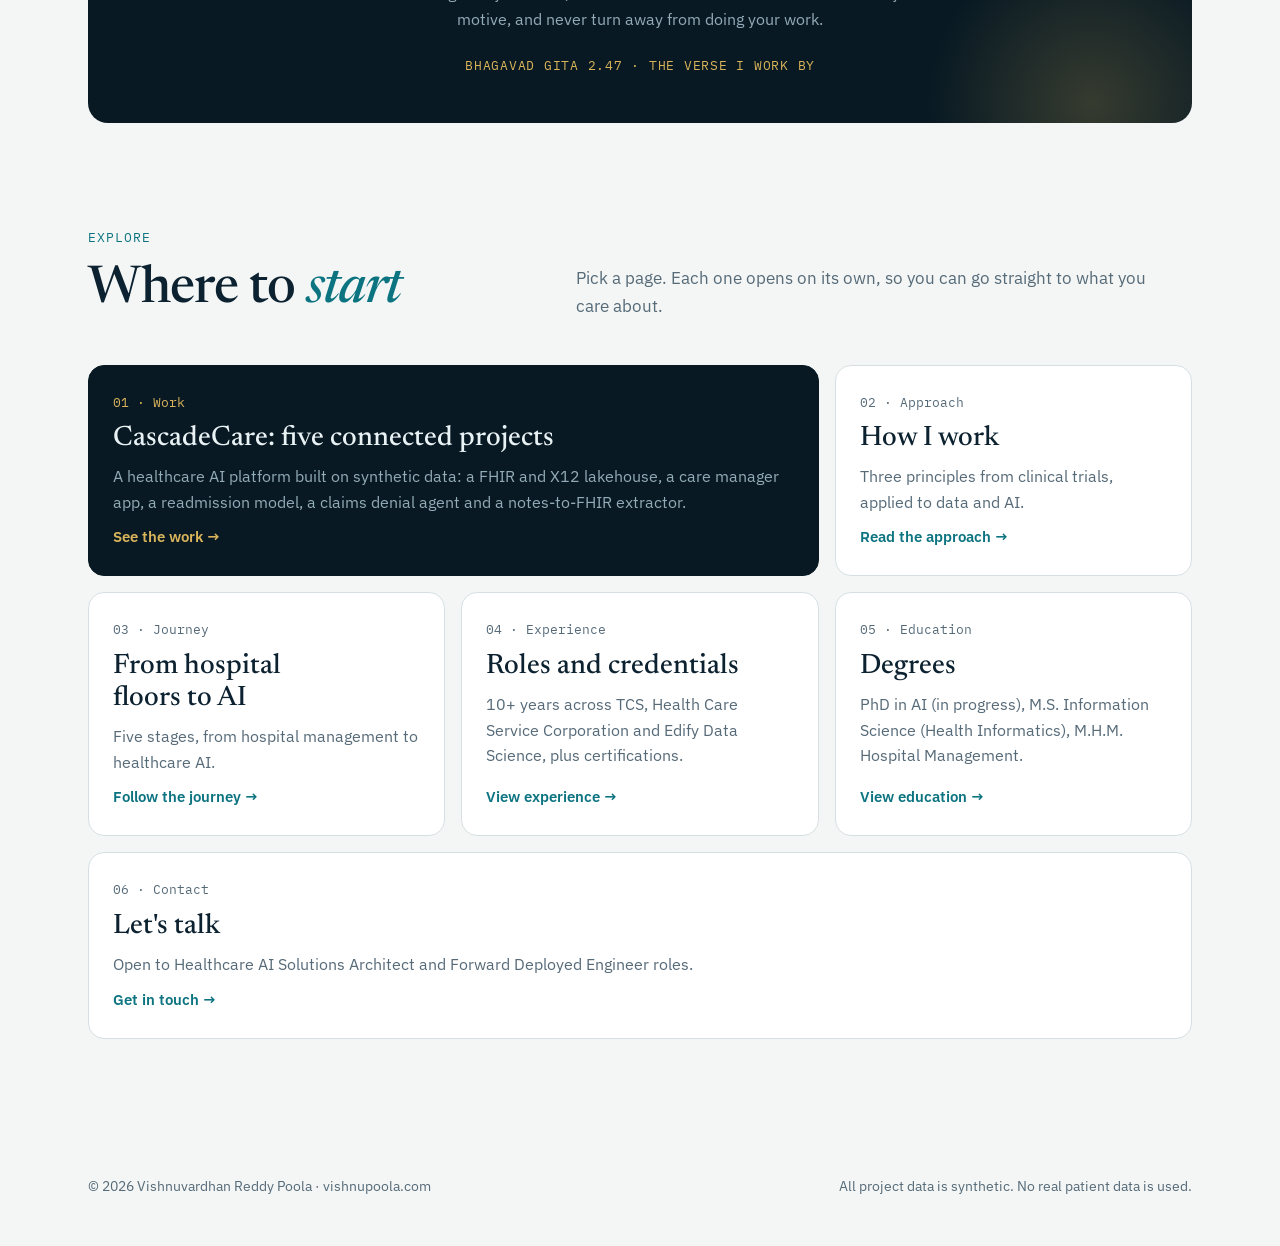
==== commit 5824a5a8: "Add files via upload" ====
--- a/index.html
+++ b/index.html
@@ -131,7 +131,7 @@
       <a href="education.html">
         <span class="n">05 · Education</span>
         <h3>Degrees</h3>
-        <p>PhD in AI (in progress), M.S. Information Science, M.H.M. Hospital Management.</p>
+        <p>PhD in AI (in progress), M.S. Information Science (Health Informatics), M.H.M. Hospital Management.</p>
         <span class="go">View education →</span>
       </a>
       <a class="wide" href="contact.html">
--- a/styles.css
+++ b/styles.css
@@ -261,3 +261,4 @@
 .degree .school { font-weight: 600; color: var(--ink); margin-bottom: 10px; }
 .degree p { margin: 0 0 14px; color: var(--muted); max-width: 66ch; }
 @media (max-width: 620px) { .degree { grid-template-columns: 1fr; gap: 8px; padding: 22px; } .degree .yr span { display: inline; margin-left: 8px; } .explore a.wide { grid-column: auto; } }
+.degree .major { font-family: var(--font-mono); font-size: 13px; color: var(--accent); margin: 2px 0 6px; }
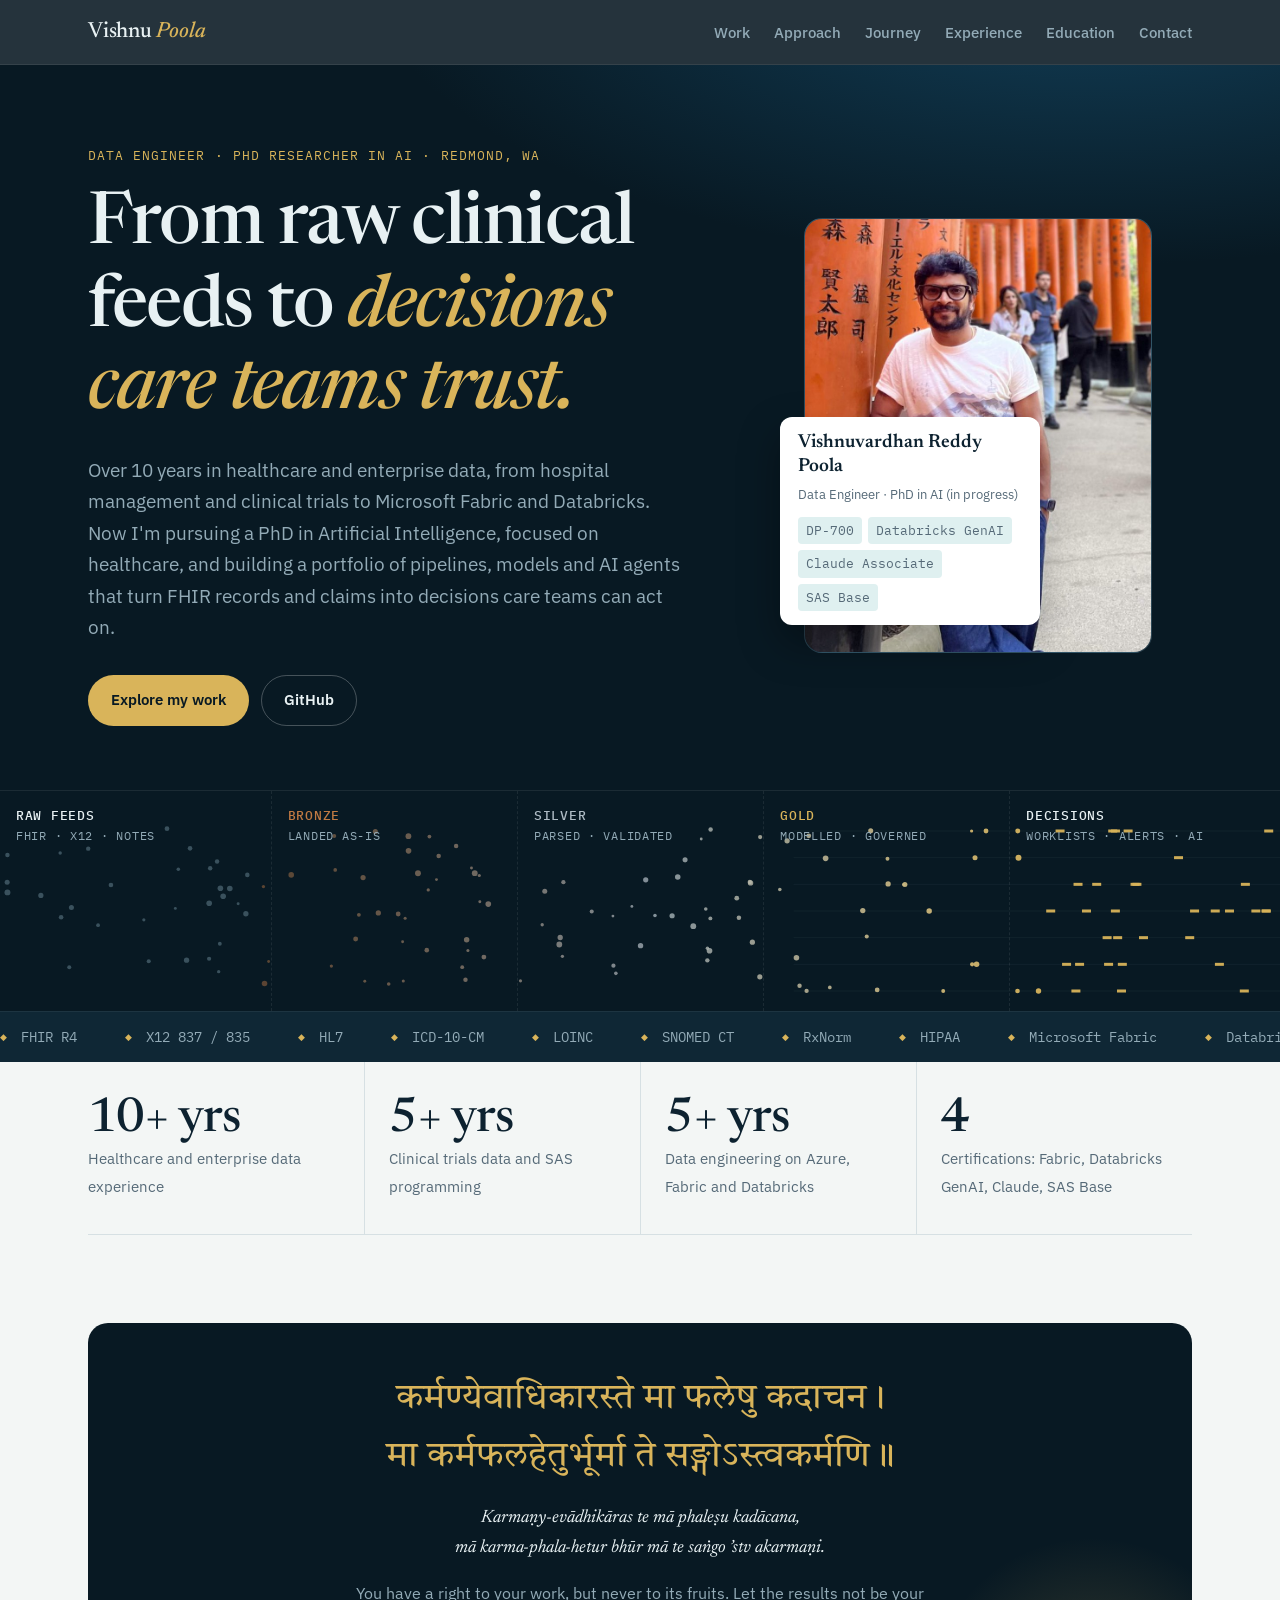
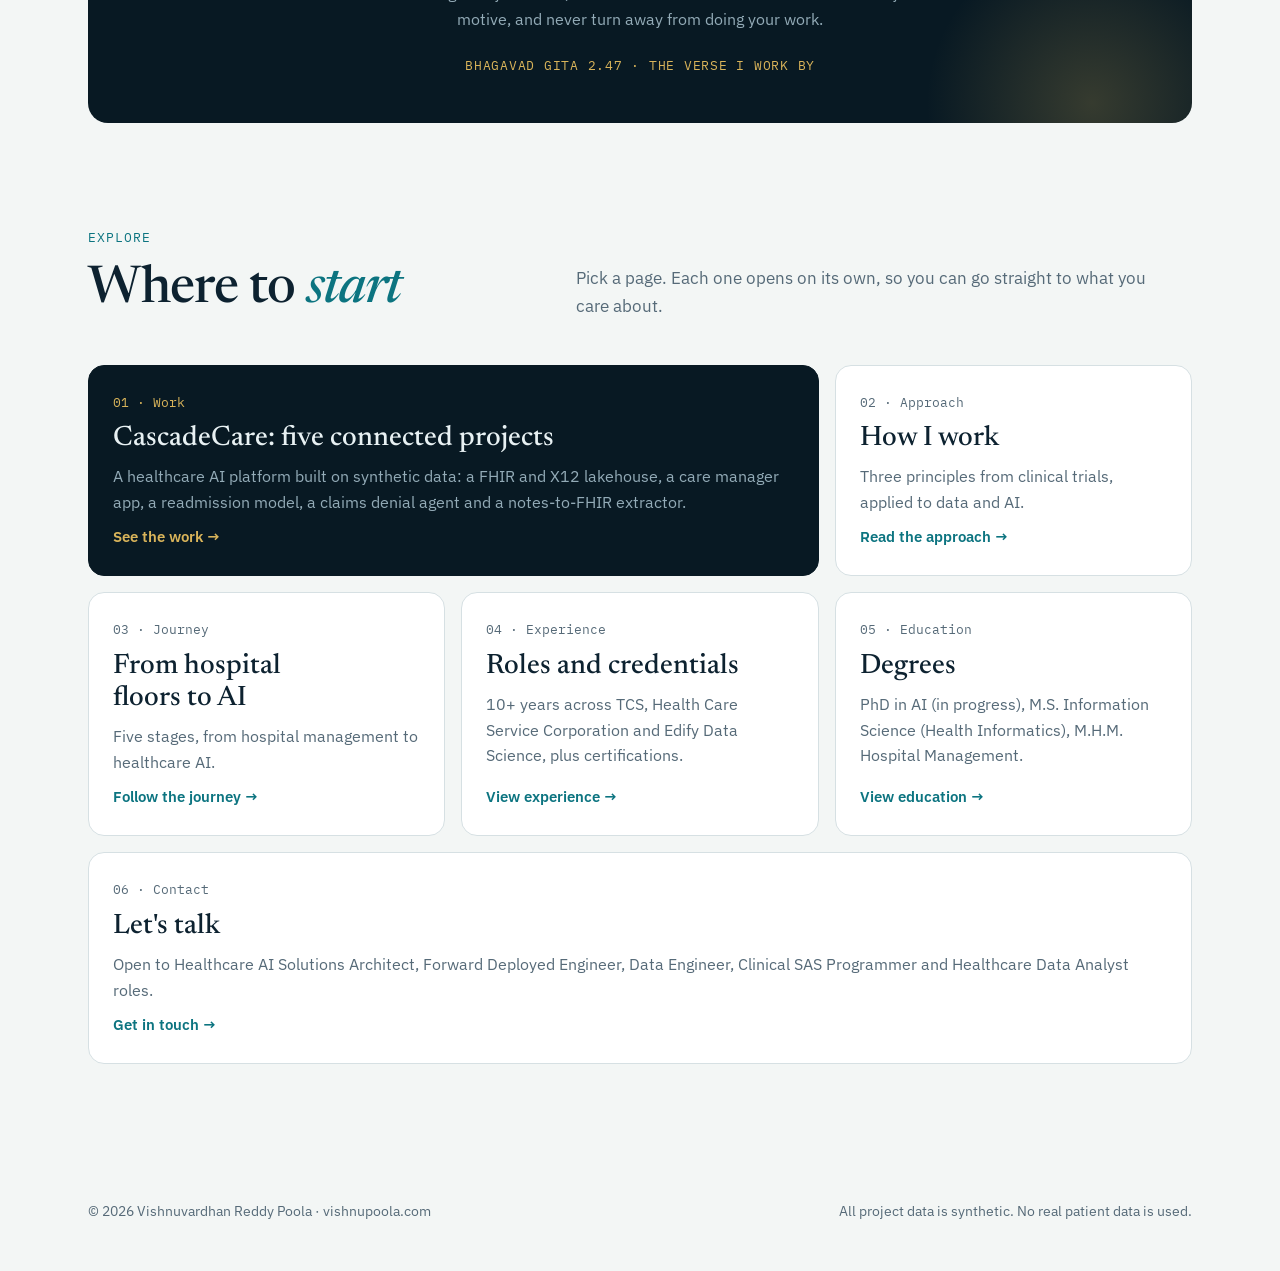
==== commit 804e57ed: "Add files via upload" ====
--- a/index.html
+++ b/index.html
@@ -137,7 +137,7 @@
       <a class="wide" href="contact.html">
         <span class="n">06 · Contact</span>
         <h3>Let's talk</h3>
-        <p>Open to Healthcare AI Solutions Architect and Forward Deployed Engineer roles.</p>
+        <p>Open to Healthcare AI Solutions Architect, Forward Deployed Engineer, Data Engineer, Clinical SAS Programmer and Healthcare Data Analyst roles.</p>
         <span class="go">Get in touch →</span>
       </a>
     </nav>
--- a/styles.css
+++ b/styles.css
@@ -262,3 +262,5 @@
 .degree p { margin: 0 0 14px; color: var(--muted); max-width: 66ch; }
 @media (max-width: 620px) { .degree { grid-template-columns: 1fr; gap: 8px; padding: 22px; } .degree .yr span { display: inline; margin-left: 8px; } .explore a.wide { grid-column: auto; } }
 .degree .major { font-family: var(--font-mono); font-size: 13px; color: var(--accent); margin: 2px 0 6px; }
+.roles-open { list-style: none; margin: -12px 0 28px; padding: 0; display: flex; flex-wrap: wrap; gap: 8px; position: relative; z-index: 1; }
+.roles-open li { border: 1px solid rgba(217,180,90,0.45); color: var(--night-text); border-radius: 999px; padding: 6px 14px; font-size: 14.5px; }
